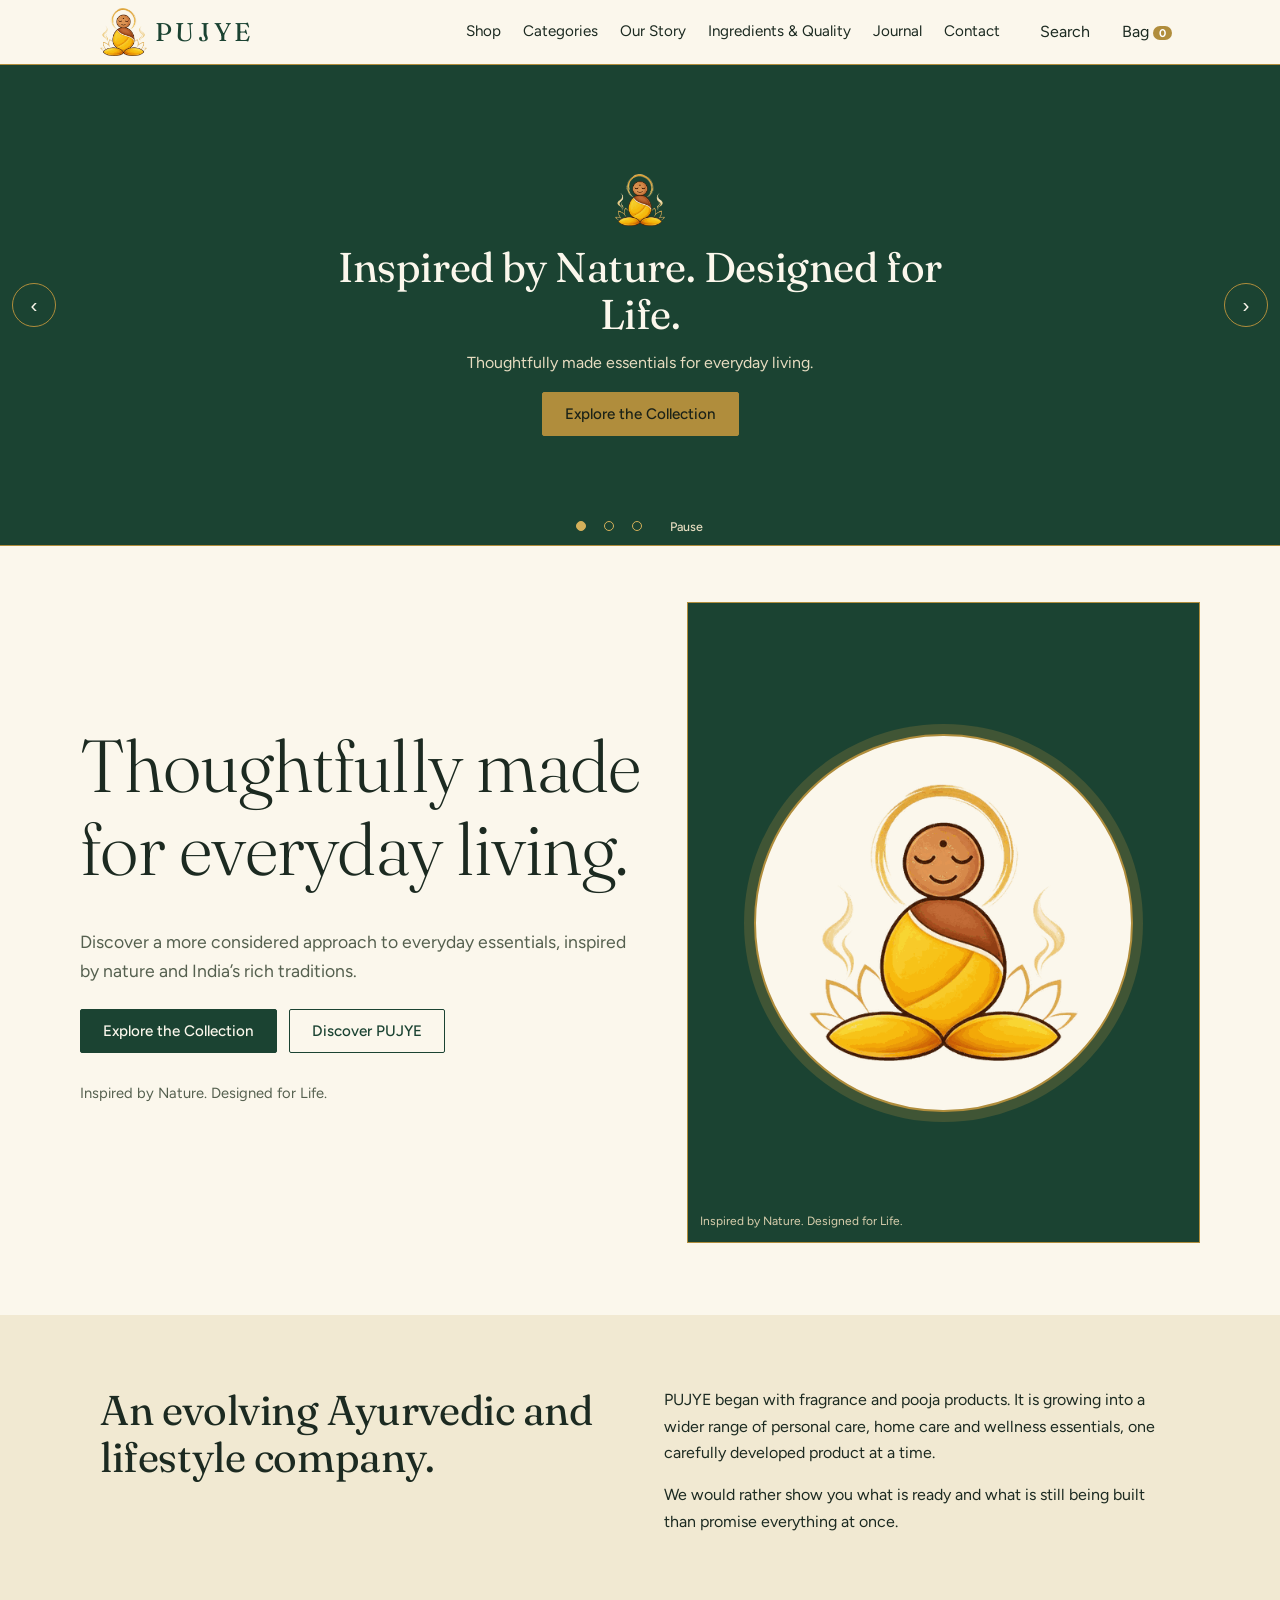
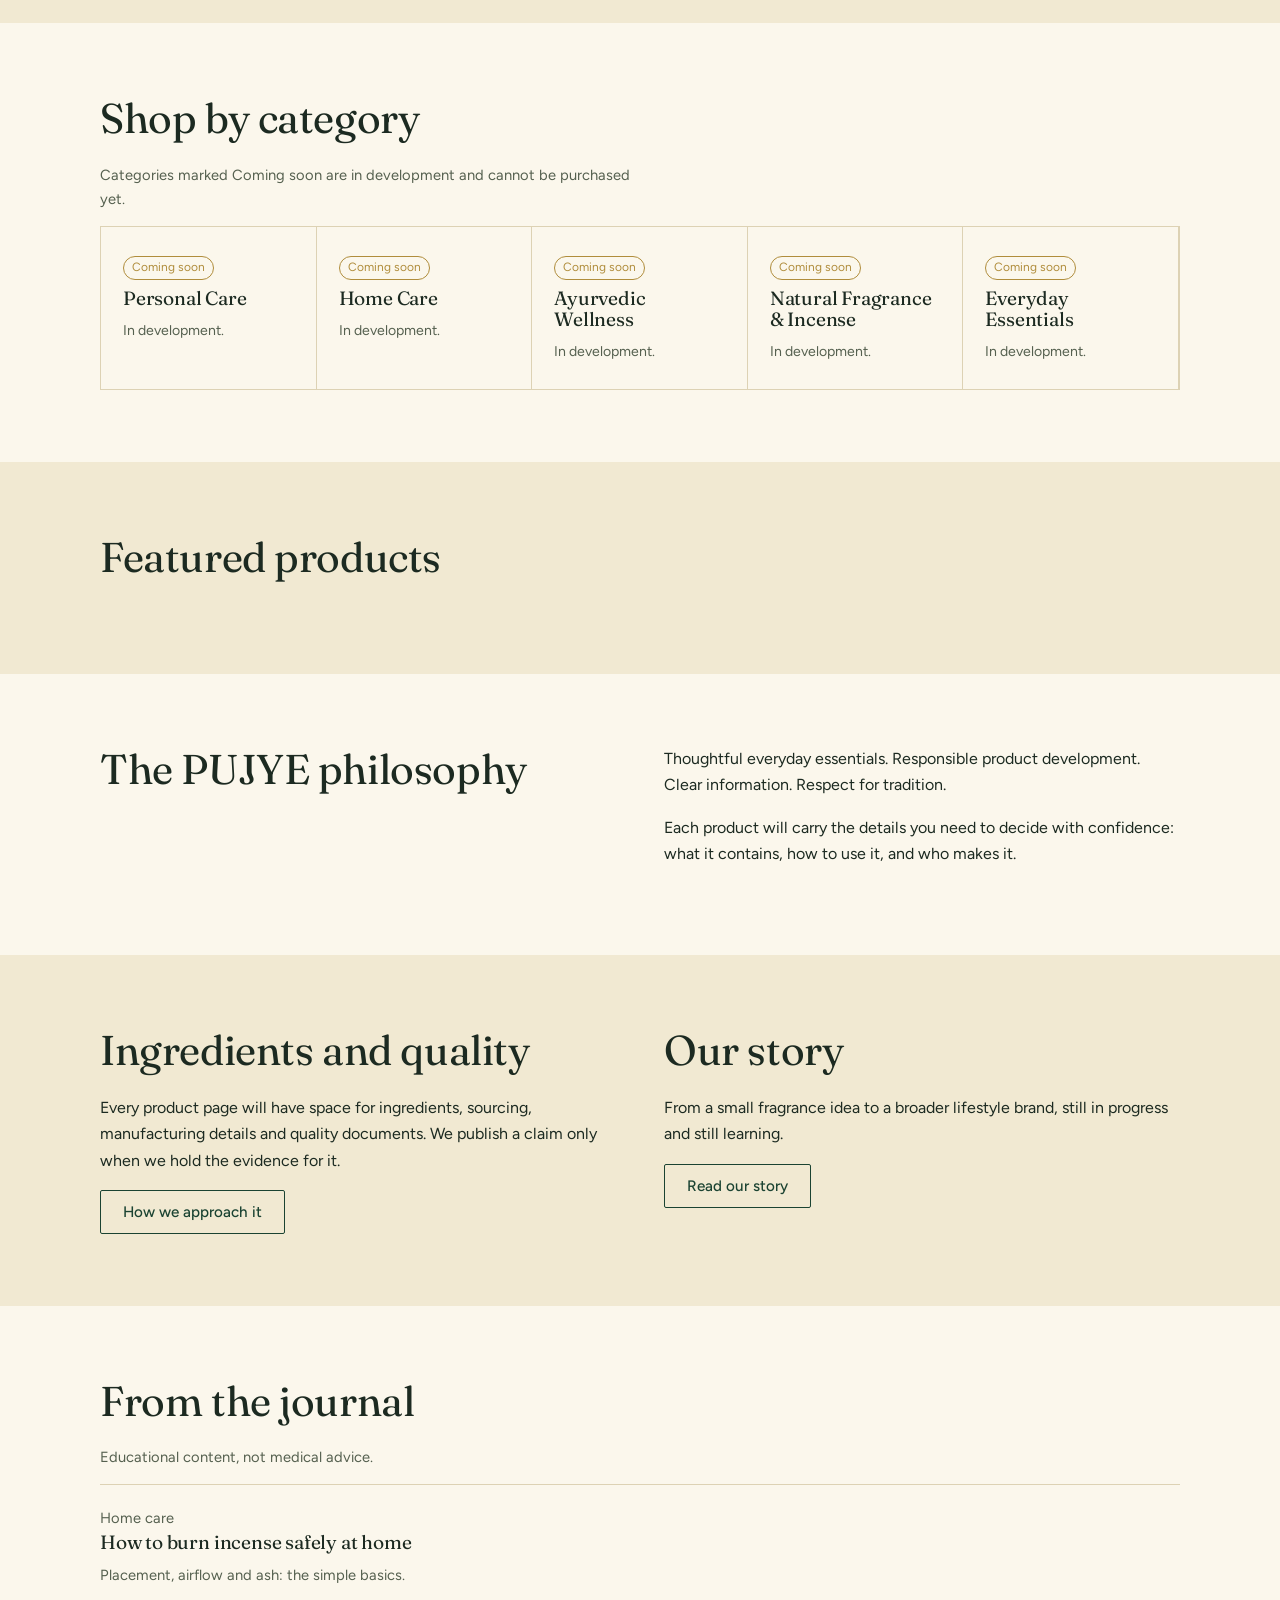
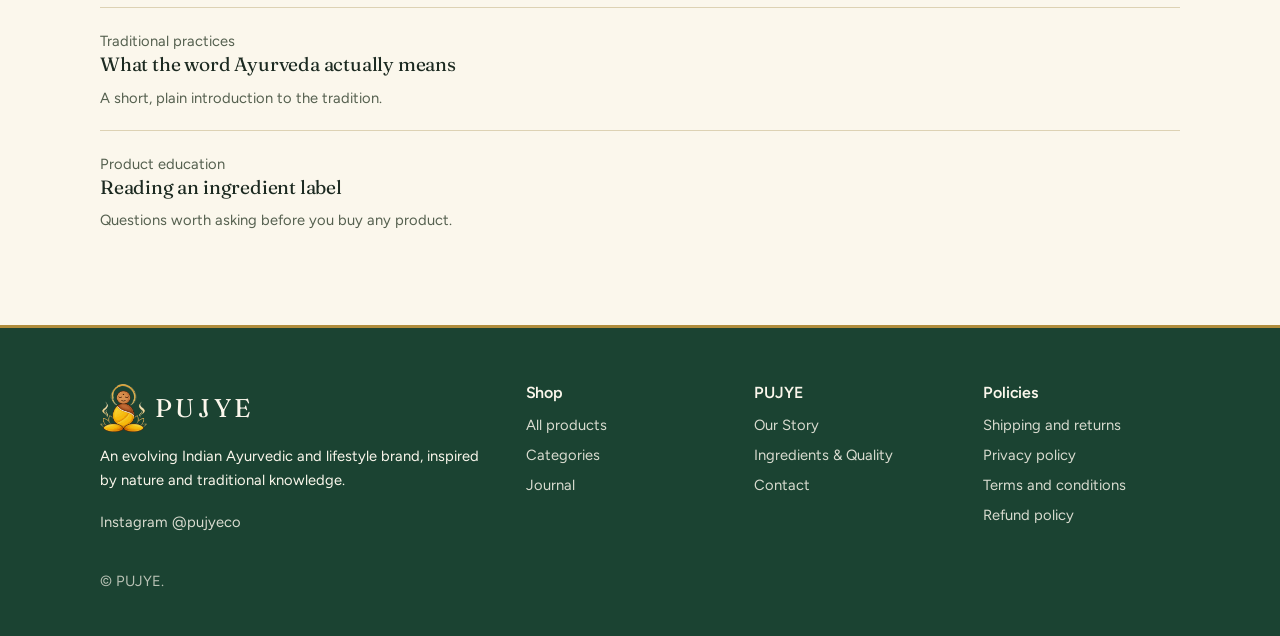
==== index.html @ e31c004e "Add story" ====
<!doctype html>
<html lang="en"><head><meta charset="utf-8">
<meta name="viewport" content="width=device-width, initial-scale=1, viewport-fit=cover">
<title>PUJYE | Ayurvedic &amp; Lifestyle</title>
<meta name="description" content="PUJYE is an evolving Indian Ayurvedic and lifestyle brand: thoughtfully made everyday essentials, inspired by nature and tradition.">
<meta property="og:title" content="PUJYE | Inspired by Nature. Designed for Life.">
<meta property="og:description" content="Thoughtfully made for everyday living.">
<meta property="og:type" content="website">
<link rel="icon" href="data:image/svg+xml,%3Csvg xmlns='http://www.w3.org/2000/svg' viewBox='0 0 10 10'%3E%3Ctext y='8.5' font-size='9'%3E🪔%3C/text%3E%3C/svg%3E">
<link href="https://fonts.googleapis.com/css2?family=Fraunces:opsz,wght@9..144,300;9..144,500&family=Figtree:wght@400;500;600&display=swap" rel="stylesheet">
<style>
:root{--bg:#fbf7ec;--s:#f1e9d2;--ink:#1c2a21;--mut:#55604f;--g:#1b4332;--au:#b08d3c;--ln:#ddd2b4;--on:#fbf7ec;--sf:"Fraunces",Georgia,serif;--sn:"Figtree",system-ui,sans-serif;box-sizing:border-box;padding-top:env(safe-area-inset-top,0px);padding-bottom:env(safe-area-inset-bottom,0px)}
@media(prefers-color-scheme:dark){:root:not([data-theme=light]){--bg:#111a14;--s:#1a261e;--ink:#ece6d4;--mut:#a7ad9e;--g:#cfdcc6;--au:#cfae62;--ln:#2c3a30;--on:#111a14}}
:root[data-theme=dark]{--bg:#111a14;--s:#1a261e;--ink:#ece6d4;--mut:#a7ad9e;--g:#cfdcc6;--au:#cfae62;--ln:#2c3a30;--on:#111a14}
html{scroll-padding-top:calc(env(safe-area-inset-top,0px) + 70px);scroll-behavior:smooth}
*,*::before,*::after{box-sizing:border-box}
body{margin:0;background:var(--bg);color:var(--ink);font:400 16px/1.65 var(--sn)}
body::before{content:"";position:fixed;inset:0 0 auto;height:env(safe-area-inset-top,0px);background:var(--bg);z-index:30}
h1,h2,h3{font-family:var(--sf);font-weight:400;line-height:1.12;margin:0 0 .5em;letter-spacing:-.01em}
h1{font-size:clamp(2.4rem,7vw,4.6rem);font-weight:300}h2{font-size:clamp(1.7rem,4vw,2.6rem)}h3{font-size:1.2rem}
p{margin:0 0 1em;max-width:62ch}a{color:inherit}
:focus-visible{outline:2px solid var(--au);outline-offset:3px}
.w{max-width:1120px;margin:0 auto;padding:0 20px}.sec{padding:72px 0}.alt{background:var(--s)}
.m{color:var(--mut);font-size:.92rem}
.ann{background:var(--g);color:#e3c578;text-align:center;font-size:.85rem;padding:8px 16px}
header{position:sticky;top:env(safe-area-inset-top,0px);z-index:20;background:var(--bg);border-bottom:1px solid var(--au)}
.hb{display:flex;align-items:center;gap:16px;height:64px}
.logo img{height:48px;width:auto;object-fit:contain}.logo{font-family:var(--sf);font-size:1.6rem;letter-spacing:.14em;text-decoration:none;color:var(--g);display:flex;align-items:center;gap:8px}
nav{display:flex;gap:22px;margin-left:auto}nav a{text-decoration:none;font-size:.95rem;padding:4px 0;border-bottom:1px solid transparent}nav a:hover,nav a.on{border-color:var(--au)}
.ic{background:none;border:0;color:inherit;cursor:pointer;font:inherit;padding:8px;min-width:40px;min-height:40px}
.bagb{position:relative}.bagb b{background:var(--au);color:#fff;border-radius:9px;font-size:.7rem;padding:0 6px;margin-left:4px}
#mb{display:none}
@media(max-width:820px){#mb{display:block}nav{display:none;position:absolute;top:64px;left:0;right:0;background:var(--bg);flex-direction:column;padding:12px 20px 20px;border-bottom:1px solid var(--ln);gap:6px}nav.open{display:flex}nav a{padding:10px 0}.hb .sp{margin-left:auto}}
.btn{display:inline-block;background:var(--g);color:var(--on);border:1px solid var(--g);padding:12px 22px;font:500 .95rem var(--sn);text-decoration:none;cursor:pointer;border-radius:2px;transition:background .2s}
.btn:hover{background:transparent;color:var(--g)}.btn.o{background:transparent;color:var(--g)}.btn.o:hover{background:var(--g);color:var(--on)}.btn[disabled]{opacity:.5;cursor:not-allowed}
.hero{display:grid;grid-template-columns:1.05fr .95fr;gap:40px;align-items:center;padding:56px 0 72px}
@media(max-width:820px){.hero{grid-template-columns:1fr;padding:32px 0 48px}}
.hero .vis{aspect-ratio:4/5;background:#1b4332;border:1px solid #b08d3c;position:relative;overflow:hidden}
.hero .vis{display:grid;place-items:center}.disc{width:74%;aspect-ratio:1;border-radius:50%;background:#fbf7ec;border:2px solid #b08d3c;box-shadow:0 0 0 10px rgba(176,141,60,.25);display:grid;place-items:center}.disc img{width:72%;height:auto}.hero .vis small{color:#d9cfae!important}.hero .vis small,.ph small{position:absolute;bottom:10px;left:12px;color:var(--mut);font-size:.75rem}
.smoke{stroke-dasharray:6 8;animation:dr 18s linear infinite}@keyframes dr{to{stroke-dashoffset:-140}}
@media(prefers-reduced-motion:reduce){.smoke{animation:none}html{scroll-behavior:auto}*{transition:none!important}}
.cta{display:flex;gap:12px;flex-wrap:wrap;margin-top:24px}
.cats{display:grid;grid-template-columns:repeat(auto-fit,minmax(190px,1fr));gap:0;border:1px solid var(--ln)}
.cat{padding:26px 22px;border-right:1px solid var(--ln);text-decoration:none;display:block;background:var(--bg)}.cat:hover{background:var(--s)}.cat p{font-size:.88rem;color:var(--mut);margin:0}
.badge{display:inline-block;font-size:.75rem;border:1px solid var(--au);color:var(--au);padding:1px 8px;border-radius:20px;margin-bottom:8px}
.grid{display:grid;grid-template-columns:repeat(auto-fill,minmax(250px,1fr));gap:28px}
.card .ph{margin-bottom:14px}.card h3{margin-bottom:.3em}.card h3 a{text-decoration:none}.card p{font-size:.92rem;margin-bottom:.6em}
.ph img{display:block}.ph{aspect-ratio:1;background:var(--s);border:1px solid var(--ln);position:relative;display:block}.alt .ph{background:var(--bg)}
.two{display:grid;grid-template-columns:1fr 1fr;gap:48px;align-items:start}@media(max-width:820px){.two{grid-template-columns:1fr;gap:24px}}
.fl{display:flex;gap:12px;flex-wrap:wrap;margin-bottom:28px}
input,select,textarea{font:inherit;color:inherit;background:var(--bg);border:1px solid var(--ln);padding:11px 12px;border-radius:2px;width:100%}
.fl input,.fl select{width:auto;flex:1 1 150px}
label{display:block;font-size:.9rem;margin-bottom:4px}.fld{margin-bottom:16px}.err{color:#b3402f;font-size:.85rem;min-height:1.2em}
@media(prefers-color-scheme:dark){.err{color:#f0907f}}
.ok{border-left:3px solid var(--au);padding:10px 14px;background:var(--s);margin-top:12px}
details{border-top:1px solid var(--ln);padding:12px 0}details:last-of-type{border-bottom:1px solid var(--ln)}summary{cursor:pointer;font-weight:500}
.art{display:block;text-decoration:none;border-top:1px solid var(--ln);padding:20px 0}.art:hover h3{text-decoration:underline}
.q{display:flex;align-items:center;gap:8px;margin:14px 0}.q button{width:38px;height:38px;border:1px solid var(--ln);background:none;color:inherit;cursor:pointer;font-size:1.1rem}.q span{min-width:28px;text-align:center}
#dr{position:fixed;top:0;right:0;bottom:0;width:min(400px,100%);background:var(--bg);border-left:1px solid var(--ln);z-index:50;transform:translateX(100%);transition:transform .25s;padding:calc(env(safe-area-inset-top,0px) + 16px) 20px calc(env(safe-area-inset-bottom,0px) + 16px);display:flex;flex-direction:column;visibility:hidden}
#dr.open{transform:none;visibility:visible}#dr .ls{flex:1;overflow:auto}
.li{display:flex;justify-content:space-between;gap:10px;border-bottom:1px solid var(--ln);padding:12px 0}
footer{background:#1b4332;color:#fbf7ec;border-top:3px solid #b08d3c;padding:56px 0 28px;font-size:.92rem}footer a{display:block;text-decoration:none;padding:3px 0;opacity:.85}footer a:hover{opacity:1;text-decoration:underline}
.fg{display:grid;grid-template-columns:2fr 1fr 1fr 1fr;gap:32px}@media(max-width:820px){.fg{grid-template-columns:1fr 1fr}}
footer h3{font-size:1rem;font-family:var(--sn);font-weight:600}

.rot{position:relative;overflow:hidden;background:#1b4332;border-bottom:1px solid var(--au)}
.rt{display:flex;transition:transform .6s ease}
.sl{min-width:100%;position:relative;aspect-ratio:16/6;display:grid;place-items:center;color:#fbf7ec;text-decoration:none;background:#1b4332}
.sl img.bi{position:absolute;inset:0;width:100%;height:100%;object-fit:cover}
.sl .tx{text-align:center;padding:24px 64px;max-width:780px}
.sl .tx img{height:52px;width:auto;margin-bottom:10px}
.sl .tx h2{color:#fbf7ec;font-size:clamp(1.5rem,4vw,2.6rem);margin-bottom:.3em}
.sl .tx p{color:#e6dcc0;margin:0 auto 16px}
.sl .btn{background:#b08d3c;border-color:#b08d3c;color:#1b2218}.sl .btn:hover{background:transparent;color:#fbf7ec;border-color:#d4b05a}
.rb{position:absolute;top:50%;transform:translateY(-50%);width:44px;height:44px;border-radius:50%;border:1px solid #b08d3c;background:rgba(27,67,50,.75);color:#fbf7ec;cursor:pointer;font-size:1.3rem;line-height:1}
.rb.pv{left:12px}.rb.nx{right:12px}.rb:hover{background:#b08d3c;color:#1b2218}
.dots{position:absolute;bottom:6px;left:0;right:0;display:flex;justify-content:center;align-items:center;gap:2px}
.dots button{width:26px;height:26px;border:0;background:none;padding:0;cursor:pointer;position:relative}
.dots button::before{content:"";position:absolute;inset:8px;border-radius:50%;border:1px solid #d4b05a}
.dots button[aria-current=true]::before{background:#d4b05a}
.dots .pp{width:auto;padding:0 10px;margin-left:8px;color:#e6dcc0;font:500 .78rem var(--sn)}.dots .pp::before{display:none}
@media(max-width:820px){.sl{aspect-ratio:4/3}.sl .tx{padding:20px 56px}.rb{width:38px;height:38px}.rb.pv{left:6px}.rb.nx{right:6px}}
.crumb{font-size:.85rem;color:var(--mut);margin:24px 0}.crumb a{color:inherit}
</style></head><body>
<div class="ann" id="ann"></div>
<header><div class="w hb">
<a class="logo" href="#home" aria-label="PUJYE home"><img class="lg" alt="" width="52" height="48">PUJYE</a>
<nav id="nav" aria-label="Main"><a href="#shop">Shop</a><a href="#categories">Categories</a><a href="#story">Our Story</a><a href="#quality">Ingredients &amp; Quality</a><a href="#journal">Journal</a><a href="#contact">Contact</a></nav>
<span class="sp"></span>
<button class="ic" id="sr" aria-label="Search products">Search</button>
<button class="ic bagb" id="bag" aria-label="Open shopping bag">Bag<b id="bc">0</b></button>
<button class="ic" id="mb" aria-label="Menu" aria-expanded="false">Menu</button>
</div></header>
<main id="app"></main>
<aside id="dr" aria-label="Shopping bag"><div style="display:flex;justify-content:space-between;align-items:center"><h2 style="margin:0;font-size:1.5rem">Your bag</h2><button class="ic" id="cl">Close</button></div><div class="ls" id="ls"></div><div id="ct"></div></aside>
<footer><div class="w"><div class="fg">
<div><div class="logo" style="color:var(--on)"><img class="lg" alt="" width="52" height="48">PUJYE</div><p style="margin-top:12px">An evolving Indian Ayurvedic and lifestyle brand, inspired by nature and traditional knowledge.</p><a href="https://www.instagram.com/pujyeco/" rel="noopener">Instagram @pujyeco</a></div>
<div><h3>Shop</h3><a href="#shop">All products</a><a href="#categories">Categories</a><a href="#journal">Journal</a></div>
<div><h3>PUJYE</h3><a href="#story">Our Story</a><a href="#quality">Ingredients &amp; Quality</a><a href="#contact">Contact</a></div>
<div><h3>Policies</h3><a href="#policy">Shipping and returns</a><a href="#policy">Privacy policy</a><a href="#policy">Terms and conditions</a><a href="#policy">Refund policy</a></div>
</div><p class="m" style="margin-top:32px;color:inherit;opacity:.7">© PUJYE.</p></div></footer>
<script src="products.js"></script>
<script>
const SITE=window.SITE||{};const ANN=SITE.announcement||"";
const CATS=[{id:"personal",n:"Personal Care",d:"Planned"},{id:"home",n:"Home Care",d:"Planned"},{id:"wellness",n:"Ayurvedic Wellness",d:"Planned"},{id:"fragrance",n:"Natural Fragrance & Incense",d:"Available",live:1},{id:"essentials",n:"Everyday Essentials",d:"Planned"},{id:"partner",n:"Partner Brands",d:"Planned"}];
const PERR=!Array.isArray(window.PRODUCTS);const PR=PERR?[]:window.PRODUCTS;
CATS.forEach(c=>c.live=PR.some(p=>p.c===c.id));
const CV=()=>CATS.filter(c=>c.id!=="partner"||c.live);
const J=[
{id:"1",n:"How to burn incense safely at home",c:"Home care",d:"Placement, airflow and ash: the simple basics.",b:["Place incense on a stable, non-flammable holder, away from curtains, paper and children.","Keep the room ventilated and never leave burning incense unattended. Extinguish fully before leaving."]},
{id:"2",n:"What the word Ayurveda actually means",c:"Traditional practices",d:"A short, plain introduction to the tradition.",b:["Ayurveda is a traditional Indian system of knowledge about living well.","This journal shares education, not medical advice. Speak to a qualified practitioner about health concerns."]},
{id:"3",n:"Reading an ingredient label",c:"Product education",d:"Questions worth asking before you buy any product.",b:["Look for a full ingredient list, a net quantity, and clear manufacturer details.","Be cautious of absolute claims. Good brands show their evidence."]}];
const $=s=>document.querySelector(s),app=$("#app");let cart={};
try{cart=JSON.parse(localStorage.getItem("pj")||"{}")}catch(e){}
const save=()=>{try{localStorage.setItem("pj",JSON.stringify(cart))}catch(e){}};
const byId=id=>PR.find(p=>p.id===id);
const ph=()=>`<div class="ph" style="display:grid;place-items:center"><img src="${LOGO}" alt="" style="width:46%;height:auto;opacity:.85"></div>`;
const stT=p=>({stock:"In stock",soon:"Coming soon",out:"Out of stock"})[p.st]||"";
function noimg(i){console.warn("PUJYE: image not found: "+i.getAttribute("src"));i.parentNode.outerHTML=ph()}
const imgs=p=>[].concat(p.imgs||p.img||[]);
const pic=p=>{const a=imgs(p);return a.length?`<div class="ph"><img src="${a[0]}" alt="${p.n}" loading="lazy" onerror="noimg(this)" style="width:100%;height:100%;object-fit:cover"></div>`:ph()};
const gal=p=>{const a=imgs(p);return a.length?`<div class="ph"><img src="${a[0]}" alt="${p.n}" id="gm" onerror="noimg(this)" style="width:100%;height:100%;object-fit:cover"></div>${a.length>1?`<div style="display:flex;gap:8px;margin-top:8px">${a.map(u=>`<img src="${u}" alt="" width="64" height="64" data-sw="${u}" onerror="this.remove()" style="object-fit:cover;cursor:pointer;border:1px solid var(--ln)">`).join("")}</div>`:""}`:ph()};
const buy=p=>p.st==="soon"||p.st==="out"||p.p==null;
const bdg=p=>stT(p)||(p.p==null?"Coming soon":"");
const card=p=>`<article class="card"><a href="#p-${p.id}" tabindex="-1">${pic(p)}</a>${bdg(p)?`<span class="badge">${bdg(p)}</span>`:""}<h3><a href="#p-${p.id}">${p.n}</a></h3>${p.brand?`<p class="m" style="margin:0 0 .3em">By ${p.brand}</p>`:""}<p>${p.d}</p><p class="m">${p.v}${p.p!=null?". MRP ₹"+p.p:""}</p><button class="btn o" data-add="${p.id}"${buy(p)?" disabled":""}>${buy(p)?(stT(p)||"Coming soon"):"Add to bag"}</button></article>`;
const foot="";
const catCards=()=>`<div class="cats">${CV().map(c=>`<a class="cat" href="#shop-${c.id}"><span class="badge">${c.live?"Available":"Coming soon"}</span><h3>${c.n}</h3><p>${c.live?(c.id==="partner"?"Selected products from other brands.":"Browse the range."):"In development."}</p></a>`).join("")}</div>`;
const jCard=a=>`<a class="art" href="#j-${a.id}"><span class="m">${a.c}</span><h3>${a.n}</h3><p class="m" style="margin:0">${a.d}</p></a>`;
const sub=()=>`<form id="nl" novalidate><label for="ne">Email address</label><div style="display:flex;gap:10px;flex-wrap:wrap"><input id="ne" type="email" autocomplete="email" style="flex:1 1 220px" aria-describedby="nerr"><button class="btn">Subscribe</button></div><div class="err" id="nerr" role="alert"></div><div class="m"><label style="display:flex;gap:8px;align-items:flex-start;font-size:.85rem"><input type="checkbox" id="nc" style="width:auto;margin-top:5px">I agree to receive occasional emails from PUJYE and understand I can unsubscribe at any time.</label></div><div id="nok"></div></form>`;
const V={
home:()=>`${rot()}<div class="w hero"><div><h1>Thoughtfully made for everyday living.</h1><p style="font-size:1.1rem;color:var(--mut)">Discover a more considered approach to everyday essentials, inspired by nature and India’s rich traditions.</p><div class="cta"><a class="btn" href="#shop">Explore the Collection</a><a class="btn o" href="#story">Discover PUJYE</a></div><p class="m" style="margin-top:28px">Inspired by Nature. Designed for Life.</p></div>
<div class="vis">${window.HERO_IMAGE?`<img src="${window.HERO_IMAGE}" alt="PUJYE" onerror="this.style.display='none'" style="position:absolute;inset:0;width:100%;height:100%;object-fit:cover">`:`<div class="disc"><img class="lg" alt="PUJYE meditating figure logo" width="260" height="267" src="${LOGO}"></div><small>Inspired by Nature. Designed for Life.</small>`}</div></div>
<section class="sec alt"><div class="w two"><h2>An evolving Ayurvedic and lifestyle company.</h2><div><p>PUJYE began with fragrance and pooja products. It is growing into a wider range of personal care, home care and wellness essentials, one carefully developed product at a time.</p><p>We would rather show you what is ready and what is still being built than promise everything at once.</p></div></div></section>
<section class="sec"><div class="w"><h2>Shop by category</h2><p class="m">Categories marked Coming soon are in development and cannot be purchased yet.</p>${catCards()}</div></section>
<section class="sec alt"><div class="w"><h2>Featured products</h2><div class="grid">${PR.filter(p=>p.c!=="partner").map(card).join("")}</div>${foot}</div></section>${PR.some(p=>p.c==="partner")?`<section class="sec"><div class="w"><h2>From partner brands</h2><p class="m">Selected products from other brands, supplied and dispatched by our partners.</p><div class="grid">${PR.filter(p=>p.c==="partner").map(card).join("")}</div></div></section>`:""}
<section class="sec"><div class="w two"><div><h2>The PUJYE philosophy</h2></div><div><p>Thoughtful everyday essentials. Responsible product development. Clear information. Respect for tradition.</p><p>Each product will carry the details you need to decide with confidence: what it contains, how to use it, and who makes it.</p></div></div></section>
<section class="sec alt"><div class="w two"><div><h2>Ingredients and quality</h2><p>Every product page will have space for ingredients, sourcing, manufacturing details and quality documents. We publish a claim only when we hold the evidence for it.</p><a class="btn o" href="#quality">How we approach it</a></div><div><h2>Our story</h2><p>From a small fragrance idea to a broader lifestyle brand, still in progress and still learning.</p><a class="btn o" href="#story">Read our story</a></div></div></section>
<section class="sec"><div class="w"><h2>From the journal</h2><p class="m">Educational content, not medical advice.</p>${J.map(jCard).join("")}</div></section>
`,
categories:()=>`<div class="w sec"><h1>Categories</h1>${catCards()}</div>`,
shop:(cat)=>`<div class="w sec"><h1>Shop</h1><div class="fl"><input id="fq" type="search" placeholder="Search products" aria-label="Search products"><select id="fc" aria-label="Category"><option value="all">All categories</option>${CV().map(c=>`<option value="${c.id}"${c.id===cat?" selected":""}>${c.n}</option>`).join("")}</select><select id="fp" aria-label="Price"><option value="0">Any price</option><option value="10">Up to ₹10</option><option value="50">Up to ₹50</option></select><select id="fa" aria-label="Availability"><option value="all">All availability</option><option value="stock">In stock</option><option value="soon">Coming soon</option></select><select id="fs" aria-label="Sort"><option value="f">Featured</option><option value="l">Price, low to high</option><option value="h">Price, high to low</option></select></div><p class="m" id="cnt" aria-live="polite"></p><div class="grid" id="gr"></div>${foot}</div>`,
quality:()=>`<div class="w sec"><h1>Ingredients &amp; Quality</h1><p>Our standard is simple: say only what we can show.</p><h2>How we will work</h2><details open><summary>Ingredient transparency</summary><p>Full ingredient lists on every product page, written in plain language.</p></details><details><summary>Supplier evaluation</summary><p>We intend to review suppliers and request documentation before a product goes on sale.</p></details><details><summary>Responsible claims</summary><p>No “100% natural”, “chemical-free” or health claims without specific supporting evidence.</p></details><h2 style="margin-top:36px">Where we are today</h2><div class="ok">Quality documents published: none yet. This page will list certificates and test reports as they are verified. Everything above describes intent, not completed work.</div></div>`,
story:()=>{const S=window.STORY||{},P=S.paras||["PUJYE started with fragrance and pooja products: the small daily rituals many homes keep.","That idea is widening into an Ayurvedic and lifestyle company, with personal care, home care and everyday essentials planned along the way.","It is a journey in progress. We will share milestones here when they are real."],tx=P.map(t=>`<p>${t}</p>`).join("")+`<a class="btn" href="#shop">Explore the Collection</a>`;
return`<div class="w sec"><h1>${S.title||"Rooted in tradition. Moving forward with purpose."}</h1>${S.img?`<div class="two"><div>${tx}</div><div class="ph"><img src="${S.img}" alt="${S.alt||"PUJYE"}" onerror="noimg(this)" style="width:100%;height:100%;object-fit:cover"></div></div>`:`<div style="max-width:680px">${tx}</div>`}<div style="max-width:680px">${(S.sections||[]).map(x=>`<h2 style="margin-top:40px">${x.h}</h2>${(x.p||[]).map(t=>`<p>${t}</p>`).join("")}`).join("")}</div></div>`},
journal:()=>`<div class="w sec"><h1>Journal</h1><p class="m">Educational content, not medical advice.</p><div class="fl"><input id="jq" type="search" placeholder="Search articles" aria-label="Search articles"><select id="jc" aria-label="Category"><option value="">All categories</option>${[...new Set(J.map(a=>a.c))].map(c=>`<option>${c}</option>`).join("")}</select></div><div id="jl"></div></div>`,
contact:()=>`<div class="w sec"><div class="two"><div><h1>Contact</h1>${SITE.email?`<p>Email: <a href="mailto:${SITE.email}">${SITE.email}</a></p>`:""}${SITE.whatsapp?`<p>WhatsApp: <a href="https://wa.me/${SITE.whatsapp}" rel="noopener">Message us</a></p>`:""}<p>Instagram: <a href="https://www.instagram.com/pujyeco/" rel="noopener">@pujyeco</a></p></div><form id="cf" novalidate><div class="fld"><label for="cn">Name</label><input id="cn" autocomplete="name"><div class="err" id="e1" role="alert"></div></div><div class="fld"><label for="cm">Email</label><input id="cm" type="email" autocomplete="email"><div class="err" id="e2" role="alert"></div></div><div class="fld"><label for="cg">Message</label><textarea id="cg" rows="5"></textarea><div class="err" id="e3" role="alert"></div></div><button class="btn">Send message</button><div id="cok"></div></form></div></div>`,
policy:()=>`<div class="w sec"><h1>Policies</h1><p>Our shipping and returns, privacy, terms and refund policies are being finalised and will be published here.</p></div>`
};
function dt(p){const f=p.c==="fragrance",r=[["Ingredients",p.ing],["Usage",p.use||(f&&"Light the tip, let the flame settle, and place in a stable holder.")],["Safety",p.safe||(f&&"Never leave burning incense unattended. Keep away from children, pets and flammable items.")],["Storage",p.store||(f&&"Store in a cool, dry place.")],["Specifications",p.spec],["FAQs","Questions? Use the contact page and we will reply."]];return`<div style="margin-top:20px">${r.filter(x=>x[1]).map(x=>`<details><summary>${x[0]}</summary><p>${x[1]}</p></details>`).join("")}</div>`}
function prod(p){const rel=PR.filter(x=>x.id!==p.id);return`<div class="w"><div class="crumb"><a href="#home">Home</a> / <a href="#shop">Shop</a> / ${p.n}</div><div class="two" style="padding-bottom:48px"><div>${gal(p)}</div><div>${bdg(p)?`<span class="badge">${bdg(p)}</span>`:""}<h1 style="font-size:2.4rem">${p.n}</h1>${p.brand?`<p class="m">By ${p.brand}</p>`:""}<p>${p.d}</p>${p.p!=null?`<p><strong>MRP ₹${p.p}</strong></p>`:""}<p class="m">Size: ${p.v}</p><div class="q"><button data-q="-1" aria-label="Decrease quantity">−</button><span id="qn">1</span><button data-q="1" aria-label="Increase quantity">+</button></div><button class="btn" data-addq="${p.id}"${buy(p)?" disabled":""}>${buy(p)?(stT(p)||"Coming soon"):"Add to bag"}</button>${p.ship?`<p class="m" style="margin-top:12px">${p.ship}</p>`:""}${p.c==="partner"?'<p class="m">This product is from a partner brand and is dispatched by our supplier.</p>':""}${dt(p)}</div></div><h2>You may also like</h2><div class="grid" style="padding-bottom:64px">${rel.map(card).join("")}</div></div>`}
function art(a){return`<div class="w sec" style="max-width:720px"><div class="crumb"><a href="#journal">Journal</a> / ${a.c}</div><h1 style="font-size:2.4rem">${a.n}</h1>${a.b.map(t=>`<p>${t}</p>`).join("")}<p class="m">Educational content, not medical advice.</p></div>`}
const DEF=[
{h:"Inspired by Nature. Designed for Life.",t:"Thoughtfully made essentials for everyday living.",l:"#shop",b:"Explore the Collection",bg:"#1b4332"},
{h:"Natural fragrance and incense",t:"Daily pooja essentials, from licence sticks to dhoop.",l:"#shop-fragrance",b:"Shop incense",bg:"#173b2c"},
{h:"Rooted in tradition. Moving forward with purpose.",t:"The story of PUJYE, still being written.",l:"#story",b:"Read our story",bg:"#21503c"}];
const BN=Array.isArray(window.BANNERS)&&window.BANNERS.length?window.BANNERS:DEF;
function bnerr(i){if(i.dataset.d&&i.getAttribute("src")!==i.dataset.d){i.src=i.dataset.d;return}console.warn("PUJYE: banner image not found: "+i.getAttribute("src"));const sl=i.closest(".sl"),k=[...sl.parentNode.children].indexOf(sl),b=DEF[k%DEF.length];sl.style.background=b.bg;sl.innerHTML=`<div class="tx"><img src="${LOGO}" alt=""><h2>${b.h}</h2><p>${b.t}</p><a class="btn" href="${b.l}">${b.b}</a></div>`}
function rot(){const n=BN.length;return`<section id="rot" class="rot" aria-roledescription="carousel" aria-label="Featured"><div class="rt">${BN.map((b,i)=>`<div class="sl" role="group" aria-roledescription="slide" aria-label="${i+1} of ${n}"${b.bg?` style="background:${b.bg}"`:""}>${b.img?`<a href="${b.link||"#shop"}" style="position:absolute;inset:0" aria-label="${b.alt||"Featured banner"}"><img class="bi" data-d="${b.img}" src="${b.mimg&&innerWidth<=820?b.mimg:b.img}" alt="${b.alt||""}" onerror="bnerr(this)"></a>`:`<div class="tx"><img src="${LOGO}" alt=""><h2>${b.h}</h2><p>${b.t}</p><a class="btn" href="${b.l}">${b.b}</a></div>`}</div>`).join("")}</div>${n>1?`<button class="rb pv" aria-label="Previous slide">‹</button><button class="rb nx" aria-label="Next slide">›</button><div class="dots">${BN.map((b,i)=>`<button aria-label="Go to slide ${i+1}"></button>`).join("")}<button class="pp" aria-label="Pause slideshow">Pause</button></div>`:""}</section>`}
function rotInit(){clearInterval(window._rt);const r=$("#rot");if(!r)return;const t=r.querySelector(".rt"),n=t.children.length;if(n<2){t.children[0].removeAttribute("aria-roledescription");return}
const dots=[...r.querySelectorAll(".dots button:not(.pp)")],pp=r.querySelector(".pp");let i=0,hold=false,off=false,x0=0;
const go=k=>{i=(k+n)%n;t.style.transform="translateX(-"+i*100+"%)";dots.forEach((d,j)=>d.setAttribute("aria-current",j===i));[...t.children].forEach((s,j)=>s.toggleAttribute("inert",j!==i))};
const rm=window.matchMedia&&matchMedia("(prefers-reduced-motion:reduce)").matches;off=rm;
const play=()=>{clearInterval(window._rt);pp.textContent=off?"Play":"Pause";pp.setAttribute("aria-label",off?"Play slideshow":"Pause slideshow");if(!off)window._rt=setInterval(()=>{if(!hold)go(i+1)},5500)};
r.querySelector(".pv").onclick=()=>{go(i-1)};r.querySelector(".nx").onclick=()=>{go(i+1)};
dots.forEach((d,j)=>d.onclick=()=>go(j));pp.onclick=()=>{off=!off;play()};
r.addEventListener("mouseenter",()=>hold=true);r.addEventListener("mouseleave",()=>hold=false);r.addEventListener("focusin",()=>hold=true);r.addEventListener("focusout",()=>hold=false);
r.addEventListener("touchstart",e=>{x0=e.touches[0].clientX},{passive:true});r.addEventListener("touchend",e=>{const d=e.changedTouches[0].clientX-x0;if(Math.abs(d)>40)go(i+(d<0?1:-1))});
go(0);play()}
function annInit(){const a=$("#ann"),c=SITE.countdown;clearInterval(window._an);
const base=()=>{a.textContent=ANN;a.style.display=ANN?"":"none"};
if(!(c&&c.to)||isNaN(new Date(c.to).getTime())){base();return}
const t=new Date(c.to).getTime(),lk=(x,u)=>c.link?`<a href="${c.link}" style="color:inherit;${u?"text-decoration:underline":""}">${x}</a>`:x;
const draw=()=>{const ms=t-Date.now();
if(ms<=0){clearInterval(window._an);if(c.done){a.innerHTML=lk(c.done,0);a.style.display=""}else base();return}
const d=Math.floor(ms/864e5),h=Math.floor(ms/36e5)%24,m=Math.floor(ms/6e4)%60,s=Math.floor(ms/1e3)%60,p=n=>String(n).padStart(2,"0");
a.style.display="";a.innerHTML=(c.text||"Launching in")+' <strong role="timer" style="font-variant-numeric:tabular-nums">'+d+"d "+p(h)+"h "+p(m)+"m "+p(s)+"s</strong>"+(c.link?" "+lk(c.cta||"Learn more",1):"")};
draw();window._an=setInterval(draw,1000)}
let qty=1;
function titleOf(h){return h==="home"?"PUJYE | Ayurvedic & Lifestyle":"PUJYE | "+h.replace(/^[pj]-/,"").replace(/-/g," ")}
function route(){const h=location.hash.slice(1)||"home";qty=1;let cat="all",html;
if(h.startsWith("p-")&&byId(h.slice(2)))html=prod(byId(h.slice(2)));
else if(h.startsWith("j-")&&J.find(a=>a.id===h.slice(2)))html=art(J.find(a=>a.id===h.slice(2)));
else if(h.startsWith("shop-")){cat=h.slice(5);html=V.shop(cat)}
else if(V[h])html=V[h]("all");else html=`<div class="w sec"><h1>Page not found</h1><p>That page does not exist. <a href="#home">Return home</a>.</p></div>`;
app.innerHTML=html;rotInit();document.title=titleOf(h);scrollTo(0,0);$("#nav").classList.remove("open");$("#mb").setAttribute("aria-expanded","false");
document.querySelectorAll("nav a").forEach(a=>a.classList.toggle("on",a.getAttribute("href")==="#"+h.split("-")[0]));
if($("#gr")){grid();["#fq","#fc","#fp","#fa","#fs"].forEach(s=>$(s).addEventListener("input",grid))}
if($("#jl")){jl();["#jq","#jc"].forEach(s=>$(s).addEventListener("input",jl))}
$("#nl")&&$("#nl").addEventListener("submit",nsub);$("#cf")&&$("#cf").addEventListener("submit",csub)}
function grid(){const q=$("#fq").value.toLowerCase(),c=$("#fc").value,mp=+$("#fp").value,a=$("#fa").value,s=$("#fs").value;
let l=PR.filter(p=>(!q||(p.n+p.d).toLowerCase().includes(q))&&(c==="all"||p.c===c)&&(!mp||p.p<=mp)&&(a==="all"||(p.st||"stock")===a));
if(s==="l")l.sort((x,y)=>(x.p||0)-(y.p||0));if(s==="h")l.sort((x,y)=>(y.p||0)-(x.p||0));
$("#cnt").textContent=l.length+(l.length===1?" product":" products");
$("#gr").innerHTML=l.length?l.map(card).join(""):`<div class="ok" style="grid-column:1/-1">${PERR?"The product list could not be loaded. Check that products.js is in the same folder as index.html and has no typing mistakes. ":"No products match these filters. "}${c!=="all"&&!PR.some(p=>p.c===c)?"This category is in development. ":""}Clear a filter to see what is available.</div>`}
function jl(){const q=$("#jq").value.toLowerCase(),c=$("#jc").value,l=J.filter(a=>(!c||a.c===c)&&(!q||(a.n+a.d).toLowerCase().includes(q)));$("#jl").innerHTML=l.length?l.map(jCard).join(""):'<div class="ok">No articles match. Try a different search.</div>'}
const em=v=>/^[^\s@]+@[^\s@]+\.[^\s@]+$/.test(v);
function nsub(e){e.preventDefault();const v=$("#ne").value.trim(),er=$("#nerr");er.textContent="";$("#nok").innerHTML="";
if(!em(v)){er.textContent="Enter a valid email address.";return}
if(!$("#nc").checked){er.textContent="Please tick the consent box to subscribe.";return}
$("#nok").innerHTML='<div class="ok">Email format is valid, but no mailing service is connected, so nothing was saved.</div>'}
function csub(e){e.preventDefault();const n=$("#cn").value.trim(),m=$("#cm").value.trim(),g=$("#cg").value.trim();
$("#e1").textContent=n?"":"Enter your name.";$("#e2").textContent=em(m)?"":"Enter a valid email address.";$("#e3").textContent=g.length>=10?"":"Write a message of at least 10 characters.";
if(n&&em(m)&&g.length>=10){const tx=g+"\n\n"+n+" ("+m+")";if(SITE.email){$("#cok").innerHTML='<div class="ok">Your email app should open with your message ready to send.</div>';location.href="mailto:"+SITE.email+"?subject="+encodeURIComponent("Message from "+n)+"&body="+encodeURIComponent(tx)}else if(SITE.whatsapp){$("#cok").innerHTML='<div class="ok">WhatsApp should open with your message ready to send.</div>';open("https://wa.me/"+SITE.whatsapp+"?text="+encodeURIComponent(tx),"_blank")}else $("#cok").innerHTML='<div class="ok">This form is not active yet. Please message us on <a href="https://www.instagram.com/pujyeco/" rel="noopener">Instagram @pujyeco</a>.</div>'}else $("#cok").innerHTML=""}
function draw(){const ids=Object.keys(cart).filter(i=>byId(i)&&cart[i]>0);$("#bc").textContent=ids.reduce((s,i)=>s+cart[i],0);
$("#ls").innerHTML=ids.length?ids.map(i=>{const p=byId(i);return`<div class="li"><div><strong>${p.n}</strong><div class="m">₹${p.p}</div><div class="q" style="margin:6px 0 0"><button data-c="${i}" data-d="-1" aria-label="Decrease">−</button><span>${cart[i]}</span><button data-c="${i}" data-d="1" aria-label="Increase">+</button></div></div><button class="ic" data-rm="${i}">Remove</button></div>`}).join(""):'<p class="m" style="margin-top:20px">Your bag is empty. <a href="#shop">Browse the shop</a>.</p>';
const t=ids.reduce((s,i)=>s+cart[i]*byId(i).p,0);
$("#ct").innerHTML=ids.length?`<p style="margin-top:12px"><strong>Subtotal ₹${t}</strong></p>${SITE.whatsapp?`<a class="btn" target="_blank" rel="noopener" href="https://wa.me/${SITE.whatsapp}?text=${encodeURIComponent("Hello PUJYE, I would like to order:\n"+ids.map(i=>"- "+byId(i).n+" x "+cart[i]).join("\n")+"\nSubtotal: Rs "+t)}">Order on WhatsApp</a><p class="m" style="margin-top:8px">Your order opens as a WhatsApp message. We will confirm delivery details with you.</p>`:`<button class="btn" disabled>Checkout coming soon</button><p class="m" style="margin-top:8px">Online payment is being set up. Please contact us to place an order.</p>`}`:""}
const add=(id,n)=>{cart[id]=(cart[id]||0)+n;if(cart[id]<=0)delete cart[id];save();draw()};
document.addEventListener("click",e=>{if(e.target.dataset&&e.target.dataset.sw){$("#gm").src=e.target.dataset.sw;return}const t=e.target.closest("button");if(!t)return;
if(t.dataset.add){add(t.dataset.add,1);open_()}
else if(t.dataset.addq){add(t.dataset.addq,qty);open_()}
else if(t.dataset.q){qty=Math.max(1,qty+ +t.dataset.q);$("#qn").textContent=qty}
else if(t.dataset.c)add(t.dataset.c,+t.dataset.d);
else if(t.dataset.rm){delete cart[t.dataset.rm];save();draw()}
else if(t.id==="cl")$("#dr").classList.remove("open");
else if(t.id==="bag")open_();
else if(t.id==="mb"){const o=$("#nav").classList.toggle("open");t.setAttribute("aria-expanded",o)}
else if(t.id==="sr")location.hash="shop"});
function open_(){$("#dr").classList.add("open");$("#cl").focus()}
document.addEventListener("keydown",e=>{if(e.key==="Escape")$("#dr").classList.remove("open")});
var LOGO="[data-uri]";document.querySelectorAll("img.lg").forEach(function(i){i.src=LOGO});var fi=document.querySelector("link[rel=icon]");if(fi)fi.href=LOGO;
annInit();addEventListener("hashchange",route);draw();route();
</script></body></html>
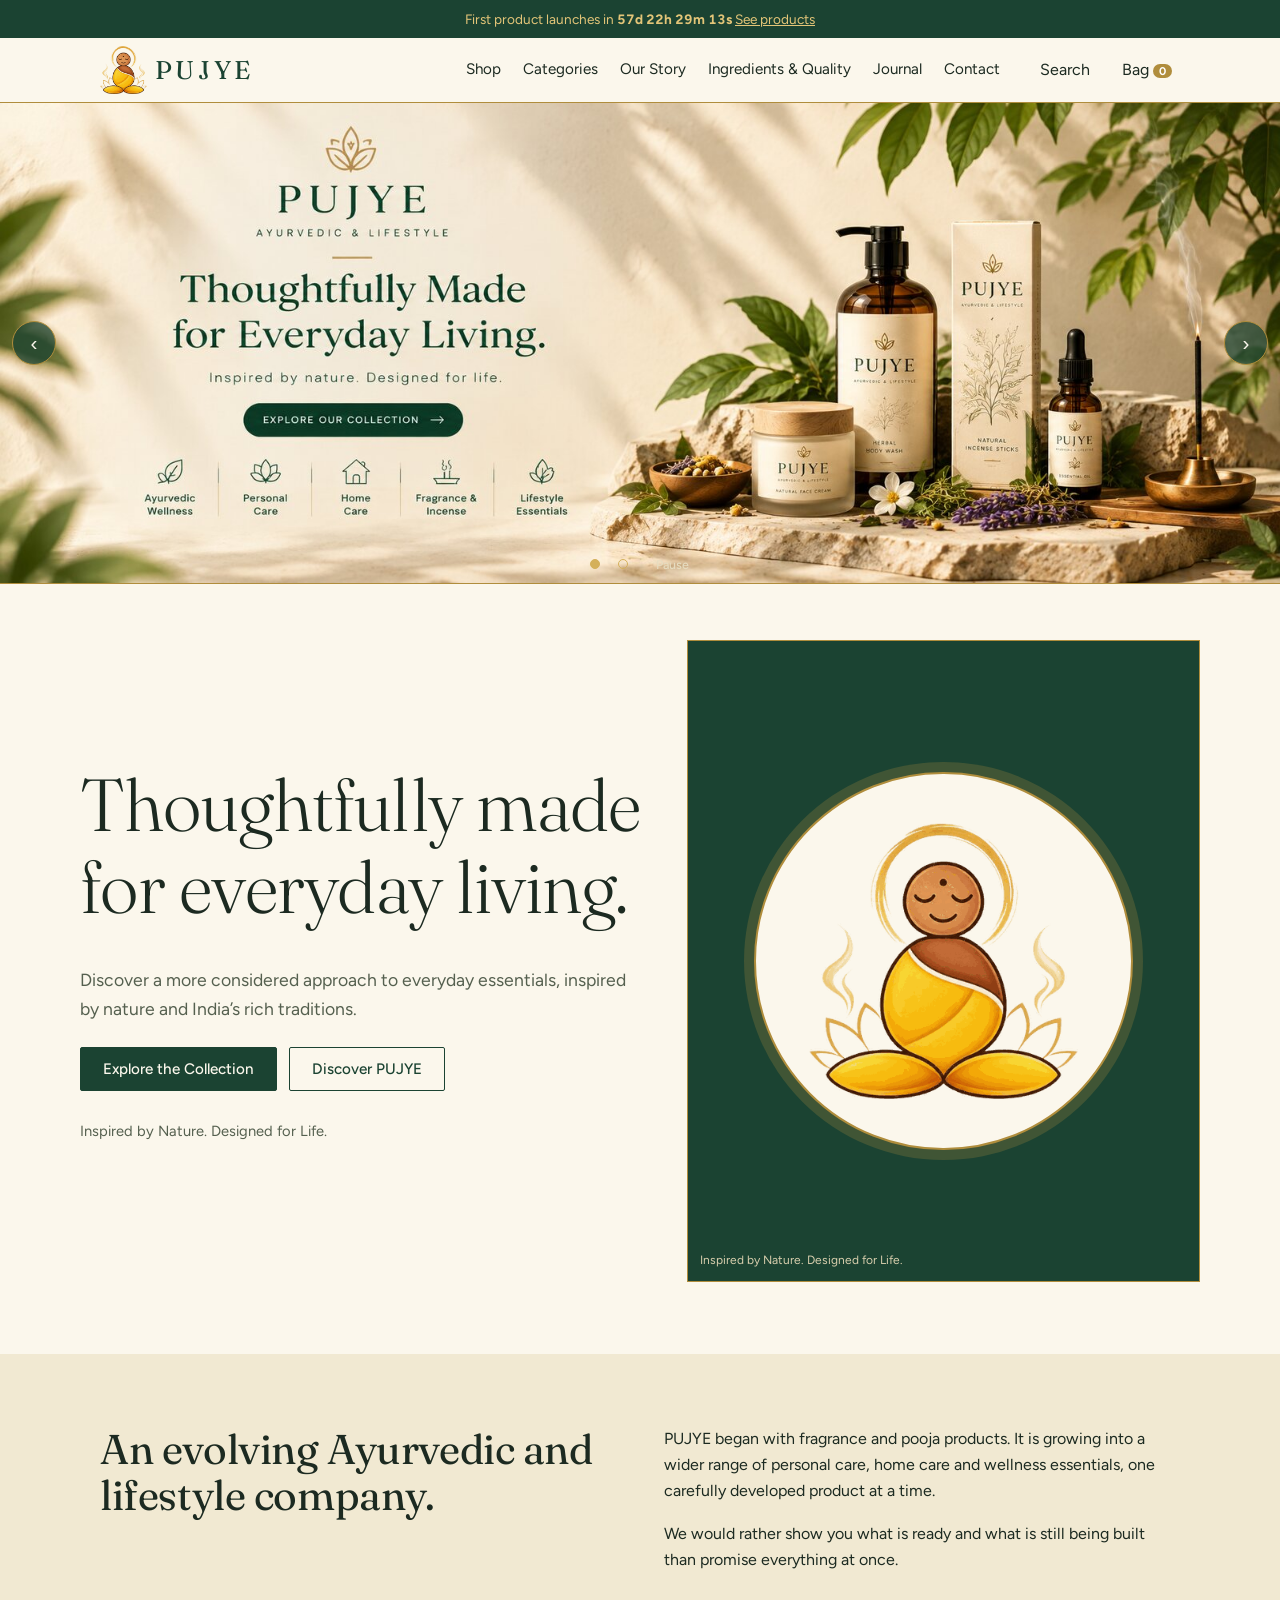
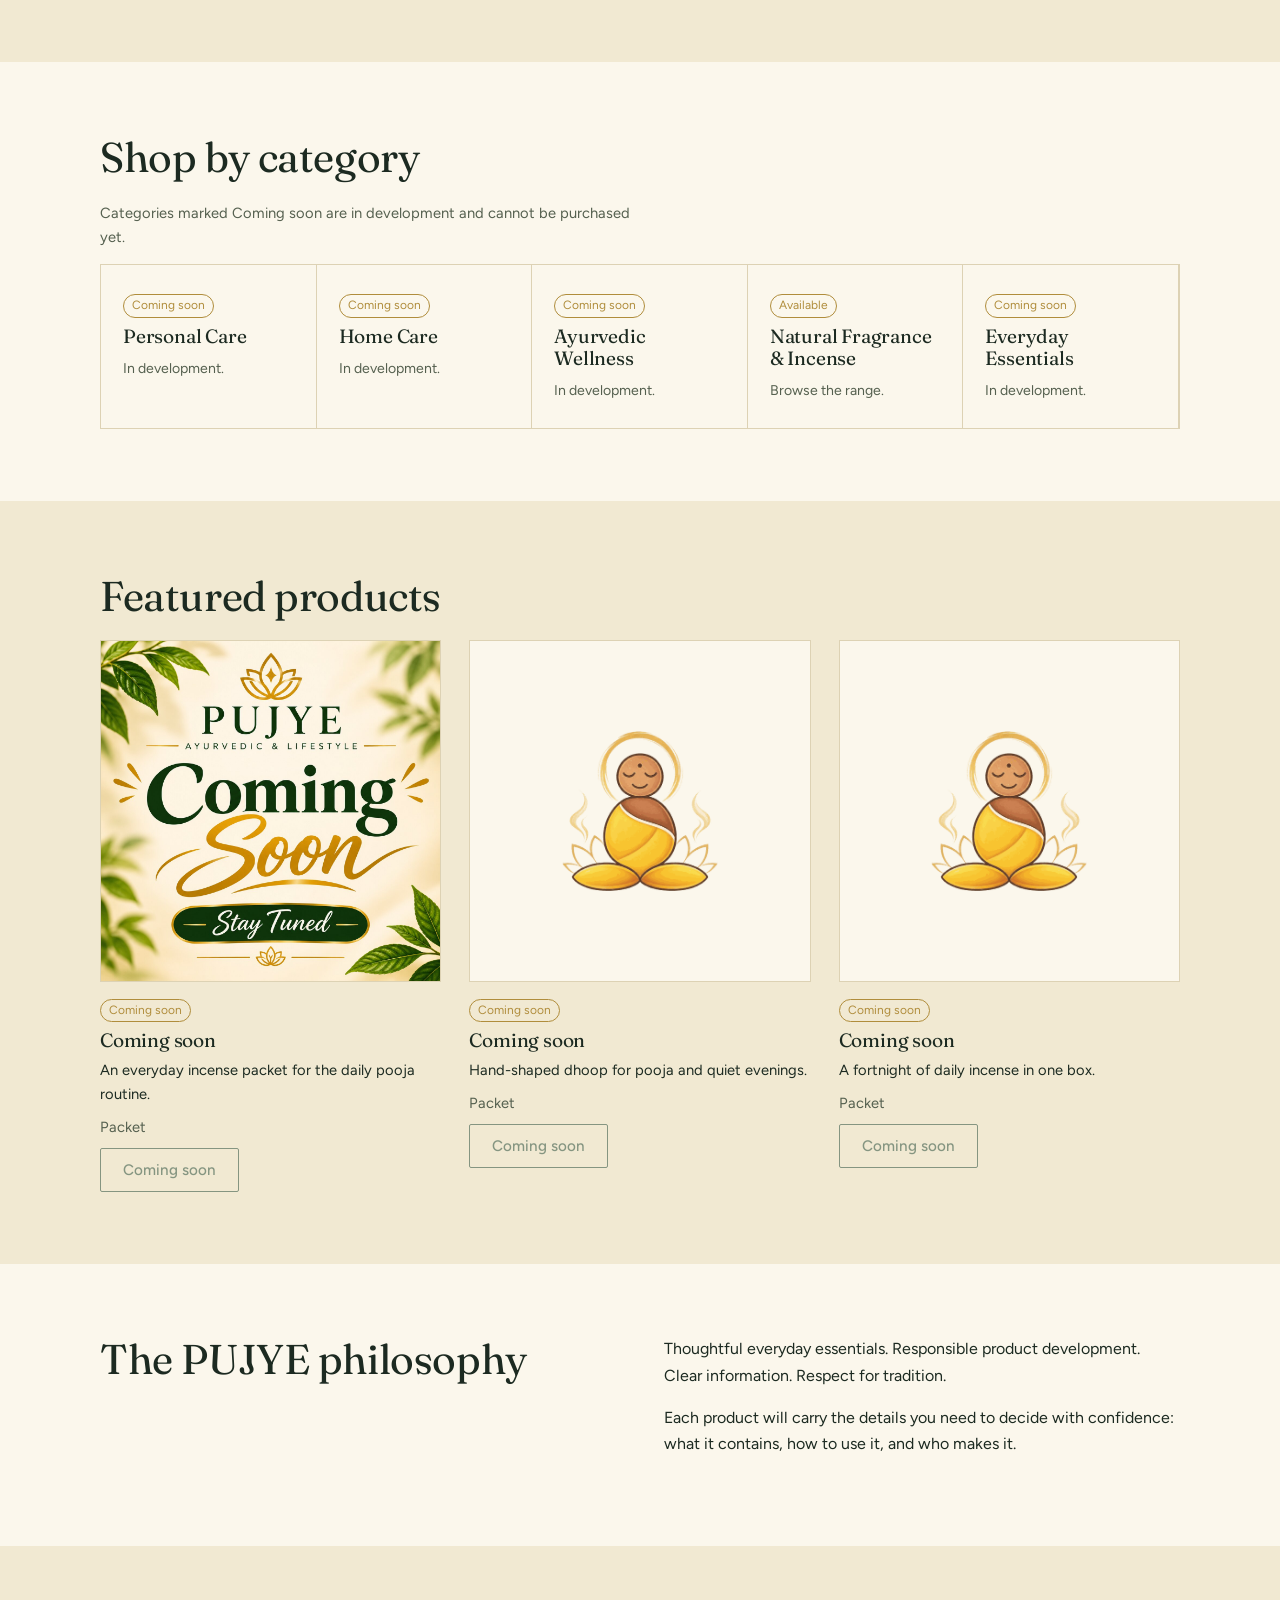
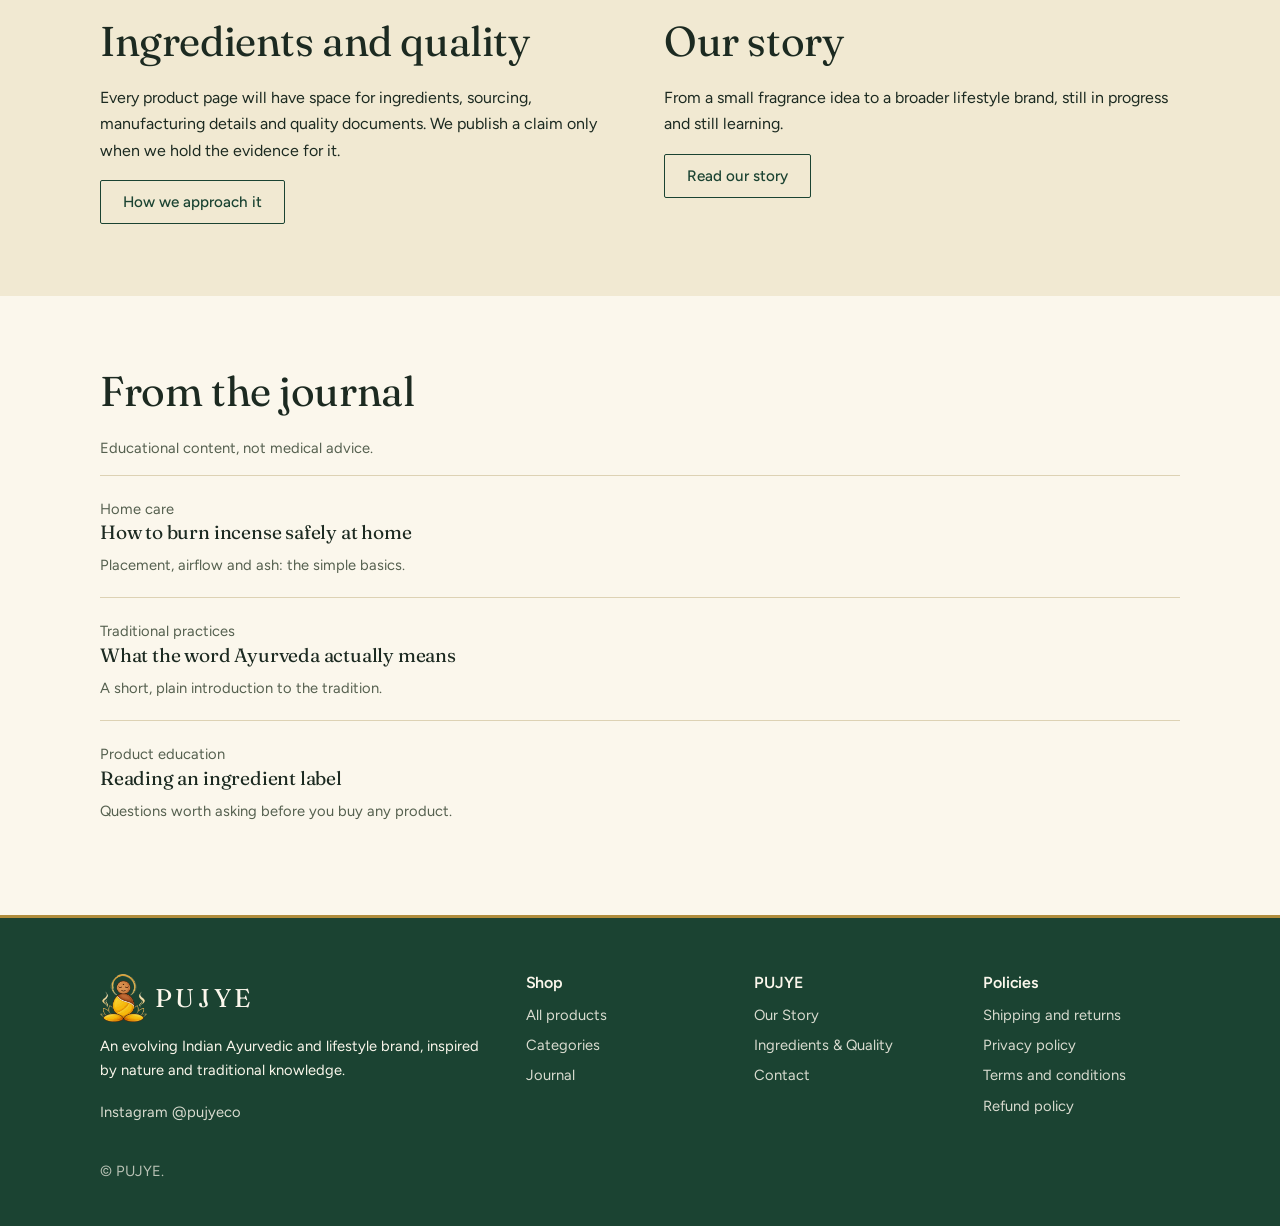
==== commit 5c2843fe: "Fix story" ====
--- a/index.html
+++ b/index.html
@@ -99,6 +99,7 @@
 <div><h3>PUJYE</h3><a href="#story">Our Story</a><a href="#quality">Ingredients &amp; Quality</a><a href="#contact">Contact</a></div>
 <div><h3>Policies</h3><a href="#policy">Shipping and returns</a><a href="#policy">Privacy policy</a><a href="#policy">Terms and conditions</a><a href="#policy">Refund policy</a></div>
 </div><p class="m" style="margin-top:32px;color:inherit;opacity:.7">© PUJYE.</p></div></footer>
+<script>window.addEventListener("error",function(e){if(/products\.js/.test(e.filename||""))window.PJERR=e.message+" (line "+e.lineno+")"})</script>
 <script src="products.js"></script>
 <script>
 const SITE=window.SITE||{};const ANN=SITE.announcement||"";
@@ -182,7 +183,7 @@
 else if(h.startsWith("j-")&&J.find(a=>a.id===h.slice(2)))html=art(J.find(a=>a.id===h.slice(2)));
 else if(h.startsWith("shop-")){cat=h.slice(5);html=V.shop(cat)}
 else if(V[h])html=V[h]("all");else html=`<div class="w sec"><h1>Page not found</h1><p>That page does not exist. <a href="#home">Return home</a>.</p></div>`;
-app.innerHTML=html;rotInit();document.title=titleOf(h);scrollTo(0,0);$("#nav").classList.remove("open");$("#mb").setAttribute("aria-expanded","false");
+app.innerHTML=(PERR?`<div class="ok" role="alert" style="margin:0">Site content could not be loaded${window.PJERR?": "+window.PJERR:""}. Check products.js.</div>`:"")+html;rotInit();document.title=titleOf(h);scrollTo(0,0);$("#nav").classList.remove("open");$("#mb").setAttribute("aria-expanded","false");
 document.querySelectorAll("nav a").forEach(a=>a.classList.toggle("on",a.getAttribute("href")==="#"+h.split("-")[0]));
 if($("#gr")){grid();["#fq","#fc","#fp","#fa","#fs"].forEach(s=>$(s).addEventListener("input",grid))}
 if($("#jl")){jl();["#jq","#jc"].forEach(s=>$(s).addEventListener("input",jl))}
@@ -191,7 +192,7 @@
 let l=PR.filter(p=>(!q||(p.n+p.d).toLowerCase().includes(q))&&(c==="all"||p.c===c)&&(!mp||p.p<=mp)&&(a==="all"||(p.st||"stock")===a));
 if(s==="l")l.sort((x,y)=>(x.p||0)-(y.p||0));if(s==="h")l.sort((x,y)=>(y.p||0)-(x.p||0));
 $("#cnt").textContent=l.length+(l.length===1?" product":" products");
-$("#gr").innerHTML=l.length?l.map(card).join(""):`<div class="ok" style="grid-column:1/-1">${PERR?"The product list could not be loaded. Check that products.js is in the same folder as index.html and has no typing mistakes. ":"No products match these filters. "}${c!=="all"&&!PR.some(p=>p.c===c)?"This category is in development. ":""}Clear a filter to see what is available.</div>`}
+$("#gr").innerHTML=l.length?l.map(card).join(""):`<div class="ok" style="grid-column:1/-1">${PERR?"The product list could not be loaded"+(window.PJERR?": "+window.PJERR:"")+". Check products.js for a typing mistake. ":"No products match these filters. "}${c!=="all"&&!PR.some(p=>p.c===c)?"This category is in development. ":""}Clear a filter to see what is available.</div>`}
 function jl(){const q=$("#jq").value.toLowerCase(),c=$("#jc").value,l=J.filter(a=>(!c||a.c===c)&&(!q||(a.n+a.d).toLowerCase().includes(q)));$("#jl").innerHTML=l.length?l.map(jCard).join(""):'<div class="ok">No articles match. Try a different search.</div>'}
 const em=v=>/^[^\s@]+@[^\s@]+\.[^\s@]+$/.test(v);
 function nsub(e){e.preventDefault();const v=$("#ne").value.trim(),er=$("#nerr");er.textContent="";$("#nok").innerHTML="";
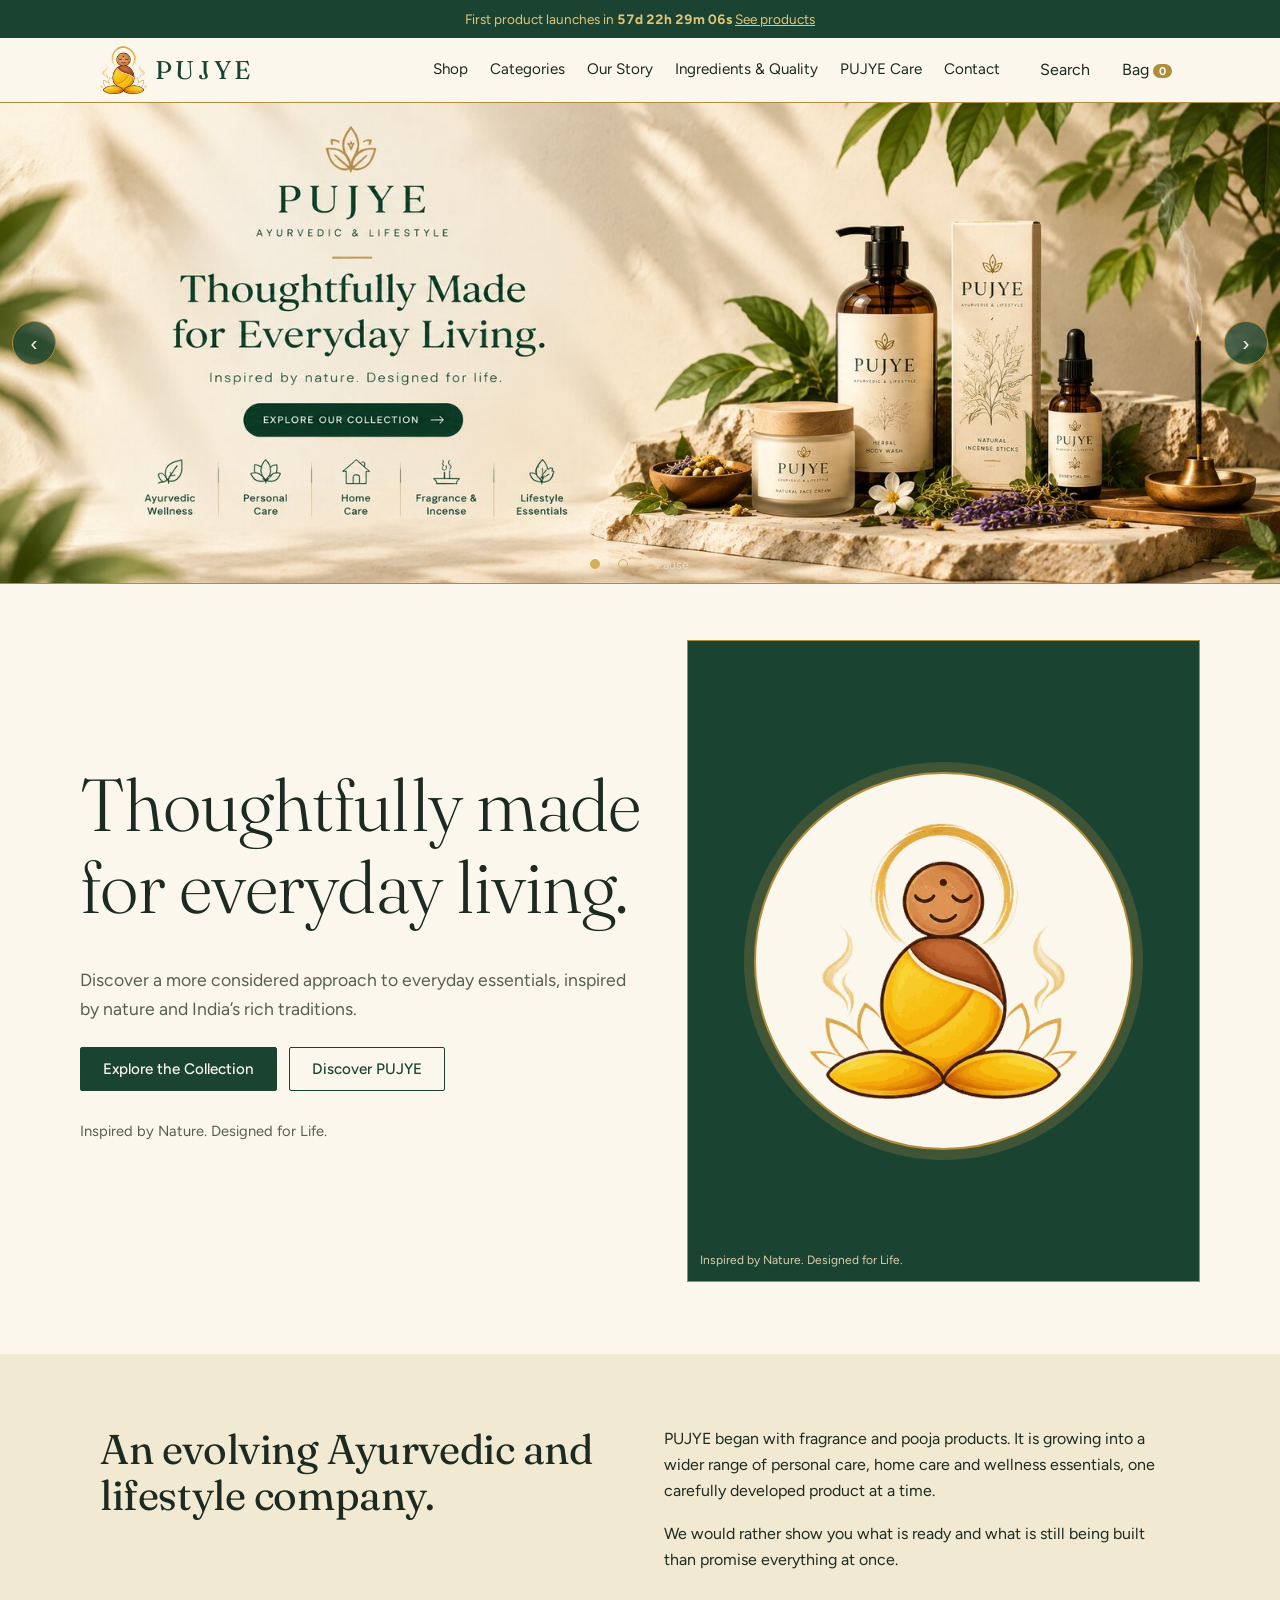
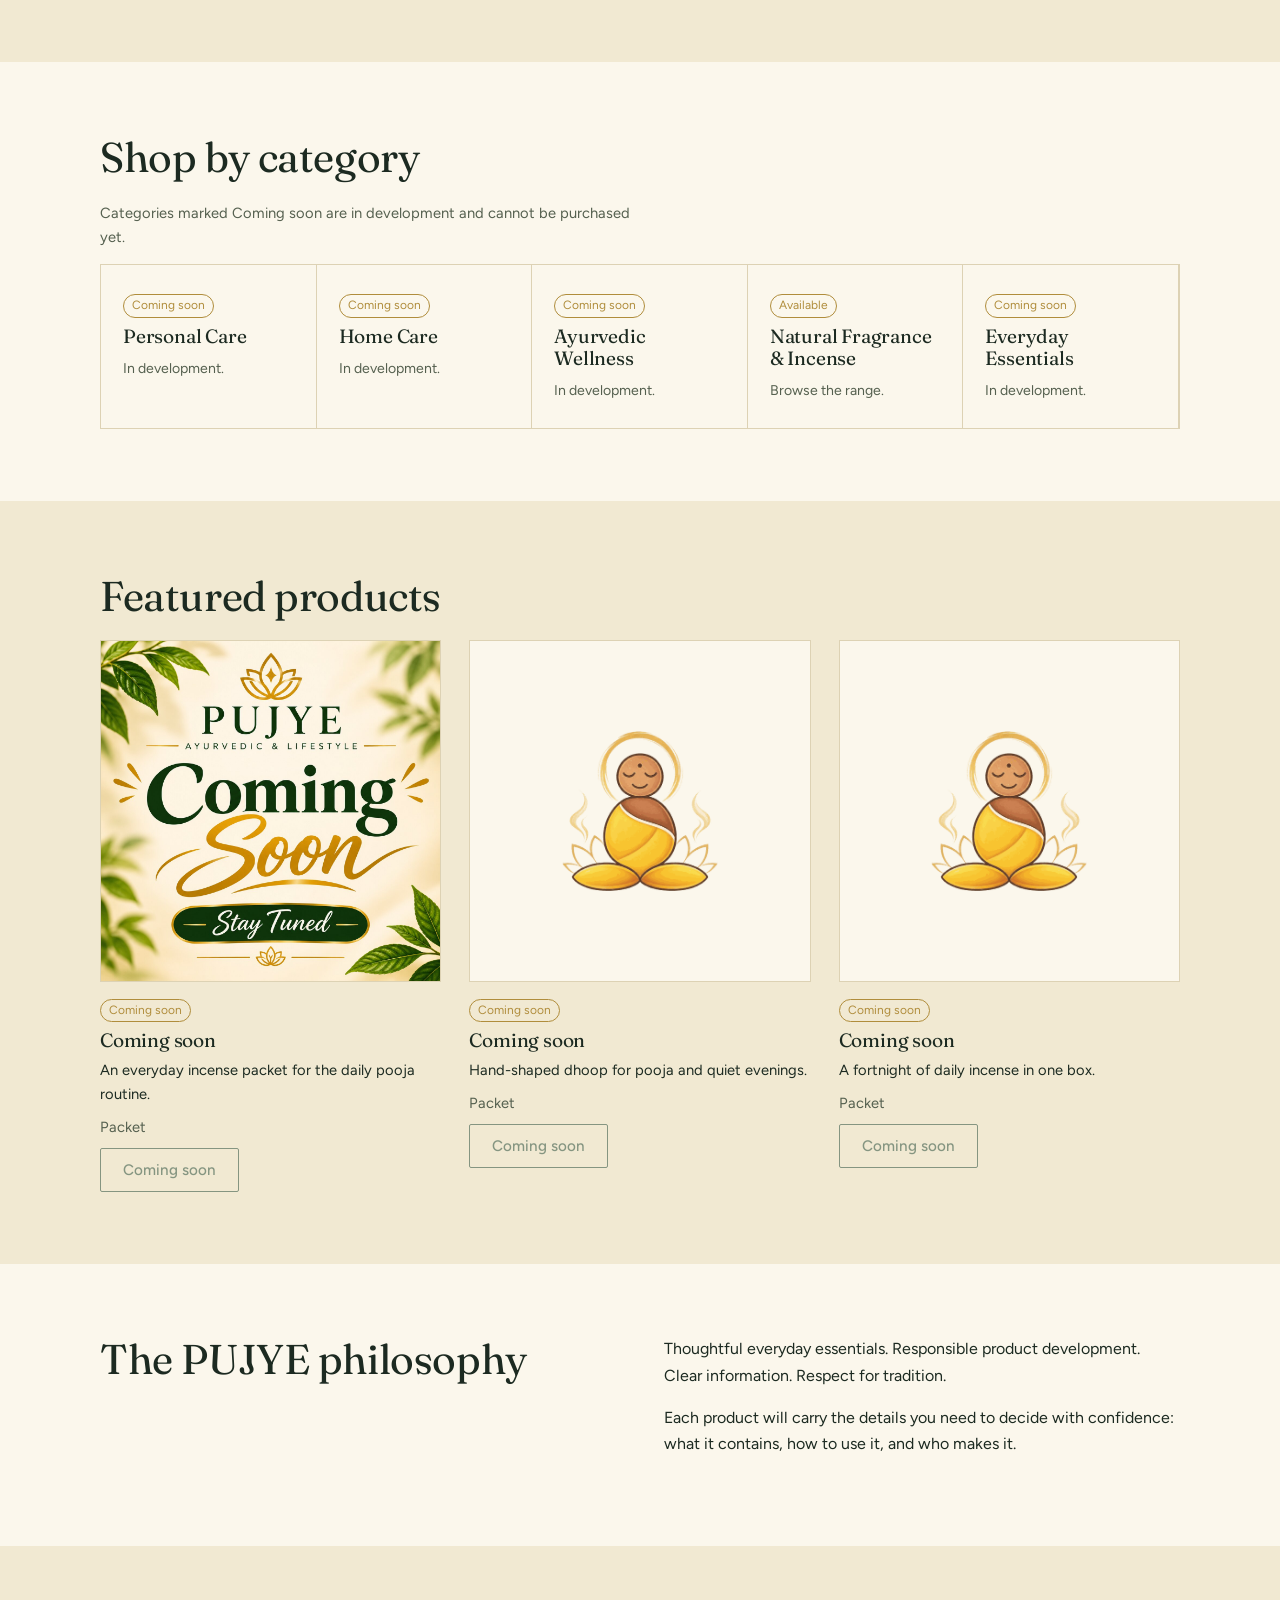
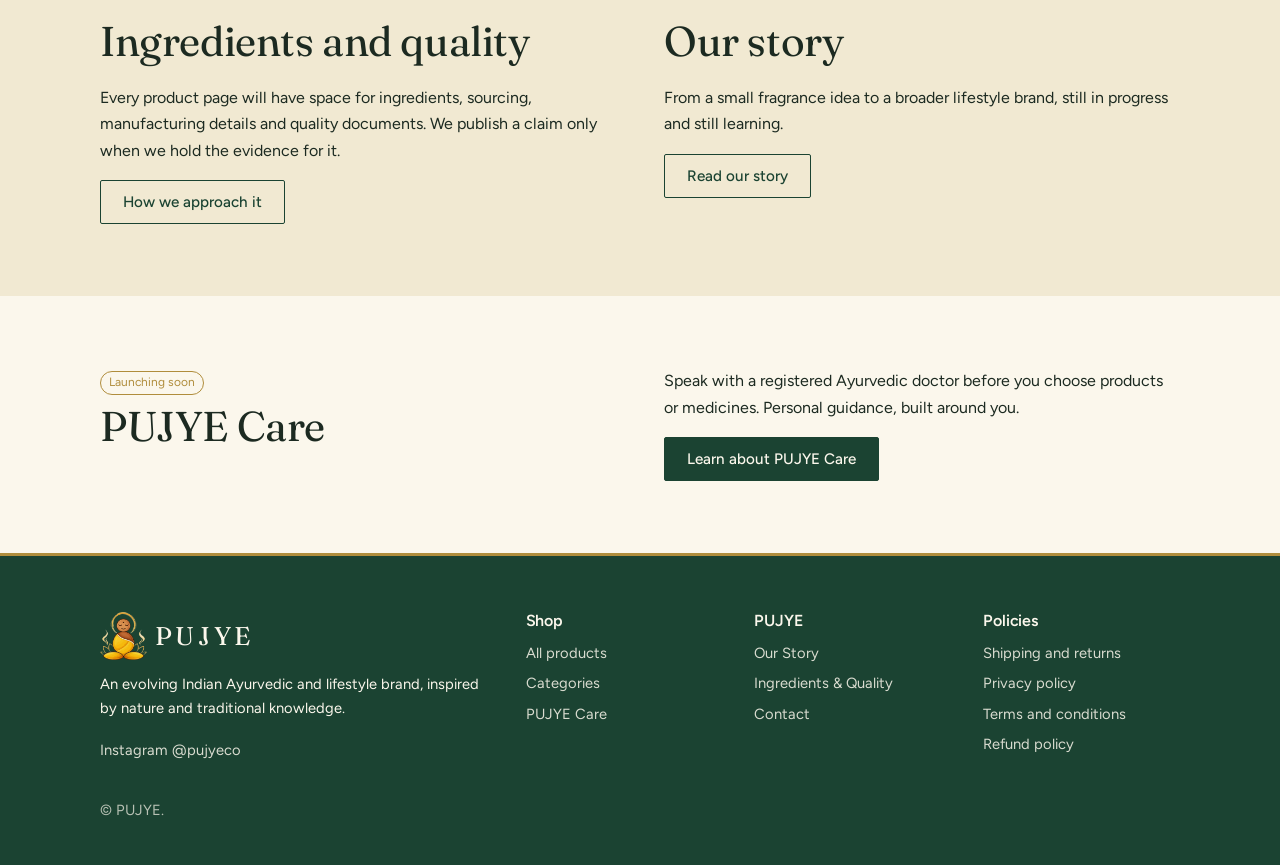
==== commit 27a8063a: "Add PUJYE Care" ====
--- a/index.html
+++ b/index.html
@@ -85,7 +85,7 @@
 <div class="ann" id="ann"></div>
 <header><div class="w hb">
 <a class="logo" href="#home" aria-label="PUJYE home"><img class="lg" alt="" width="52" height="48">PUJYE</a>
-<nav id="nav" aria-label="Main"><a href="#shop">Shop</a><a href="#categories">Categories</a><a href="#story">Our Story</a><a href="#quality">Ingredients &amp; Quality</a><a href="#journal">Journal</a><a href="#contact">Contact</a></nav>
+<nav id="nav" aria-label="Main"><a href="#shop">Shop</a><a href="#categories">Categories</a><a href="#story">Our Story</a><a href="#quality">Ingredients &amp; Quality</a><a href="#care">PUJYE Care</a><a href="#contact">Contact</a></nav>
 <span class="sp"></span>
 <button class="ic" id="sr" aria-label="Search products">Search</button>
 <button class="ic bagb" id="bag" aria-label="Open shopping bag">Bag<b id="bc">0</b></button>
@@ -95,7 +95,7 @@
 <aside id="dr" aria-label="Shopping bag"><div style="display:flex;justify-content:space-between;align-items:center"><h2 style="margin:0;font-size:1.5rem">Your bag</h2><button class="ic" id="cl">Close</button></div><div class="ls" id="ls"></div><div id="ct"></div></aside>
 <footer><div class="w"><div class="fg">
 <div><div class="logo" style="color:var(--on)"><img class="lg" alt="" width="52" height="48">PUJYE</div><p style="margin-top:12px">An evolving Indian Ayurvedic and lifestyle brand, inspired by nature and traditional knowledge.</p><a href="https://www.instagram.com/pujyeco/" rel="noopener">Instagram @pujyeco</a></div>
-<div><h3>Shop</h3><a href="#shop">All products</a><a href="#categories">Categories</a><a href="#journal">Journal</a></div>
+<div><h3>Shop</h3><a href="#shop">All products</a><a href="#categories">Categories</a><a href="#care">PUJYE Care</a></div>
 <div><h3>PUJYE</h3><a href="#story">Our Story</a><a href="#quality">Ingredients &amp; Quality</a><a href="#contact">Contact</a></div>
 <div><h3>Policies</h3><a href="#policy">Shipping and returns</a><a href="#policy">Privacy policy</a><a href="#policy">Terms and conditions</a><a href="#policy">Refund policy</a></div>
 </div><p class="m" style="margin-top:32px;color:inherit;opacity:.7">© PUJYE.</p></div></footer>
@@ -136,14 +136,22 @@
 <section class="sec alt"><div class="w"><h2>Featured products</h2><div class="grid">${PR.filter(p=>p.c!=="partner").map(card).join("")}</div>${foot}</div></section>${PR.some(p=>p.c==="partner")?`<section class="sec"><div class="w"><h2>From partner brands</h2><p class="m">Selected products from other brands, supplied and dispatched by our partners.</p><div class="grid">${PR.filter(p=>p.c==="partner").map(card).join("")}</div></div></section>`:""}
 <section class="sec"><div class="w two"><div><h2>The PUJYE philosophy</h2></div><div><p>Thoughtful everyday essentials. Responsible product development. Clear information. Respect for tradition.</p><p>Each product will carry the details you need to decide with confidence: what it contains, how to use it, and who makes it.</p></div></div></section>
 <section class="sec alt"><div class="w two"><div><h2>Ingredients and quality</h2><p>Every product page will have space for ingredients, sourcing, manufacturing details and quality documents. We publish a claim only when we hold the evidence for it.</p><a class="btn o" href="#quality">How we approach it</a></div><div><h2>Our story</h2><p>From a small fragrance idea to a broader lifestyle brand, still in progress and still learning.</p><a class="btn o" href="#story">Read our story</a></div></div></section>
-<section class="sec"><div class="w"><h2>From the journal</h2><p class="m">Educational content, not medical advice.</p>${J.map(jCard).join("")}</div></section>
+<section class="sec"><div class="w two"><div><span class="badge">Launching soon</span><h2>PUJYE Care</h2></div><div><p>Speak with a registered Ayurvedic doctor before you choose products or medicines. Personal guidance, built around you.</p><a class="btn" href="#care">Learn about PUJYE Care</a></div></div></section>
 `,
 categories:()=>`<div class="w sec"><h1>Categories</h1>${catCards()}</div>`,
 shop:(cat)=>`<div class="w sec"><h1>Shop</h1><div class="fl"><input id="fq" type="search" placeholder="Search products" aria-label="Search products"><select id="fc" aria-label="Category"><option value="all">All categories</option>${CV().map(c=>`<option value="${c.id}"${c.id===cat?" selected":""}>${c.n}</option>`).join("")}</select><select id="fp" aria-label="Price"><option value="0">Any price</option><option value="10">Up to ₹10</option><option value="50">Up to ₹50</option></select><select id="fa" aria-label="Availability"><option value="all">All availability</option><option value="stock">In stock</option><option value="soon">Coming soon</option></select><select id="fs" aria-label="Sort"><option value="f">Featured</option><option value="l">Price, low to high</option><option value="h">Price, high to low</option></select></div><p class="m" id="cnt" aria-live="polite"></p><div class="grid" id="gr"></div>${foot}</div>`,
 quality:()=>`<div class="w sec"><h1>Ingredients &amp; Quality</h1><p>Our standard is simple: say only what we can show.</p><h2>How we will work</h2><details open><summary>Ingredient transparency</summary><p>Full ingredient lists on every product page, written in plain language.</p></details><details><summary>Supplier evaluation</summary><p>We intend to review suppliers and request documentation before a product goes on sale.</p></details><details><summary>Responsible claims</summary><p>No “100% natural”, “chemical-free” or health claims without specific supporting evidence.</p></details><h2 style="margin-top:36px">Where we are today</h2><div class="ok">Quality documents published: none yet. This page will list certificates and test reports as they are verified. Everything above describes intent, not completed work.</div></div>`,
 story:()=>{const S=window.STORY||{},P=S.paras||["PUJYE started with fragrance and pooja products: the small daily rituals many homes keep.","That idea is widening into an Ayurvedic and lifestyle company, with personal care, home care and everyday essentials planned along the way.","It is a journey in progress. We will share milestones here when they are real."],tx=P.map(t=>`<p>${t}</p>`).join("")+`<a class="btn" href="#shop">Explore the Collection</a>`;
 return`<div class="w sec"><h1>${S.title||"Rooted in tradition. Moving forward with purpose."}</h1>${S.img?`<div class="two"><div>${tx}</div><div class="ph"><img src="${S.img}" alt="${S.alt||"PUJYE"}" onerror="noimg(this)" style="width:100%;height:100%;object-fit:cover"></div></div>`:`<div style="max-width:680px">${tx}</div>`}<div style="max-width:680px">${(S.sections||[]).map(x=>`<h2 style="margin-top:40px">${x.h}</h2>${(x.p||[]).map(t=>`<p>${t}</p>`).join("")}`).join("")}</div></div>`},
-journal:()=>`<div class="w sec"><h1>Journal</h1><p class="m">Educational content, not medical advice.</p><div class="fl"><input id="jq" type="search" placeholder="Search articles" aria-label="Search articles"><select id="jc" aria-label="Category"><option value="">All categories</option>${[...new Set(J.map(a=>a.c))].map(c=>`<option>${c}</option>`).join("")}</select></div><div id="jl"></div></div>`,
+care:()=>{const D=Array.isArray(window.DOCTORS)?window.DOCTORS:[],
+go=t=>SITE.whatsapp?"https://wa.me/"+SITE.whatsapp+"?text="+encodeURIComponent(t):SITE.email?"mailto:"+SITE.email+"?subject="+encodeURIComponent(t):"https://www.instagram.com/pujyeco/",
+box=a=>a.map(x=>`<div class="cat"><h3>${x[0]}</h3><p>${x[1]}</p></div>`).join("");
+return`<div class="w sec"><span class="badge">${SITE.careStatus||"Launching soon"}</span><h1>PUJYE Care</h1><p style="font-size:1.1rem">Every person has different health concerns, habits and needs. PUJYE Care is being built so you can speak with a registered Ayurvedic doctor first, instead of choosing products or medicines by guesswork.</p><div class="cta"><a class="btn" href="${go("Please notify me when PUJYE Care launches")}" rel="noopener">Get notified</a><a class="btn o" href="#care-doctors">For doctors</a></div>
+<h2 style="margin-top:56px">How it will work</h2><div class="cats">${box([["Discover","Learn how PUJYE Care works and meet our practitioners."],["Book","Choose a doctor and an available slot for a video or audio consultation."],["Consult","Share your concerns and relevant history securely. The doctor assesses you and gives professional advice."],["Recommendations","Where the doctor considers it appropriate: lifestyle, diet and daily routine guidance, suitable wellness products, and medicines the doctor prescribes."],["Follow up","Keep your consultation history, recommendations, prescriptions and follow-up appointments in one place."]])}</div>
+<h2 style="margin-top:56px">What we are building</h2><div class="cats">${box([["For patients","Doctor profiles, online booking, secure registration, consultation payment, video and audio consultations, prescription access, follow-up booking and a personal dashboard."],["For doctors","Registration and verification, a dashboard, appointment management, patient history, secure consultations, prescriptions and follow-up management."]])}</div>
+<h2 style="margin-top:56px">Our practitioners</h2>${D.length?`<div class="grid">${D.map(d=>`<article class="card">${d.img?`<div class="ph"><img src="${d.img}" alt="${d.n}" onerror="noimg(this)" style="width:100%;height:100%;object-fit:cover"></div>`:""}<h3>${d.n}</h3><p class="m">${[d.q,d.sp,d.exp].filter(Boolean).join(". ")}</p>${d.reg?`<p class="m">Registration: ${d.reg}</p>`:""}<a class="btn o" rel="noopener" href="${go("I would like to request an appointment with "+d.n)}">Request appointment</a></article>`).join("")}</div>`:`<p>We are verifying practitioners. Profiles will appear here once their qualifications and registration details have been checked.</p>`}
+<h2 style="margin-top:56px">What to expect</h2><div class="cats">${box([["Registered doctors only","We plan to list only practitioners whose registration we have verified."],["Guidance, not guarantees","Advice depends on your doctor’s assessment. No result is promised."],["Medicines when appropriate","Medicines are prescribed only if the doctor considers them clinically appropriate."],["Not for emergencies","In an emergency, call 112 or go to the nearest hospital."]])}</div>
+<h2 id="care-doctors" style="margin-top:56px">Are you a registered Ayurvedic doctor?</h2><p>We would like to hear from you. We will ask for your qualification and registration number, and verify them before listing you.</p><a class="btn" rel="noopener" href="${go("I am a registered Ayurvedic practitioner and would like to join PUJYE Care")}">Register your interest</a></div>`},
 contact:()=>`<div class="w sec"><div class="two"><div><h1>Contact</h1>${SITE.email?`<p>Email: <a href="mailto:${SITE.email}">${SITE.email}</a></p>`:""}${SITE.whatsapp?`<p>WhatsApp: <a href="https://wa.me/${SITE.whatsapp}" rel="noopener">Message us</a></p>`:""}<p>Instagram: <a href="https://www.instagram.com/pujyeco/" rel="noopener">@pujyeco</a></p></div><form id="cf" novalidate><div class="fld"><label for="cn">Name</label><input id="cn" autocomplete="name"><div class="err" id="e1" role="alert"></div></div><div class="fld"><label for="cm">Email</label><input id="cm" type="email" autocomplete="email"><div class="err" id="e2" role="alert"></div></div><div class="fld"><label for="cg">Message</label><textarea id="cg" rows="5"></textarea><div class="err" id="e3" role="alert"></div></div><button class="btn">Send message</button><div id="cok"></div></form></div></div>`,
 policy:()=>`<div class="w sec"><h1>Policies</h1><p>Our shipping and returns, privacy, terms and refund policies are being finalised and will be published here.</p></div>`
 };
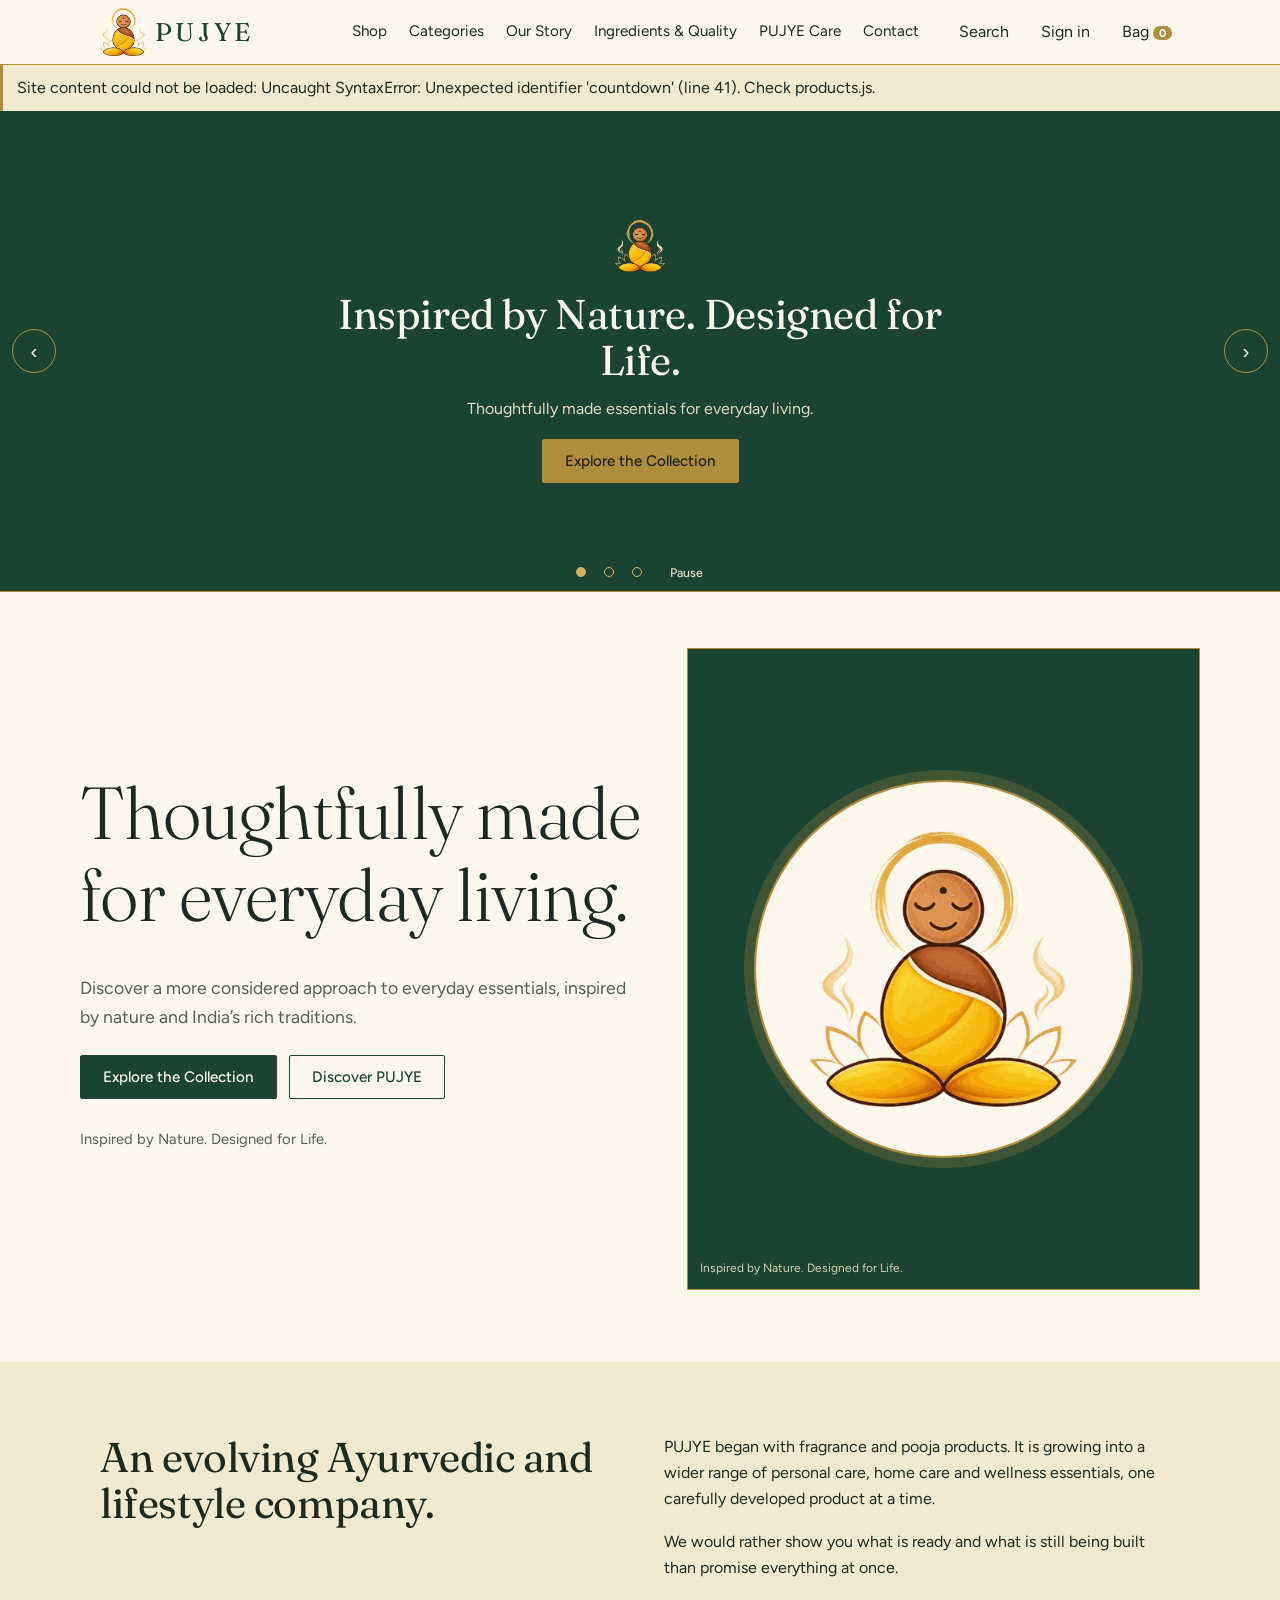
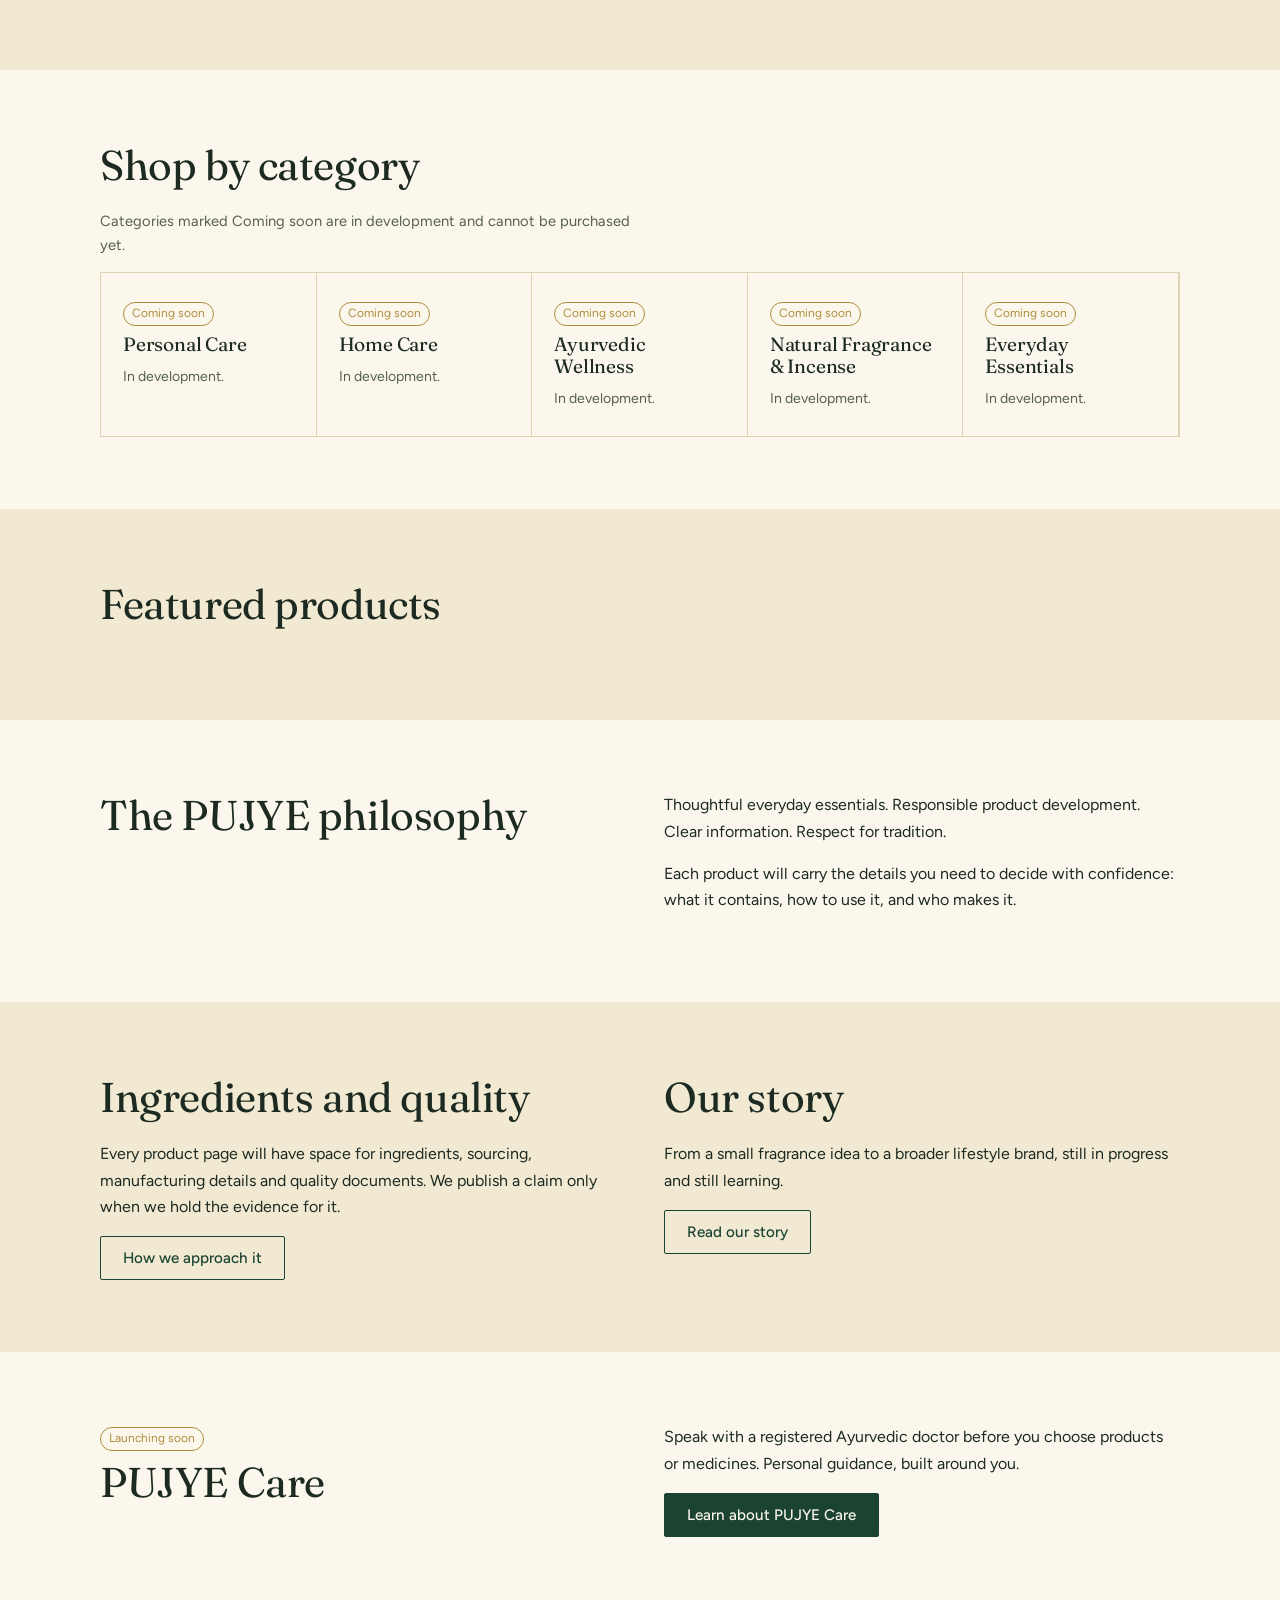
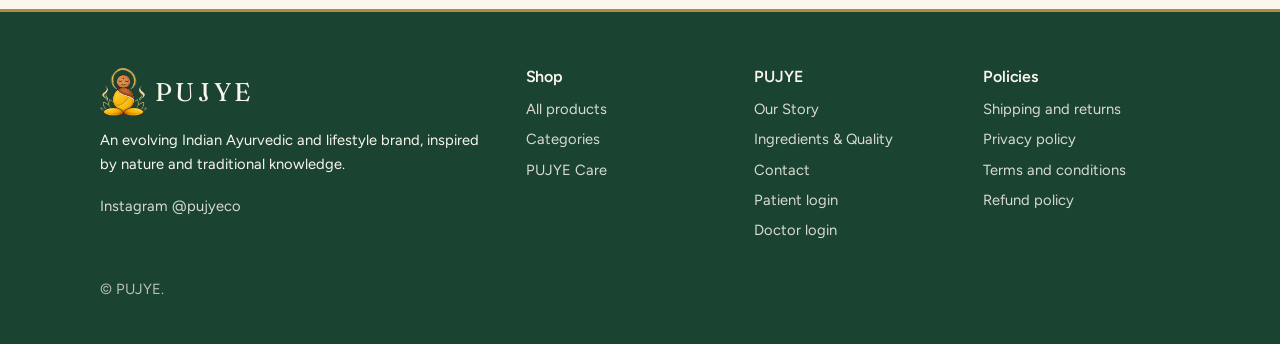
==== commit 2821a0d5: "Add login" ====
--- a/index.html
+++ b/index.html
@@ -88,6 +88,7 @@
 <nav id="nav" aria-label="Main"><a href="#shop">Shop</a><a href="#categories">Categories</a><a href="#story">Our Story</a><a href="#quality">Ingredients &amp; Quality</a><a href="#care">PUJYE Care</a><a href="#contact">Contact</a></nav>
 <span class="sp"></span>
 <button class="ic" id="sr" aria-label="Search products">Search</button>
+<a class="ic" href="#login" style="text-decoration:none;display:inline-flex;align-items:center">Sign in</a>
 <button class="ic bagb" id="bag" aria-label="Open shopping bag">Bag<b id="bc">0</b></button>
 <button class="ic" id="mb" aria-label="Menu" aria-expanded="false">Menu</button>
 </div></header>
@@ -96,7 +97,7 @@
 <footer><div class="w"><div class="fg">
 <div><div class="logo" style="color:var(--on)"><img class="lg" alt="" width="52" height="48">PUJYE</div><p style="margin-top:12px">An evolving Indian Ayurvedic and lifestyle brand, inspired by nature and traditional knowledge.</p><a href="https://www.instagram.com/pujyeco/" rel="noopener">Instagram @pujyeco</a></div>
 <div><h3>Shop</h3><a href="#shop">All products</a><a href="#categories">Categories</a><a href="#care">PUJYE Care</a></div>
-<div><h3>PUJYE</h3><a href="#story">Our Story</a><a href="#quality">Ingredients &amp; Quality</a><a href="#contact">Contact</a></div>
+<div><h3>PUJYE</h3><a href="#story">Our Story</a><a href="#quality">Ingredients &amp; Quality</a><a href="#contact">Contact</a><a href="#patient-login">Patient login</a><a href="#doctor-login">Doctor login</a></div>
 <div><h3>Policies</h3><a href="#policy">Shipping and returns</a><a href="#policy">Privacy policy</a><a href="#policy">Terms and conditions</a><a href="#policy">Refund policy</a></div>
 </div><p class="m" style="margin-top:32px;color:inherit;opacity:.7">© PUJYE.</p></div></footer>
 <script>window.addEventListener("error",function(e){if(/products\.js/.test(e.filename||""))window.PJERR=e.message+" (line "+e.lineno+")"})</script>
@@ -146,13 +147,19 @@
 care:()=>{const D=Array.isArray(window.DOCTORS)?window.DOCTORS:[],
 go=t=>SITE.whatsapp?"https://wa.me/"+SITE.whatsapp+"?text="+encodeURIComponent(t):SITE.email?"mailto:"+SITE.email+"?subject="+encodeURIComponent(t):"https://www.instagram.com/pujyeco/",
 box=a=>a.map(x=>`<div class="cat"><h3>${x[0]}</h3><p>${x[1]}</p></div>`).join("");
-return`<div class="w sec"><span class="badge">${SITE.careStatus||"Launching soon"}</span><h1>PUJYE Care</h1><p style="font-size:1.1rem">Every person has different health concerns, habits and needs. PUJYE Care is being built so you can speak with a registered Ayurvedic doctor first, instead of choosing products or medicines by guesswork.</p><div class="cta"><a class="btn" href="${go("Please notify me when PUJYE Care launches")}" rel="noopener">Get notified</a><a class="btn o" href="#care-doctors">For doctors</a></div>
-<h2 style="margin-top:56px">How it will work</h2><div class="cats">${box([["Discover","Learn how PUJYE Care works and meet our practitioners."],["Book","Choose a doctor and an available slot for a video or audio consultation."],["Consult","Share your concerns and relevant history securely. The doctor assesses you and gives professional advice."],["Recommendations","Where the doctor considers it appropriate: lifestyle, diet and daily routine guidance, suitable wellness products, and medicines the doctor prescribes."],["Follow up","Keep your consultation history, recommendations, prescriptions and follow-up appointments in one place."]])}</div>
-<h2 style="margin-top:56px">What we are building</h2><div class="cats">${box([["For patients","Doctor profiles, online booking, secure registration, consultation payment, video and audio consultations, prescription access, follow-up booking and a personal dashboard."],["For doctors","Registration and verification, a dashboard, appointment management, patient history, secure consultations, prescriptions and follow-up management."]])}</div>
-<h2 style="margin-top:56px">Our practitioners</h2>${D.length?`<div class="grid">${D.map(d=>`<article class="card">${d.img?`<div class="ph"><img src="${d.img}" alt="${d.n}" onerror="noimg(this)" style="width:100%;height:100%;object-fit:cover"></div>`:""}<h3>${d.n}</h3><p class="m">${[d.q,d.sp,d.exp].filter(Boolean).join(". ")}</p>${d.reg?`<p class="m">Registration: ${d.reg}</p>`:""}<a class="btn o" rel="noopener" href="${go("I would like to request an appointment with "+d.n)}">Request appointment</a></article>`).join("")}</div>`:`<p>We are verifying practitioners. Profiles will appear here once their qualifications and registration details have been checked.</p>`}
+return`<div class="w sec"><span class="badge">${SITE.careStatus||(D.length?"Booking by request":"Launching soon")}</span><h1>PUJYE Care</h1><p style="font-size:1.1rem">Every person has different health concerns, habits and needs. PUJYE Care lets you speak with a registered Ayurvedic doctor first, instead of choosing products or medicines by guesswork.</p>${D.length?`<p class="m">Appointments are arranged by request while online booking is being built.</p>`:""}<div class="cta">${D.length?`<button class="btn" data-go="cb">Request a consultation</button>`:`<a class="btn" href="${go("Please notify me when PUJYE Care launches")}" rel="noopener">Get notified</a>`}<a class="btn o" href="#patient-login">Patient login</a><a class="btn o" href="#care-doctors">For doctors</a></div>
+<h2 style="margin-top:56px">How it works</h2><div class="cats">${box([["Discover","Learn how PUJYE Care works and meet our practitioners."],["Request","Choose a doctor and a time for a video or audio consultation. Our team confirms your slot."],["Consult","Describe your concerns to the doctor during the consultation. The doctor assesses you and gives professional advice."],["Recommendations","Where the doctor considers it appropriate: lifestyle, diet and daily routine guidance, suitable wellness products, and medicines the doctor prescribes."],["Follow up","Your doctor can advise a follow-up appointment when needed."]])}</div>
+<h2 style="margin-top:56px">Our practitioners</h2>${D.length?`<div class="grid">${D.map((d,i)=>`<article class="card">${d.img?`<div class="ph"><img src="${d.img}" alt="${d.n}" onerror="noimg(this)" style="width:100%;height:100%;object-fit:cover"></div>`:""}<h3>${d.n}</h3><p class="m">${[d.q,d.sp,d.exp].filter(Boolean).join(". ")}</p>${d.lang?`<p class="m">Languages: ${d.lang}</p>`:""}${d.reg?`<p class="m">Registration: ${d.reg}</p>`:""}${d.fee!=null?`<p class="m">Consultation fee: ₹${d.fee}</p>`:""}${d.slots&&d.slots.length?`<p class="m">Available: ${d.slots.join("; ")}</p>`:""}<button class="btn o" data-doc="${i}">Request this doctor</button></article>`).join("")}</div>
+<h2 id="care-book" style="margin-top:56px">Request a consultation</h2><p class="m" style="max-width:560px">Share only your name and phone number here. Describe your concerns to the doctor during the consultation. This is a request, not a confirmed appointment. Not for emergencies: in an emergency call 112 or go to the nearest hospital.</p>
+<form id="cb" novalidate style="max-width:560px"><div class="fld"><label for="bn">Full name</label><input id="bn" autocomplete="name"><div class="err" id="e_n" role="alert"></div></div><div class="fld"><label for="bp">Mobile number</label><input id="bp" type="tel" autocomplete="tel" inputmode="numeric"><div class="err" id="e_p" role="alert"></div></div><div class="fld"><label for="bd">Doctor</label><select id="bd"><option value="">Select a doctor</option>${D.map((d,i)=>`<option value="${i}">${d.n}</option>`).join("")}</select><div class="err" id="e_d" role="alert"></div></div><div class="fld"><label for="bm">Consultation type</label><select id="bm"><option>Video</option><option>Audio</option></select></div><div class="fld"><label for="bs">Preferred time</label><select id="bs"><option>Select a doctor first</option></select></div><div class="fld"><label style="display:flex;gap:8px;align-items:flex-start"><input type="checkbox" id="bc" style="width:auto;margin-top:5px">I understand PUJYE Care is not for emergencies, and I agree to be contacted to confirm my appointment.</label><div class="err" id="e_c" role="alert"></div></div><button class="btn">Prepare my request</button><div id="bo"></div></form>`:`<p>We are verifying practitioners. Profiles will appear here once their qualifications and registration details have been checked.</p>`}
+<h2 style="margin-top:56px">What we are building next</h2><div class="cats">${box([["For patients","Online booking with live availability, secure registration, consultation payment, video and audio consultations, prescription access, follow-up booking and a personal dashboard."],["For doctors","Registration and verification, a dashboard, appointment management, patient history, secure consultations, prescriptions and follow-up management."]])}</div>
 <h2 style="margin-top:56px">What to expect</h2><div class="cats">${box([["Registered doctors only","We plan to list only practitioners whose registration we have verified."],["Guidance, not guarantees","Advice depends on your doctor’s assessment. No result is promised."],["Medicines when appropriate","Medicines are prescribed only if the doctor considers them clinically appropriate."],["Not for emergencies","In an emergency, call 112 or go to the nearest hospital."]])}</div>
-<h2 id="care-doctors" style="margin-top:56px">Are you a registered Ayurvedic doctor?</h2><p>We would like to hear from you. We will ask for your qualification and registration number, and verify them before listing you.</p><a class="btn" rel="noopener" href="${go("I am a registered Ayurvedic practitioner and would like to join PUJYE Care")}">Register your interest</a></div>`},
+<h2 id="care-doctors" style="margin-top:56px">Are you a registered Ayurvedic doctor?</h2><p>We would like to hear from you. We will ask for your qualification and registration number, and verify them before listing you.</p><a class="btn" rel="noopener" href="${go("I am a registered Ayurvedic practitioner and would like to join PUJYE Care")}">Register your interest</a> <a class="btn o" href="#doctor-login">Doctor login</a></div>`},
 contact:()=>`<div class="w sec"><div class="two"><div><h1>Contact</h1>${SITE.email?`<p>Email: <a href="mailto:${SITE.email}">${SITE.email}</a></p>`:""}${SITE.whatsapp?`<p>WhatsApp: <a href="https://wa.me/${SITE.whatsapp}" rel="noopener">Message us</a></p>`:""}<p>Instagram: <a href="https://www.instagram.com/pujyeco/" rel="noopener">@pujyeco</a></p></div><form id="cf" novalidate><div class="fld"><label for="cn">Name</label><input id="cn" autocomplete="name"><div class="err" id="e1" role="alert"></div></div><div class="fld"><label for="cm">Email</label><input id="cm" type="email" autocomplete="email"><div class="err" id="e2" role="alert"></div></div><div class="fld"><label for="cg">Message</label><textarea id="cg" rows="5"></textarea><div class="err" id="e3" role="alert"></div></div><button class="btn">Send message</button><div id="cok"></div></form></div></div>`,
+login:()=>`<div class="w sec"><h1>Sign in</h1><div class="cats"><a class="cat" href="#patient-login"><h3>Patient login</h3><p>See your consultations, recommendations and orders.</p></a><a class="cat" href="#doctor-login"><h3>Doctor login</h3><p>For registered Ayurvedic practitioners.</p></a></div><p class="m" style="margin-top:16px">Already signed in? <a href="#account">Go to your account</a>.</p></div>`,
+"patient-login":()=>authBox("patient"),
+"doctor-login":()=>authBox("doctor"),
+account:()=>SITE.supabase?`<div class="w sec" style="max-width:640px"><h1>Your account</h1><div id="accb"><p class="m">Loading…</p></div></div>`:`<div class="w sec"><h1>Your account</h1><div class="ok">Accounts are not open yet. <a href="#care">Back to PUJYE Care</a></div></div>`,
 policy:()=>`<div class="w sec"><h1>Policies</h1><p>Our shipping and returns, privacy, terms and refund policies are being finalised and will be published here.</p></div>`
 };
 function dt(p){const f=p.c==="fragrance",r=[["Ingredients",p.ing],["Usage",p.use||(f&&"Light the tip, let the flame settle, and place in a stable holder.")],["Safety",p.safe||(f&&"Never leave burning incense unattended. Keep away from children, pets and flammable items.")],["Storage",p.store||(f&&"Store in a cool, dry place.")],["Specifications",p.spec],["FAQs","Questions? Use the contact page and we will reply."]];return`<div style="margin-top:20px">${r.filter(x=>x[1]).map(x=>`<details><summary>${x[0]}</summary><p>${x[1]}</p></details>`).join("")}</div>`}
@@ -165,6 +172,54 @@
 const BN=Array.isArray(window.BANNERS)&&window.BANNERS.length?window.BANNERS:DEF;
 function bnerr(i){if(i.dataset.d&&i.getAttribute("src")!==i.dataset.d){i.src=i.dataset.d;return}console.warn("PUJYE: banner image not found: "+i.getAttribute("src"));const sl=i.closest(".sl"),k=[...sl.parentNode.children].indexOf(sl),b=DEF[k%DEF.length];sl.style.background=b.bg;sl.innerHTML=`<div class="tx"><img src="${LOGO}" alt=""><h2>${b.h}</h2><p>${b.t}</p><a class="btn" href="${b.l}">${b.b}</a></div>`}
 function rot(){const n=BN.length;return`<section id="rot" class="rot" aria-roledescription="carousel" aria-label="Featured"><div class="rt">${BN.map((b,i)=>`<div class="sl" role="group" aria-roledescription="slide" aria-label="${i+1} of ${n}"${b.bg?` style="background:${b.bg}"`:""}>${b.img?`<a href="${b.link||"#shop"}" style="position:absolute;inset:0" aria-label="${b.alt||"Featured banner"}"><img class="bi" data-d="${b.img}" src="${b.mimg&&innerWidth<=820?b.mimg:b.img}" alt="${b.alt||""}" onerror="bnerr(this)"></a>`:`<div class="tx"><img src="${LOGO}" alt=""><h2>${b.h}</h2><p>${b.t}</p><a class="btn" href="${b.l}">${b.b}</a></div>`}</div>`).join("")}</div>${n>1?`<button class="rb pv" aria-label="Previous slide">‹</button><button class="rb nx" aria-label="Next slide">›</button><div class="dots">${BN.map((b,i)=>`<button aria-label="Go to slide ${i+1}"></button>`).join("")}<button class="pp" aria-label="Pause slideshow">Pause</button></div>`:""}</section>`}
+function careInit(){const f=$("#cb");if(!f)return;const D=window.DOCTORS,ds=$("#bd"),ss=$("#bs"),go=t=>SITE.whatsapp?"https://wa.me/"+SITE.whatsapp+"?text="+encodeURIComponent(t):SITE.email?"mailto:"+SITE.email+"?subject="+encodeURIComponent(t):"";
+const cur=()=>ds.value===""?null:D[+ds.value];
+const fill=()=>{const d=cur();ss.innerHTML=d?((d.slots||[]).concat("Another time, please arrange")).map(x=>"<option>"+x+"</option>").join(""):"<option>Select a doctor first</option>"};
+ds.addEventListener("change",fill);fill();
+const jump=()=>{f.scrollIntoView({behavior:"smooth"});$("#bn").focus({preventScroll:true})};
+document.querySelectorAll("[data-doc]").forEach(b=>b.addEventListener("click",()=>{ds.value=b.dataset.doc;fill();jump()}));
+const g=document.querySelector("[data-go=cb]");if(g)g.addEventListener("click",jump);
+f.addEventListener("submit",e=>{e.preventDefault();const n=$("#bn").value.trim();let p=$("#bp").value.replace(/[\s-]/g,"");if(p.length>10)p=p.replace(/^(\+91|91|0)/,"");const d=cur();
+$("#e_n").textContent=n.length>=2?"":"Enter your full name.";$("#e_p").textContent=/^[6-9]\d{9}$/.test(p)?"":"Enter a valid 10-digit mobile number.";$("#e_d").textContent=d?"":"Select a doctor.";$("#e_c").textContent=$("#bc").checked?"":"Please tick to continue.";
+if(n.length<2||!/^[6-9]\d{9}$/.test(p)||!d||!$("#bc").checked){$("#bo").innerHTML="";return}
+const t="Appointment request (PUJYE Care)\nDoctor: "+d.n+"\nType: "+$("#bm").value+"\nPreferred time: "+ss.value+"\nName: "+n+"\nMobile: "+p,u=go(t);
+if(!u){$("#bo").innerHTML='<div class="ok">Booking requests are not active yet. Please message us on <a href="https://www.instagram.com/pujyeco/" rel="noopener">Instagram @pujyeco</a>.</div>';return}
+$("#bo").innerHTML='<div class="ok">Your request is ready. Send the message in the window that opens. This is a request, not a confirmed appointment: we will confirm your time and share payment details.</div>';
+if(SITE.whatsapp)open(u,"_blank");else location.href=u})}
+const esc=v=>String(v==null?"":v).replace(/[&<>"']/g,c=>({"&":"&amp;","<":"&lt;",">":"&gt;",'"':"&quot;","'":"&#39;"})[c]);
+const fd=(id,l,t,x)=>`<div class="fld"><label for="${id}">${l}</label><input id="${id}" type="${t||"text"}" ${x||""}><div class="err" id="e_${id}" role="alert"></div></div>`;
+function authBox(role){const d=role==="doctor";
+if(!SITE.supabase)return`<div class="w sec" style="max-width:560px"><h1>${d?"Doctor login":"Patient login"}</h1><div class="ok">Accounts are not open yet. We will announce when sign-in is available. <a href="#care">Back to PUJYE Care</a></div></div>`;
+return`<div class="w sec" style="max-width:560px"><h1>${d?"Doctor login":"Patient login"}</h1><div class="fl"><button class="btn" data-tab="in">Sign in</button><button class="btn o" data-tab="up">${d?"Apply to join":"Create account"}</button></div>
+<form id="ai" novalidate>${fd("a_e","Email","email",'autocomplete="email"')}${fd("a_p","Password","password",'autocomplete="current-password"')}<button class="btn">Sign in</button> <button type="button" class="ic" id="a_f" style="text-decoration:underline">Forgot password?</button><div id="ao"></div></form>
+<form id="ac" novalidate hidden data-role="${role}">${fd("c_n","Full name","text",'autocomplete="name"')}${fd("c_ph","Mobile number","tel",'autocomplete="tel" inputmode="numeric"')}${fd("c_e","Email","email",'autocomplete="email"')}${fd("c_p","Password (at least 8 characters)","password",'autocomplete="new-password"')}${d?fd("c_q","Qualification (for example BAMS)")+fd("c_r","Registration number")+fd("c_cn","Registration council or board")+fd("c_x","Years of experience","text",'inputmode="numeric"'):""}
+${d?`<div class="fld"><label style="display:flex;gap:8px;align-items:flex-start"><input type="checkbox" id="c_t" style="width:auto;margin-top:5px">I confirm that the qualification and registration details above are true. I understand PUJYE will verify them before I can see patients.</label><div class="err" id="e_c_t" role="alert"></div></div>`:""}
+<div class="fld"><label style="display:flex;gap:8px;align-items:flex-start"><input type="checkbox" id="c_c" style="width:auto;margin-top:5px">I agree to the <a href="#policy">Terms and Privacy Policy</a>.</label><div class="err" id="e_c_c" role="alert"></div></div><button class="btn">${d?"Submit application":"Create account"}</button><div id="co"></div></form></div>`}
+let SB=null;
+function sbLoad(){return new Promise((ok,no)=>{const c=SITE.supabase;if(SB)return ok(SB);if(!c||!c.url||!c.key)return ok(null);
+const mk=()=>{SB=window.supabase.createClient(c.url,c.key,{auth:{flowType:"pkce"}});ok(SB)};if(window.supabase)return mk();
+const t=document.createElement("script");t.src="https://cdn.jsdelivr.net/npm/@supabase/supabase-js@2.45.4/dist/umd/supabase.js";t.onload=mk;t.onerror=()=>no(new Error("load"));document.head.appendChild(t)})}
+async function authInit(){const ai=$("#ai"),ac=$("#ac"),acc=$("#accb");if(!ai&&!ac&&!acc)return;let sb;
+try{sb=await sbLoad()}catch(e){const m='<div class="ok">The sign-in service could not be loaded. Check your internet connection and try again.</div>';(ai||acc).insertAdjacentHTML("beforebegin",m);return}
+if(!sb)return;const busy=(f,b)=>f.querySelectorAll("button").forEach(x=>x.disabled=b);
+if(ai){document.querySelectorAll("[data-tab]").forEach(b=>b.addEventListener("click",()=>{const up=b.dataset.tab==="up";ai.hidden=up;ac.hidden=!up;document.querySelectorAll("[data-tab]").forEach(x=>x.classList.toggle("o",x!==b))}));
+ai.addEventListener("submit",async e=>{e.preventDefault();const v=$("#a_e").value.trim(),p=$("#a_p").value;$("#e_a_e").textContent=em(v)?"":"Enter a valid email address.";$("#e_a_p").textContent=p?"":"Enter your password.";if(!em(v)||!p)return;
+busy(ai,true);const r=await sb.auth.signInWithPassword({email:v,password:p});busy(ai,false);if(r.error){$("#ao").innerHTML='<div class="ok">Email or password is not correct, or your email is not confirmed yet.</div>';return}location.hash="account"});
+$("#a_f").addEventListener("click",async()=>{const v=$("#a_e").value.trim();if(!em(v)){$("#e_a_e").textContent="Enter your email address first.";return}await sb.auth.resetPasswordForEmail(v,{redirectTo:location.origin+"/#account"});$("#ao").innerHTML='<div class="ok">If an account exists for that email, a reset link has been sent.</div>'});
+ac.addEventListener("submit",async e=>{e.preventDefault();const d=ac.dataset.role==="doctor",g=i=>$("#"+i).value.trim(),n=g("c_n");let ph=g("c_ph").replace(/[\s-]/g,"");if(ph.length>10)ph=ph.replace(/^(\+91|91|0)/,"");
+const er=[["c_n",n.length>=2,"Enter your full name."],["c_ph",/^[6-9]\d{9}$/.test(ph),"Enter a valid 10-digit mobile number."],["c_e",em(g("c_e")),"Enter a valid email address."],["c_p",$("#c_p").value.length>=8,"Use at least 8 characters."],["c_c",$("#c_c").checked,"Please tick to continue."]];
+if(d)er.push(["c_q",g("c_q").length>=2,"Enter your qualification."],["c_r",g("c_r").length>=3,"Enter your registration number."],["c_cn",g("c_cn").length>=2,"Enter the council or board."],["c_t",$("#c_t").checked,"Please confirm to continue."]);
+let bad=false;er.forEach(x=>{$("#e_"+x[0]).textContent=x[1]?"":x[2];if(!x[1])bad=true});if(bad)return;
+const data={full_name:n,phone:ph,role:d?"doctor":"patient"};if(d){data.qualification=g("c_q");data.registration_no=g("c_r");data.registration_council=g("c_cn");data.experience=g("c_x")}
+busy(ac,true);const r=await sb.auth.signUp({email:g("c_e"),password:$("#c_p").value,options:{data,emailRedirectTo:location.origin+"/#account"}});busy(ac,false);
+$("#co").innerHTML=r.error?'<div class="ok">We could not create the account. Check your details, or sign in if you already have an account.</div>':'<div class="ok">Please check your email and confirm your address to finish.'+(d?" After that, we will verify your registration before you can see patients.":"")+"</div>"})}
+if(acc){const s=await sb.auth.getSession(),ss=s.data&&s.data.session;
+if(!ss){acc.innerHTML='<p>You are signed out.</p><div class="cta"><a class="btn" href="#patient-login">Patient login</a><a class="btn o" href="#doctor-login">Doctor login</a></div>';return}
+const q=await sb.from("profiles").select("role,verified,full_name").eq("id",ss.user.id).maybeSingle(),p=q.data||{role:"patient"},doc=p.role==="doctor";
+acc.innerHTML=`<p style="font-size:1.1rem">Signed in as ${esc(p.full_name||ss.user.email)}.</p>`+(doc?(p.verified?`<div class="ok">Verified practitioner. Your dashboard for appointments, patient history and prescriptions is being built.</div>`:`<div class="ok">Your application is under review. We verify your registration with the relevant council before you can see patients.</div>`):`<div class="cats"><div class="cat"><h3>Consultations</h3><p>None yet.</p></div><div class="cat"><h3>Recommendations and prescriptions</h3><p>They will appear here after a consultation.</p></div><div class="cat"><h3>Orders</h3><p>Your order history will appear here.</p></div></div><div class="cta"><a class="btn" href="#care">Request a consultation</a></div>`)+
+`<h2 style="margin-top:40px;font-size:1.4rem">Change password</h2><form id="pw" novalidate style="max-width:360px">${fd("n_p","New password (at least 8 characters)","password",'autocomplete="new-password"')}<button class="btn o">Update password</button><div id="po"></div></form><div class="cta"><button class="btn" id="so">Sign out</button></div>`;
+$("#so").addEventListener("click",async()=>{await sb.auth.signOut();location.hash="login"});
+$("#pw").addEventListener("submit",async e=>{e.preventDefault();const v=$("#n_p").value;$("#e_n_p").textContent=v.length>=8?"":"Use at least 8 characters.";if(v.length<8)return;const r=await sb.auth.updateUser({password:v});$("#po").innerHTML=r.error?'<div class="ok">The password could not be updated. Please sign in again and retry.</div>':'<div class="ok">Your password has been updated.</div>'})}}
 function rotInit(){clearInterval(window._rt);const r=$("#rot");if(!r)return;const t=r.querySelector(".rt"),n=t.children.length;if(n<2){t.children[0].removeAttribute("aria-roledescription");return}
 const dots=[...r.querySelectorAll(".dots button:not(.pp)")],pp=r.querySelector(".pp");let i=0,hold=false,off=false,x0=0;
 const go=k=>{i=(k+n)%n;t.style.transform="translateX(-"+i*100+"%)";dots.forEach((d,j)=>d.setAttribute("aria-current",j===i));[...t.children].forEach((s,j)=>s.toggleAttribute("inert",j!==i))};
@@ -191,7 +246,7 @@
 else if(h.startsWith("j-")&&J.find(a=>a.id===h.slice(2)))html=art(J.find(a=>a.id===h.slice(2)));
 else if(h.startsWith("shop-")){cat=h.slice(5);html=V.shop(cat)}
 else if(V[h])html=V[h]("all");else html=`<div class="w sec"><h1>Page not found</h1><p>That page does not exist. <a href="#home">Return home</a>.</p></div>`;
-app.innerHTML=(PERR?`<div class="ok" role="alert" style="margin:0">Site content could not be loaded${window.PJERR?": "+window.PJERR:""}. Check products.js.</div>`:"")+html;rotInit();document.title=titleOf(h);scrollTo(0,0);$("#nav").classList.remove("open");$("#mb").setAttribute("aria-expanded","false");
+app.innerHTML=(PERR?`<div class="ok" role="alert" style="margin:0">Site content could not be loaded${window.PJERR?": "+window.PJERR:""}. Check products.js.</div>`:"")+html;rotInit();careInit();authInit();document.title=titleOf(h);scrollTo(0,0);$("#nav").classList.remove("open");$("#mb").setAttribute("aria-expanded","false");
 document.querySelectorAll("nav a").forEach(a=>a.classList.toggle("on",a.getAttribute("href")==="#"+h.split("-")[0]));
 if($("#gr")){grid();["#fq","#fc","#fp","#fa","#fs"].forEach(s=>$(s).addEventListener("input",grid))}
 if($("#jl")){jl();["#jq","#jc"].forEach(s=>$(s).addEventListener("input",jl))}
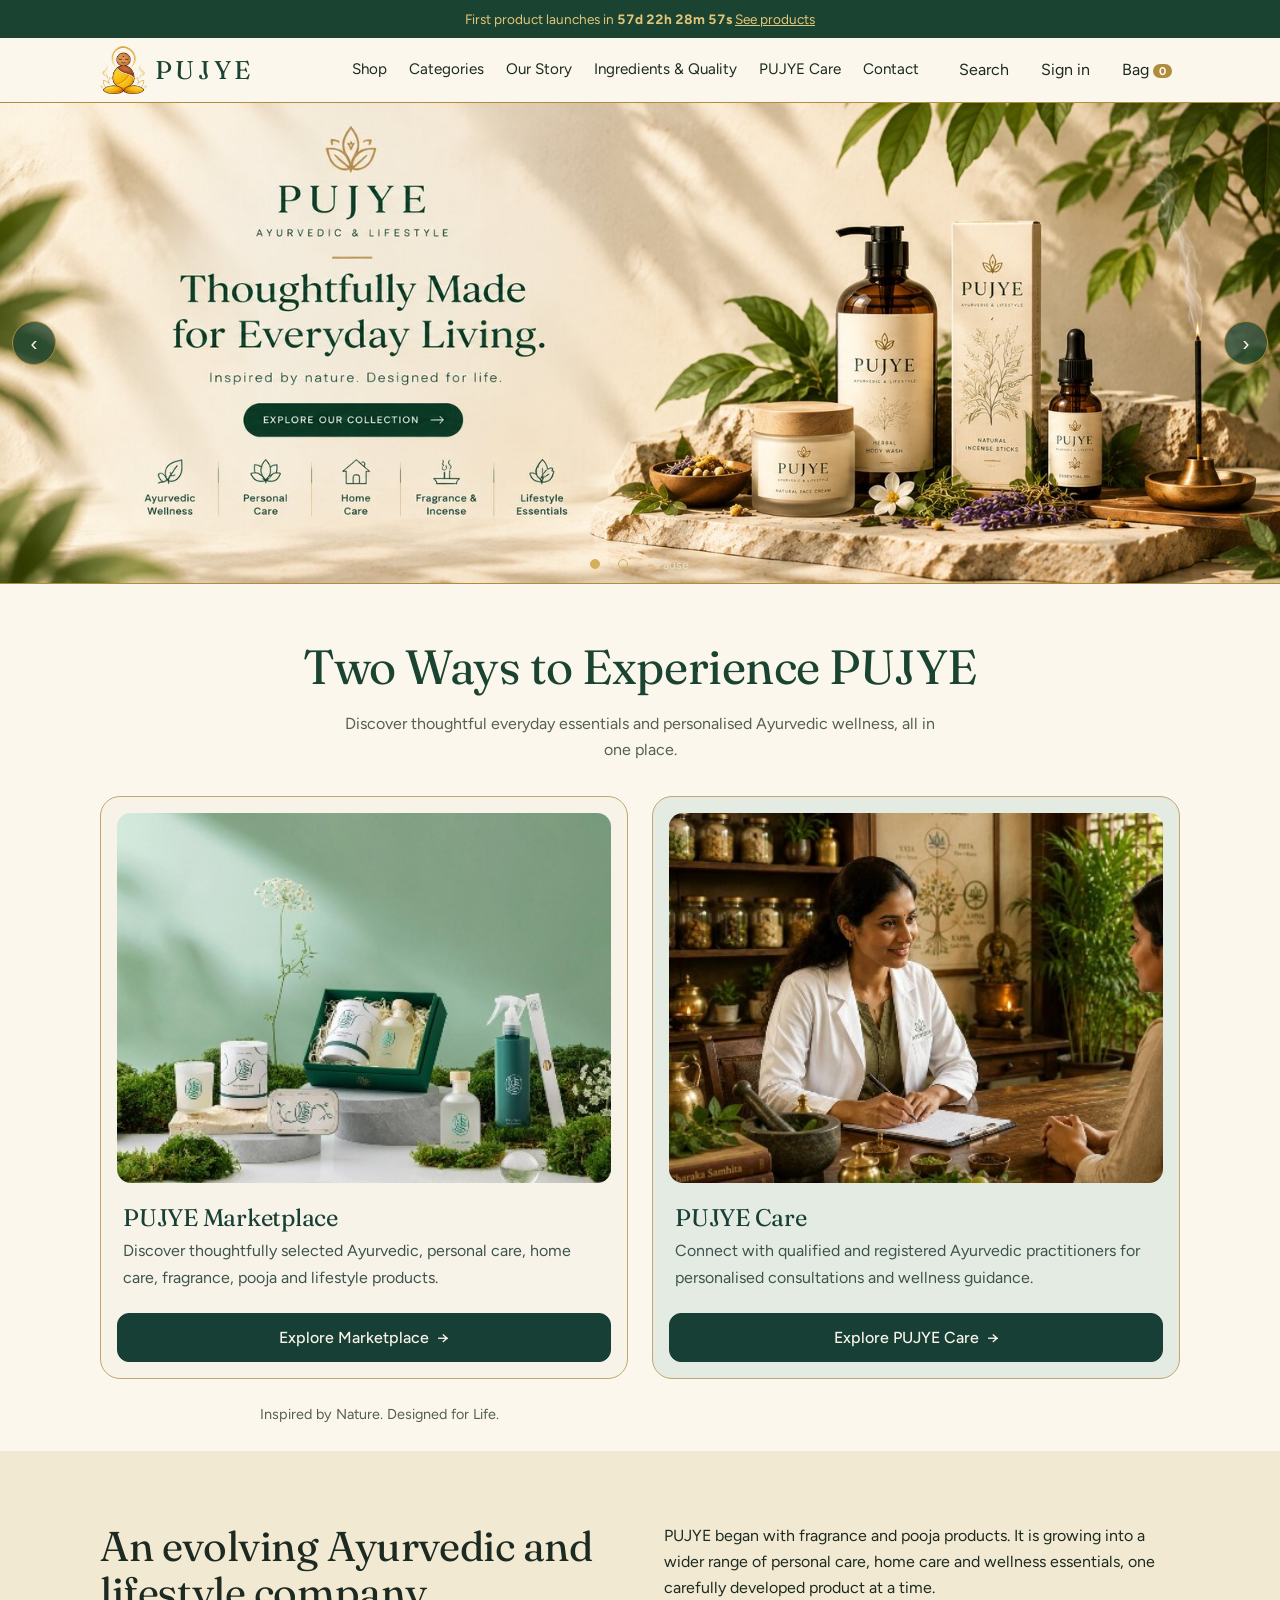
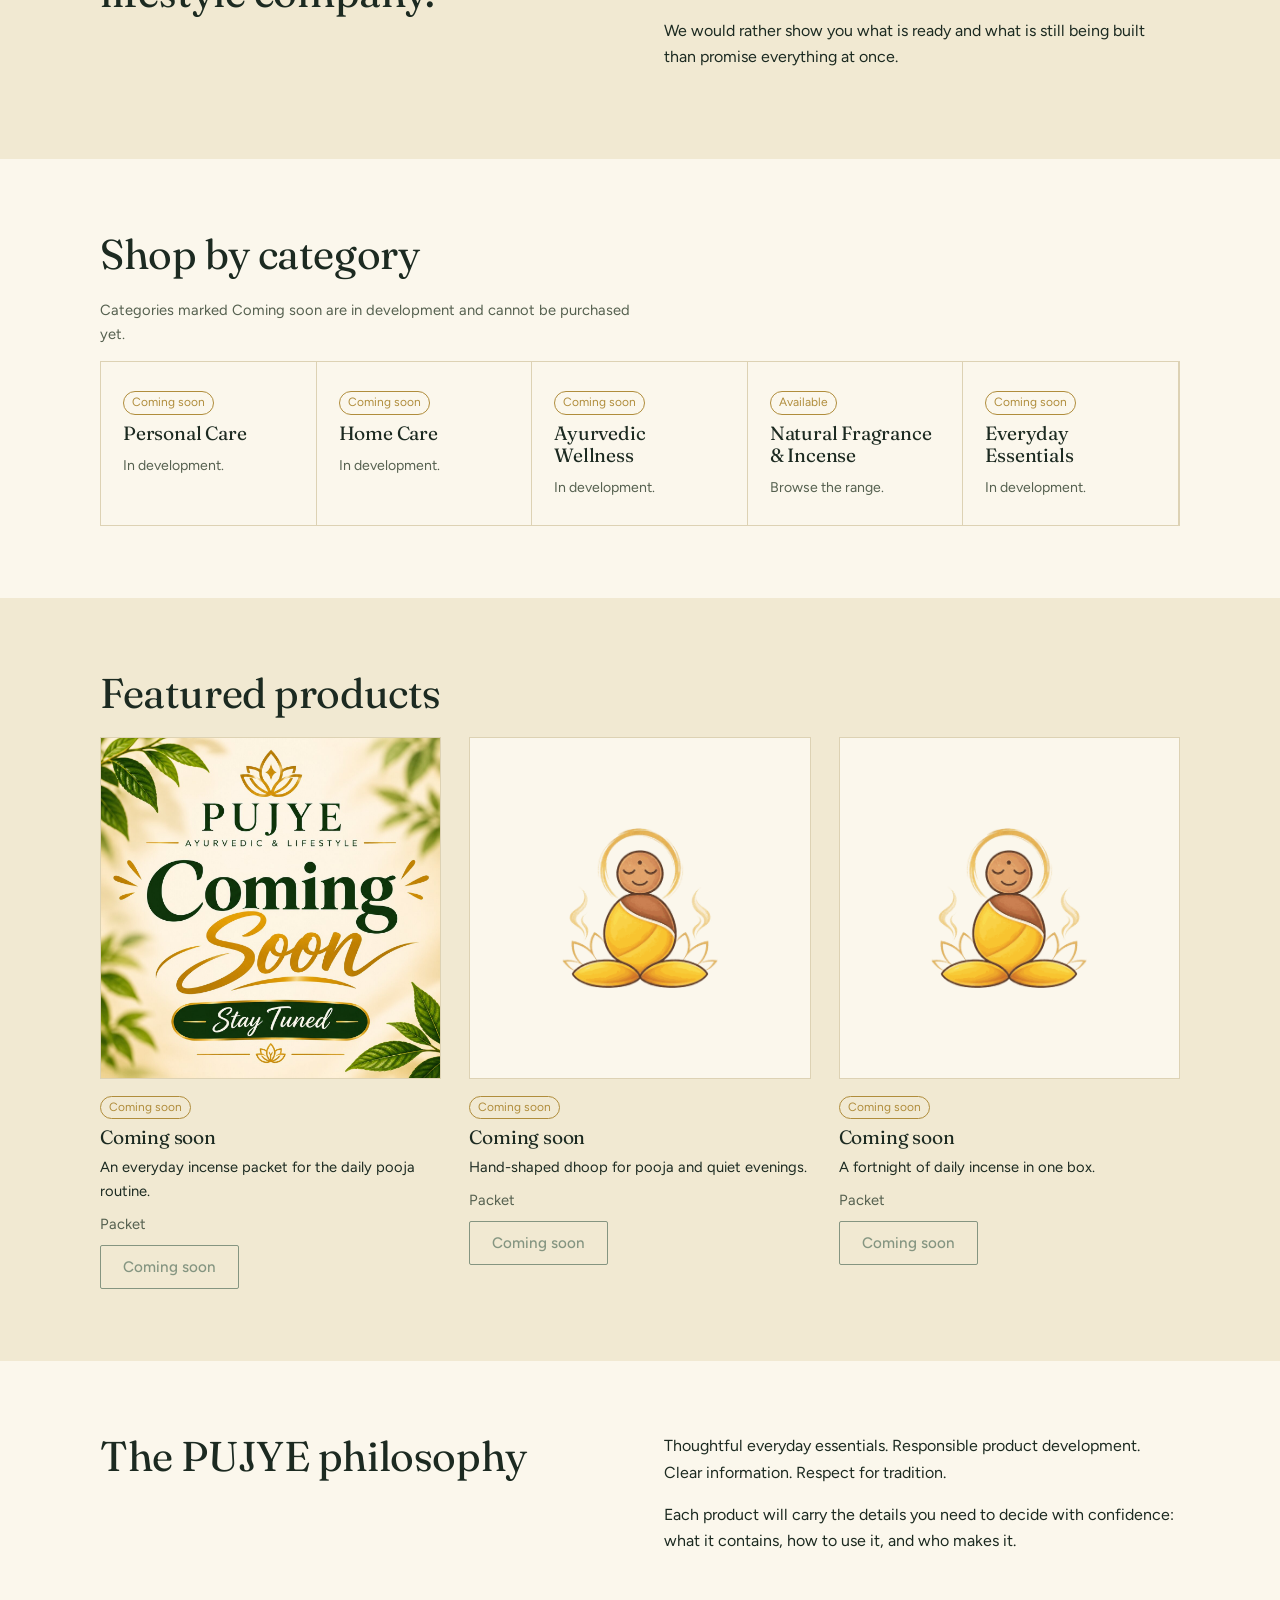
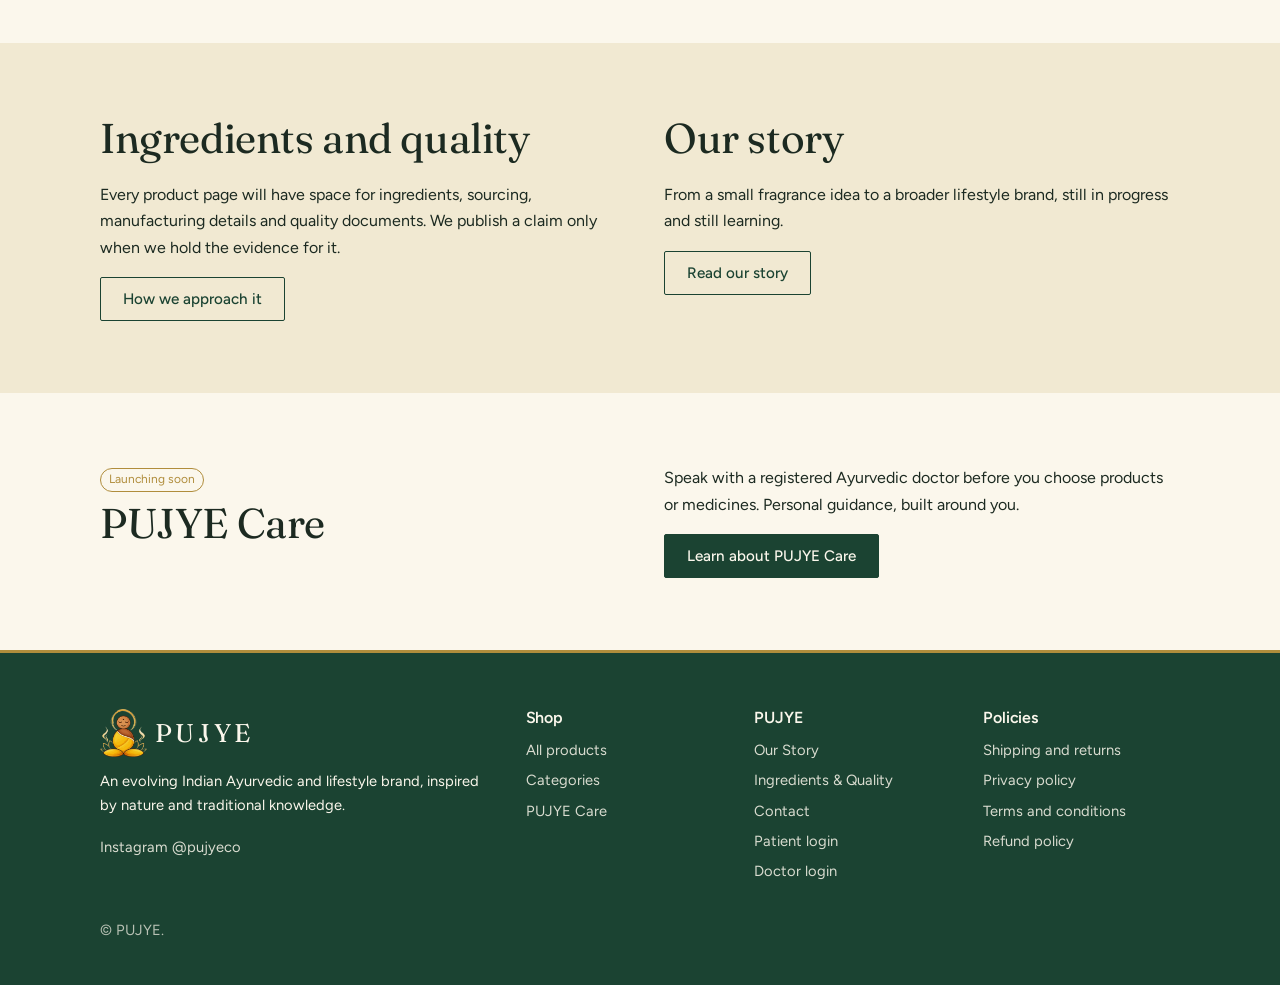
==== commit b1a6fd20: "New home hero" ====
--- a/index.html
+++ b/index.html
@@ -80,6 +80,23 @@
 .dots button[aria-current=true]::before{background:#d4b05a}
 .dots .pp{width:auto;padding:0 10px;margin-left:8px;color:#e6dcc0;font:500 .78rem var(--sn)}.dots .pp::before{display:none}
 @media(max-width:820px){.sl{aspect-ratio:4/3}.sl .tx{padding:20px 56px}.rb{width:38px;height:38px}.rb.pv{left:6px}.rb.nx{right:6px}}
+
+.dual{padding:56px 0 24px}.dual .hd{text-align:center;max-width:720px;margin:0 auto 32px}
+.dual h1{font-size:clamp(1.9rem,4.6vw,3rem);font-weight:400;color:var(--g);margin-bottom:.35em}.dual .sub{color:var(--mut);margin:0 auto}
+.pan2{display:grid;grid-template-columns:1fr 1fr;gap:24px;align-items:stretch}
+.pn{position:relative;display:flex;flex-direction:column;background:#F7F3E9;border:1px solid #C5A46D;border-radius:20px;padding:16px;color:#173F35;transition:transform .3s,box-shadow .3s}
+.pn.care{background:#E4EBE2}
+.pn .pi{position:relative;aspect-ratio:4/3;border-radius:14px;overflow:hidden;background:#E9E2D0;display:grid;place-items:center}
+.pn .pi img{width:100%;height:100%;object-fit:cover;transition:transform .6s}
+.pn .pb{position:absolute;top:12px;left:12px;background:#F7F3E9;color:#173F35;border:1px solid #C5A46D;border-radius:20px;padding:2px 12px;font-size:.8rem}
+.pn h2{font-size:1.5rem;margin:22px 6px 6px;color:#173F35}
+.pn p{margin:0 6px 22px;color:#3d544d;max-width:none}
+.pn .go{margin-top:auto;display:flex;justify-content:center;align-items:center;gap:8px;background:#173F35;color:#F7F3E9;border:1px solid #173F35;border-radius:12px;padding:14px 18px;font:500 1rem var(--sn);text-decoration:none;transition:background .2s,border-color .2s}
+.pn .go::after{content:"";position:absolute;inset:0;border-radius:20px}
+.pn .go:hover,.pn .go:focus-visible{background:#0f2d26;border-color:#C5A46D}.pn .go span{display:inline-block;transition:transform .25s}
+@media(hover:hover){.pn:hover{transform:translateY(-4px);box-shadow:0 14px 34px rgba(23,63,53,.16)}.pn:hover .pi img{transform:scale(1.04)}.pn:hover .go span{transform:translateX(4px)}}
+.dual .tg{text-align:center;color:var(--mut);font-size:.9rem;margin:24px 0 0}
+@media(max-width:760px){.pan2{grid-template-columns:1fr}.dual{padding:36px 0 8px}.pn h2{font-size:1.35rem}}
 .crumb{font-size:.85rem;color:var(--mut);margin:24px 0}.crumb a{color:inherit}
 </style></head><body>
 <div class="ann" id="ann"></div>
@@ -130,8 +147,7 @@
 const jCard=a=>`<a class="art" href="#j-${a.id}"><span class="m">${a.c}</span><h3>${a.n}</h3><p class="m" style="margin:0">${a.d}</p></a>`;
 const sub=()=>`<form id="nl" novalidate><label for="ne">Email address</label><div style="display:flex;gap:10px;flex-wrap:wrap"><input id="ne" type="email" autocomplete="email" style="flex:1 1 220px" aria-describedby="nerr"><button class="btn">Subscribe</button></div><div class="err" id="nerr" role="alert"></div><div class="m"><label style="display:flex;gap:8px;align-items:flex-start;font-size:.85rem"><input type="checkbox" id="nc" style="width:auto;margin-top:5px">I agree to receive occasional emails from PUJYE and understand I can unsubscribe at any time.</label></div><div id="nok"></div></form>`;
 const V={
-home:()=>`${rot()}<div class="w hero"><div><h1>Thoughtfully made for everyday living.</h1><p style="font-size:1.1rem;color:var(--mut)">Discover a more considered approach to everyday essentials, inspired by nature and India’s rich traditions.</p><div class="cta"><a class="btn" href="#shop">Explore the Collection</a><a class="btn o" href="#story">Discover PUJYE</a></div><p class="m" style="margin-top:28px">Inspired by Nature. Designed for Life.</p></div>
-<div class="vis">${window.HERO_IMAGE?`<img src="${window.HERO_IMAGE}" alt="PUJYE" onerror="this.style.display='none'" style="position:absolute;inset:0;width:100%;height:100%;object-fit:cover">`:`<div class="disc"><img class="lg" alt="PUJYE meditating figure logo" width="260" height="267" src="${LOGO}"></div><small>Inspired by Nature. Designed for Life.</small>`}</div></div>
+home:()=>`${rot()}${dual()}
 <section class="sec alt"><div class="w two"><h2>An evolving Ayurvedic and lifestyle company.</h2><div><p>PUJYE began with fragrance and pooja products. It is growing into a wider range of personal care, home care and wellness essentials, one carefully developed product at a time.</p><p>We would rather show you what is ready and what is still being built than promise everything at once.</p></div></div></section>
 <section class="sec"><div class="w"><h2>Shop by category</h2><p class="m">Categories marked Coming soon are in development and cannot be purchased yet.</p>${catCards()}</div></section>
 <section class="sec alt"><div class="w"><h2>Featured products</h2><div class="grid">${PR.filter(p=>p.c!=="partner").map(card).join("")}</div>${foot}</div></section>${PR.some(p=>p.c==="partner")?`<section class="sec"><div class="w"><h2>From partner brands</h2><p class="m">Selected products from other brands, supplied and dispatched by our partners.</p><div class="grid">${PR.filter(p=>p.c==="partner").map(card).join("")}</div></div></section>`:""}
@@ -171,6 +187,10 @@
 {h:"Rooted in tradition. Moving forward with purpose.",t:"The story of PUJYE, still being written.",l:"#story",b:"Read our story",bg:"#21503c"}];
 const BN=Array.isArray(window.BANNERS)&&window.BANNERS.length?window.BANNERS:DEF;
 function bnerr(i){if(i.dataset.d&&i.getAttribute("src")!==i.dataset.d){i.src=i.dataset.d;return}console.warn("PUJYE: banner image not found: "+i.getAttribute("src"));const sl=i.closest(".sl"),k=[...sl.parentNode.children].indexOf(sl),b=DEF[k%DEF.length];sl.style.background=b.bg;sl.innerHTML=`<div class="tx"><img src="${LOGO}" alt=""><h2>${b.h}</h2><p>${b.t}</p><a class="btn" href="${b.l}">${b.b}</a></div>`}
+function pnerr(i){const p=i.parentNode;i.remove();p.insertAdjacentHTML("afterbegin",'<img src="'+LOGO+'" alt="" style="width:30%;height:auto;opacity:.85">')}
+function dual(){const H=window.HOME_PANELS||{},m=H.market||{},c=H.care||{},nodoc=!(Array.isArray(window.DOCTORS)&&window.DOCTORS.length);
+const pn=(cls,o,def,alt,t,d,href,btn,badge)=>`<article class="pn ${cls}"><div class="pi"><img src="${o.img||def}" alt="${o.alt||alt}" loading="lazy" onerror="pnerr(this)">${badge?`<span class="pb">${badge}</span>`:""}</div><h2>${t}</h2><p>${d}</p><a class="go" href="${href}">${btn} <span aria-hidden="true">→</span></a></article>`;
+return`<section class="dual" aria-labelledby="dual-h"><div class="w"><div class="hd"><h1 id="dual-h">Two Ways to Experience PUJYE</h1><p class="sub">Discover thoughtful everyday essentials and personalised Ayurvedic wellness, all in one place.</p></div><div class="pan2">${pn("market",m,"assets/Home/marketplace.jpg","Candles, bottles and a gift box arranged on stone and moss","PUJYE Marketplace","Discover thoughtfully selected Ayurvedic, personal care, home care, fragrance, pooja and lifestyle products.","#shop","Explore Marketplace","")}${pn("care",c,"assets/Home/care.jpg","An Ayurvedic practitioner in consultation with a patient","PUJYE Care","Connect with qualified and registered Ayurvedic practitioners for personalised consultations and wellness guidance.","#care","Explore PUJYE Care",nodoc?(SITE.careStatus||"Launching soon"):"")}</div><p class="tg">Inspired by Nature. Designed for Life.</p></div></section>`}
 function rot(){const n=BN.length;return`<section id="rot" class="rot" aria-roledescription="carousel" aria-label="Featured"><div class="rt">${BN.map((b,i)=>`<div class="sl" role="group" aria-roledescription="slide" aria-label="${i+1} of ${n}"${b.bg?` style="background:${b.bg}"`:""}>${b.img?`<a href="${b.link||"#shop"}" style="position:absolute;inset:0" aria-label="${b.alt||"Featured banner"}"><img class="bi" data-d="${b.img}" src="${b.mimg&&innerWidth<=820?b.mimg:b.img}" alt="${b.alt||""}" onerror="bnerr(this)"></a>`:`<div class="tx"><img src="${LOGO}" alt=""><h2>${b.h}</h2><p>${b.t}</p><a class="btn" href="${b.l}">${b.b}</a></div>`}</div>`).join("")}</div>${n>1?`<button class="rb pv" aria-label="Previous slide">‹</button><button class="rb nx" aria-label="Next slide">›</button><div class="dots">${BN.map((b,i)=>`<button aria-label="Go to slide ${i+1}"></button>`).join("")}<button class="pp" aria-label="Pause slideshow">Pause</button></div>`:""}</section>`}
 function careInit(){const f=$("#cb");if(!f)return;const D=window.DOCTORS,ds=$("#bd"),ss=$("#bs"),go=t=>SITE.whatsapp?"https://wa.me/"+SITE.whatsapp+"?text="+encodeURIComponent(t):SITE.email?"mailto:"+SITE.email+"?subject="+encodeURIComponent(t):"";
 const cur=()=>ds.value===""?null:D[+ds.value];
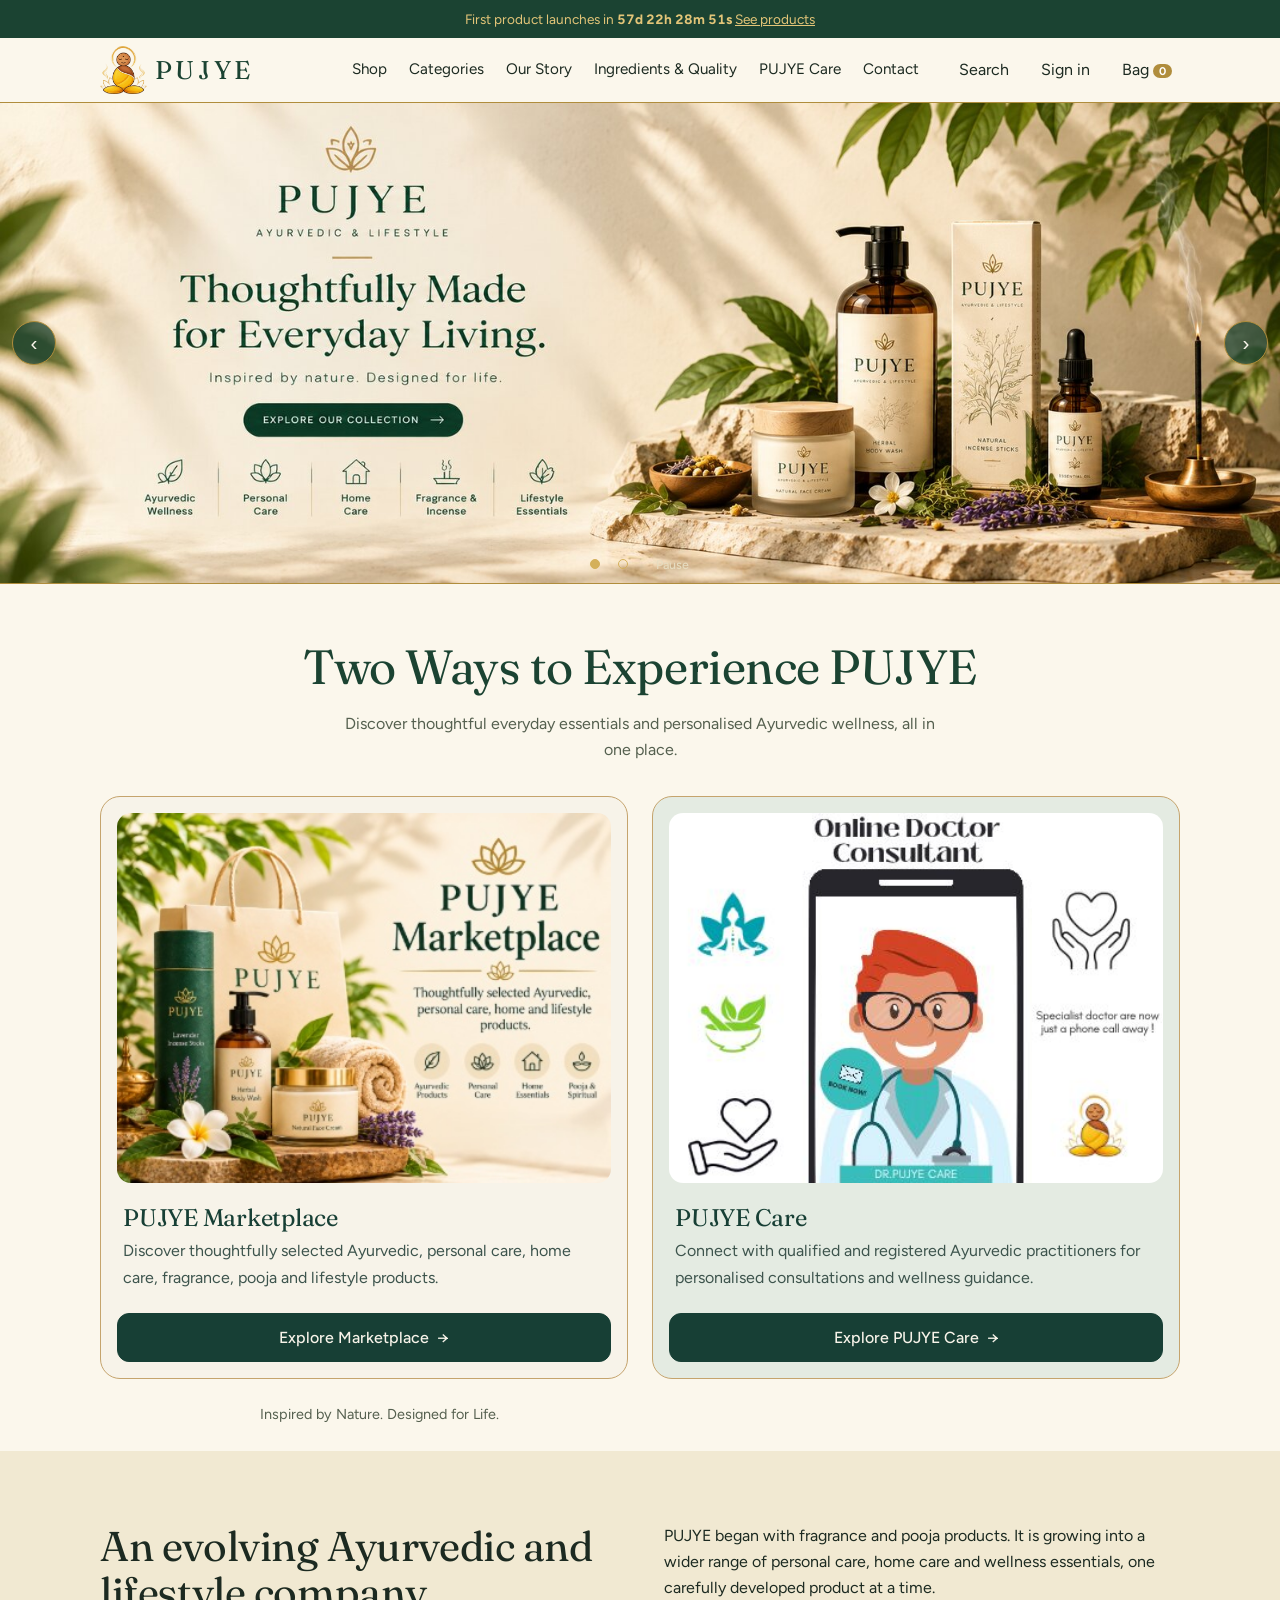
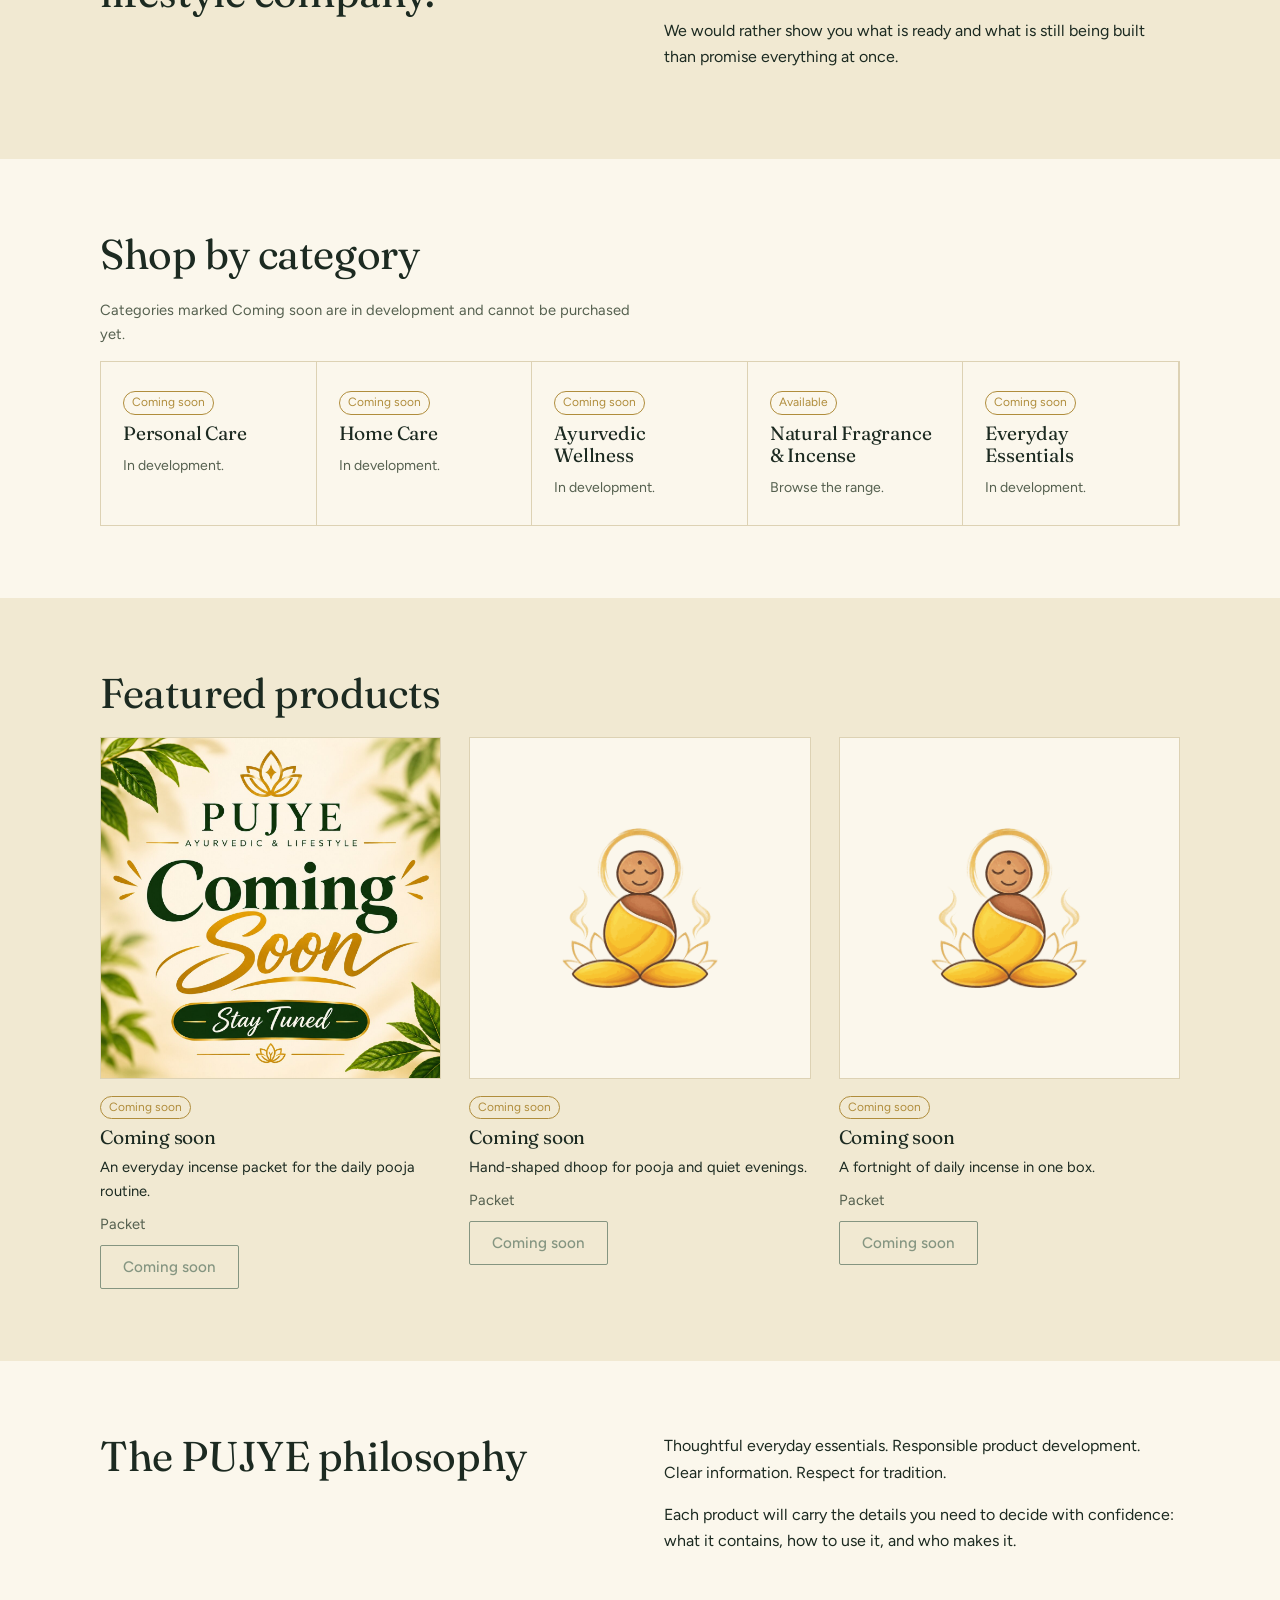
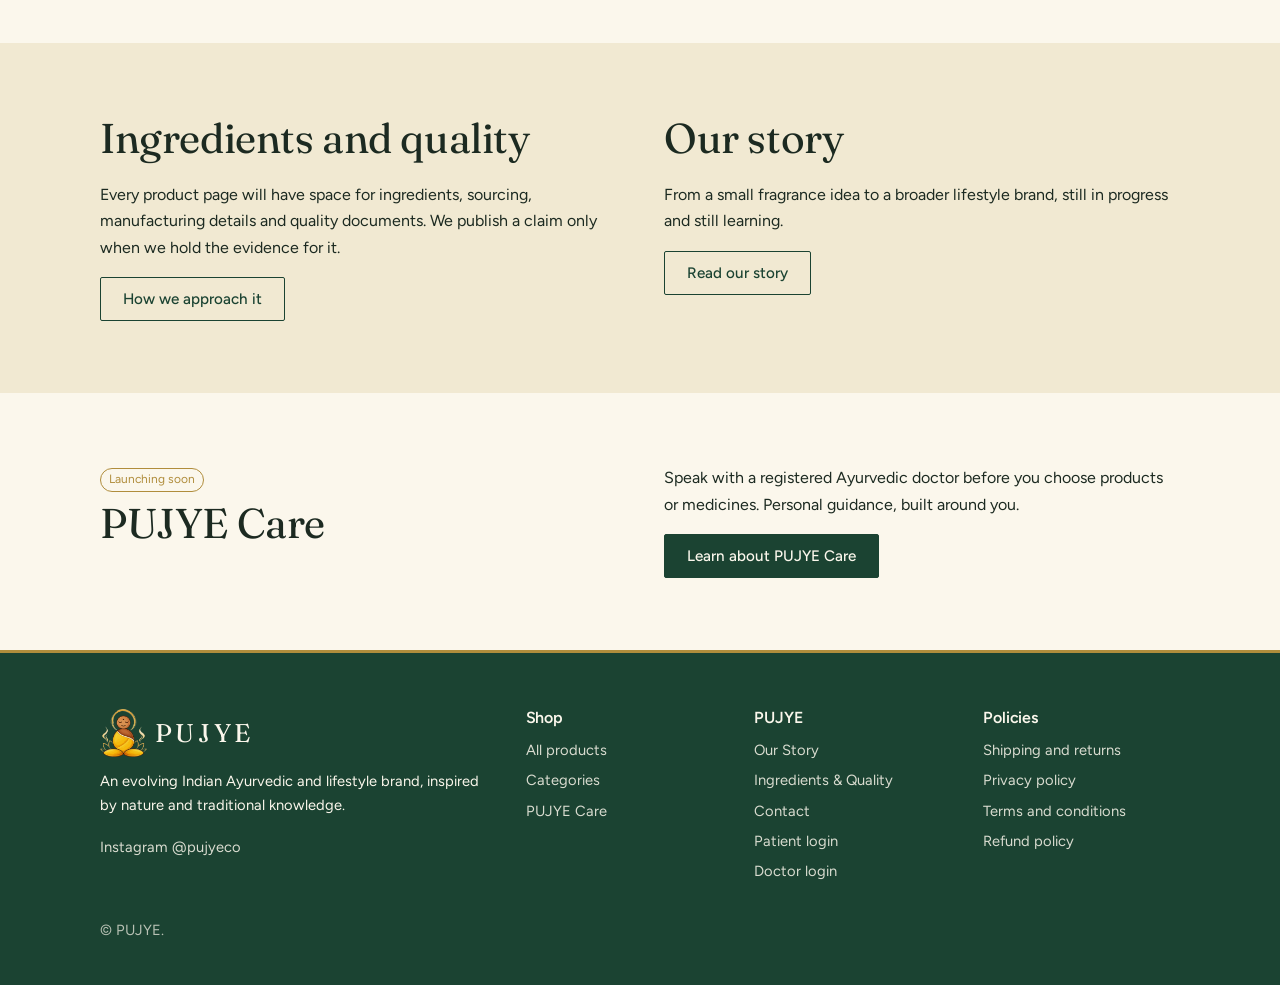
==== commit c4f5e9ab: "Add Care video" ====
--- a/index.html
+++ b/index.html
@@ -97,6 +97,7 @@
 @media(hover:hover){.pn:hover{transform:translateY(-4px);box-shadow:0 14px 34px rgba(23,63,53,.16)}.pn:hover .pi img{transform:scale(1.04)}.pn:hover .go span{transform:translateX(4px)}}
 .dual .tg{text-align:center;color:var(--mut);font-size:.9rem;margin:24px 0 0}
 @media(max-width:760px){.pan2{grid-template-columns:1fr}.dual{padding:36px 0 8px}.pn h2{font-size:1.35rem}}
+.chero{display:grid;grid-template-columns:1.1fr .9fr;gap:40px;align-items:center}.cmedia{border-radius:14px;overflow:hidden;border:1px solid #C5A46D;background:#173F35}.cmedia video,.cmedia iframe,.cmedia img{display:block}@media(max-width:820px){.chero{grid-template-columns:1fr;gap:24px}}
 .crumb{font-size:.85rem;color:var(--mut);margin:24px 0}.crumb a{color:inherit}
 </style></head><body>
 <div class="ann" id="ann"></div>
@@ -163,7 +164,7 @@
 care:()=>{const D=Array.isArray(window.DOCTORS)?window.DOCTORS:[],
 go=t=>SITE.whatsapp?"https://wa.me/"+SITE.whatsapp+"?text="+encodeURIComponent(t):SITE.email?"mailto:"+SITE.email+"?subject="+encodeURIComponent(t):"https://www.instagram.com/pujyeco/",
 box=a=>a.map(x=>`<div class="cat"><h3>${x[0]}</h3><p>${x[1]}</p></div>`).join("");
-return`<div class="w sec"><span class="badge">${SITE.careStatus||(D.length?"Booking by request":"Launching soon")}</span><h1>PUJYE Care</h1><p style="font-size:1.1rem">Every person has different health concerns, habits and needs. PUJYE Care lets you speak with a registered Ayurvedic doctor first, instead of choosing products or medicines by guesswork.</p>${D.length?`<p class="m">Appointments are arranged by request while online booking is being built.</p>`:""}<div class="cta">${D.length?`<button class="btn" data-go="cb">Request a consultation</button>`:`<a class="btn" href="${go("Please notify me when PUJYE Care launches")}" rel="noopener">Get notified</a>`}<a class="btn o" href="#patient-login">Patient login</a><a class="btn o" href="#care-doctors">For doctors</a></div>
+return`<div class="w sec"><div class="chero"><div><span class="badge">${SITE.careStatus||(D.length?"Booking by request":"Launching soon")}</span><h1>PUJYE Care</h1><p style="font-size:1.1rem">Every person has different health concerns, habits and needs. PUJYE Care lets you speak with a registered Ayurvedic doctor first, instead of choosing products or medicines by guesswork.</p>${D.length?`<p class="m">Appointments are arranged by request while online booking is being built.</p>`:""}<div class="cta">${D.length?`<button class="btn" data-go="cb">Request a consultation</button>`:`<a class="btn" href="${go("Please notify me when PUJYE Care launches")}" rel="noopener">Get notified</a>`}<a class="btn o" href="#patient-login">Patient login</a><a class="btn o" href="#care-doctors">For doctors</a></div></div>${cmedia()}</div>
 <h2 style="margin-top:56px">How it works</h2><div class="cats">${box([["Discover","Learn how PUJYE Care works and meet our practitioners."],["Request","Choose a doctor and a time for a video or audio consultation. Our team confirms your slot."],["Consult","Describe your concerns to the doctor during the consultation. The doctor assesses you and gives professional advice."],["Recommendations","Where the doctor considers it appropriate: lifestyle, diet and daily routine guidance, suitable wellness products, and medicines the doctor prescribes."],["Follow up","Your doctor can advise a follow-up appointment when needed."]])}</div>
 <h2 style="margin-top:56px">Our practitioners</h2>${D.length?`<div class="grid">${D.map((d,i)=>`<article class="card">${d.img?`<div class="ph"><img src="${d.img}" alt="${d.n}" onerror="noimg(this)" style="width:100%;height:100%;object-fit:cover"></div>`:""}<h3>${d.n}</h3><p class="m">${[d.q,d.sp,d.exp].filter(Boolean).join(". ")}</p>${d.lang?`<p class="m">Languages: ${d.lang}</p>`:""}${d.reg?`<p class="m">Registration: ${d.reg}</p>`:""}${d.fee!=null?`<p class="m">Consultation fee: ₹${d.fee}</p>`:""}${d.slots&&d.slots.length?`<p class="m">Available: ${d.slots.join("; ")}</p>`:""}<button class="btn o" data-doc="${i}">Request this doctor</button></article>`).join("")}</div>
 <h2 id="care-book" style="margin-top:56px">Request a consultation</h2><p class="m" style="max-width:560px">Share only your name and phone number here. Describe your concerns to the doctor during the consultation. This is a request, not a confirmed appointment. Not for emergencies: in an emergency call 112 or go to the nearest hospital.</p>
@@ -187,6 +188,11 @@
 {h:"Rooted in tradition. Moving forward with purpose.",t:"The story of PUJYE, still being written.",l:"#story",b:"Read our story",bg:"#21503c"}];
 const BN=Array.isArray(window.BANNERS)&&window.BANNERS.length?window.BANNERS:DEF;
 function bnerr(i){if(i.dataset.d&&i.getAttribute("src")!==i.dataset.d){i.src=i.dataset.d;return}console.warn("PUJYE: banner image not found: "+i.getAttribute("src"));const sl=i.closest(".sl"),k=[...sl.parentNode.children].indexOf(sl),b=DEF[k%DEF.length];sl.style.background=b.bg;sl.innerHTML=`<div class="tx"><img src="${LOGO}" alt=""><h2>${b.h}</h2><p>${b.t}</p><a class="btn" href="${b.l}">${b.b}</a></div>`}
+function cmedia(){const V=window.CARE_VIDEO||{},rm=window.matchMedia&&matchMedia("(prefers-reduced-motion:reduce)").matches,ap=V.autoplay!==false&&!rm,ttl=esc(V.title||"PUJYE Care video"),ra=/^\d{1,2}\s*\/\s*\d{1,2}$/.test(V.ratio||"")?V.ratio:"16/9";let m;
+if(V.youtube){const id=String(V.youtube).replace(/[^\w-]/g,"");m=`<iframe src="https://www.youtube-nocookie.com/embed/${id}?rel=0&modestbranding=1&playsinline=1${ap?"&autoplay=1&mute=1&loop=1&playlist="+id:""}" title="${ttl}" allow="autoplay; encrypted-media; picture-in-picture; fullscreen" allowfullscreen loading="lazy" referrerpolicy="strict-origin-when-cross-origin" style="width:100%;height:100%;border:0"></iframe>`}
+else if(V.src){m=`<video src="${esc(V.src)}"${V.poster?` poster="${esc(V.poster)}"`:""} controls playsinline preload="metadata"${ap?" autoplay muted loop":""} aria-label="${ttl}" style="width:100%;height:100%;object-fit:cover">${V.captions?`<track kind="captions" src="${esc(V.captions)}" srclang="en" label="English" default>`:""}</video>`}
+else m='<img src="assets/Home/care.jpg" alt="An Ayurvedic practitioner in consultation with a patient" onerror="pnerr(this)" style="width:100%;height:100%;object-fit:cover">';
+return`<div class="cmedia" style="aspect-ratio:${ra}">${m}</div>`}
 function pnerr(i){const p=i.parentNode;i.remove();p.insertAdjacentHTML("afterbegin",'<img src="'+LOGO+'" alt="" style="width:30%;height:auto;opacity:.85">')}
 function dual(){const H=window.HOME_PANELS||{},m=H.market||{},c=H.care||{},nodoc=!(Array.isArray(window.DOCTORS)&&window.DOCTORS.length);
 const pn=(cls,o,def,alt,t,d,href,btn,badge)=>`<article class="pn ${cls}"><div class="pi"><img src="${o.img||def}" alt="${o.alt||alt}" loading="lazy" onerror="pnerr(this)">${badge?`<span class="pb">${badge}</span>`:""}</div><h2>${t}</h2><p>${d}</p><a class="go" href="${href}">${btn} <span aria-hidden="true">→</span></a></article>`;
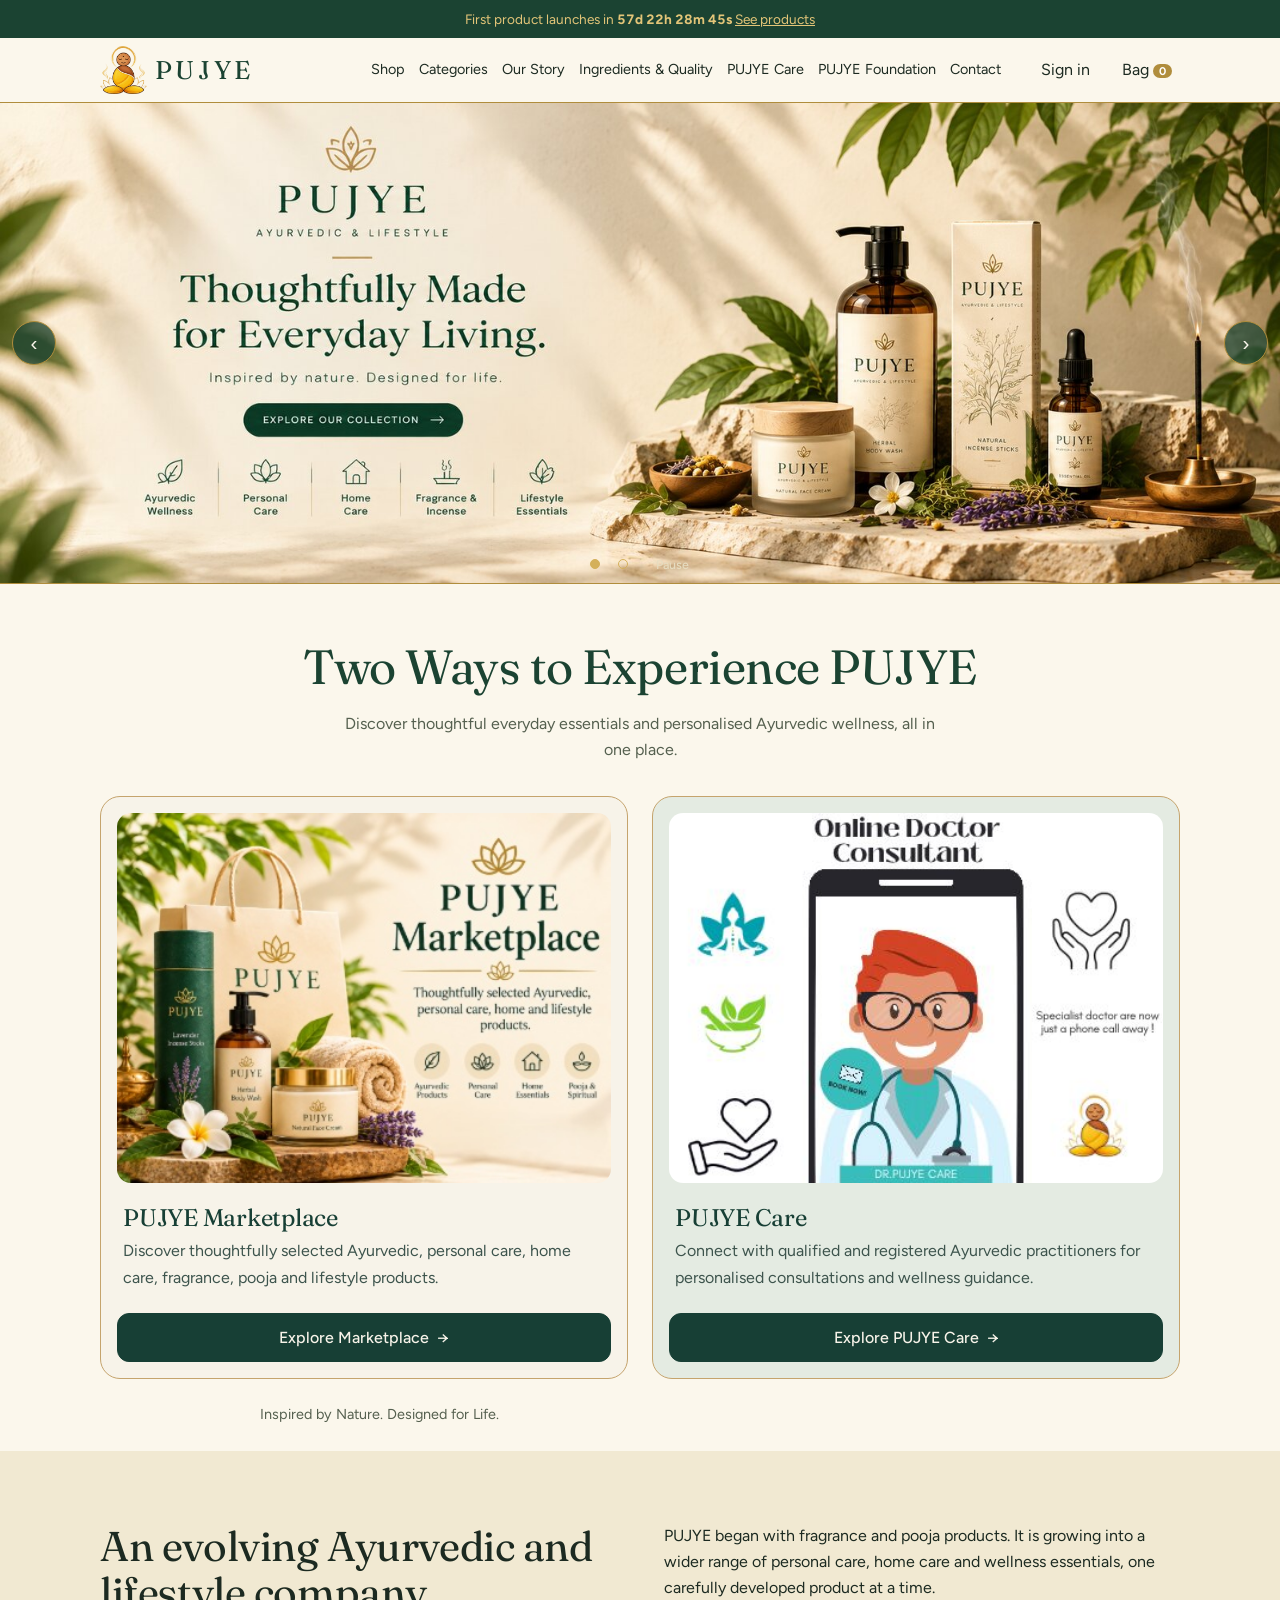
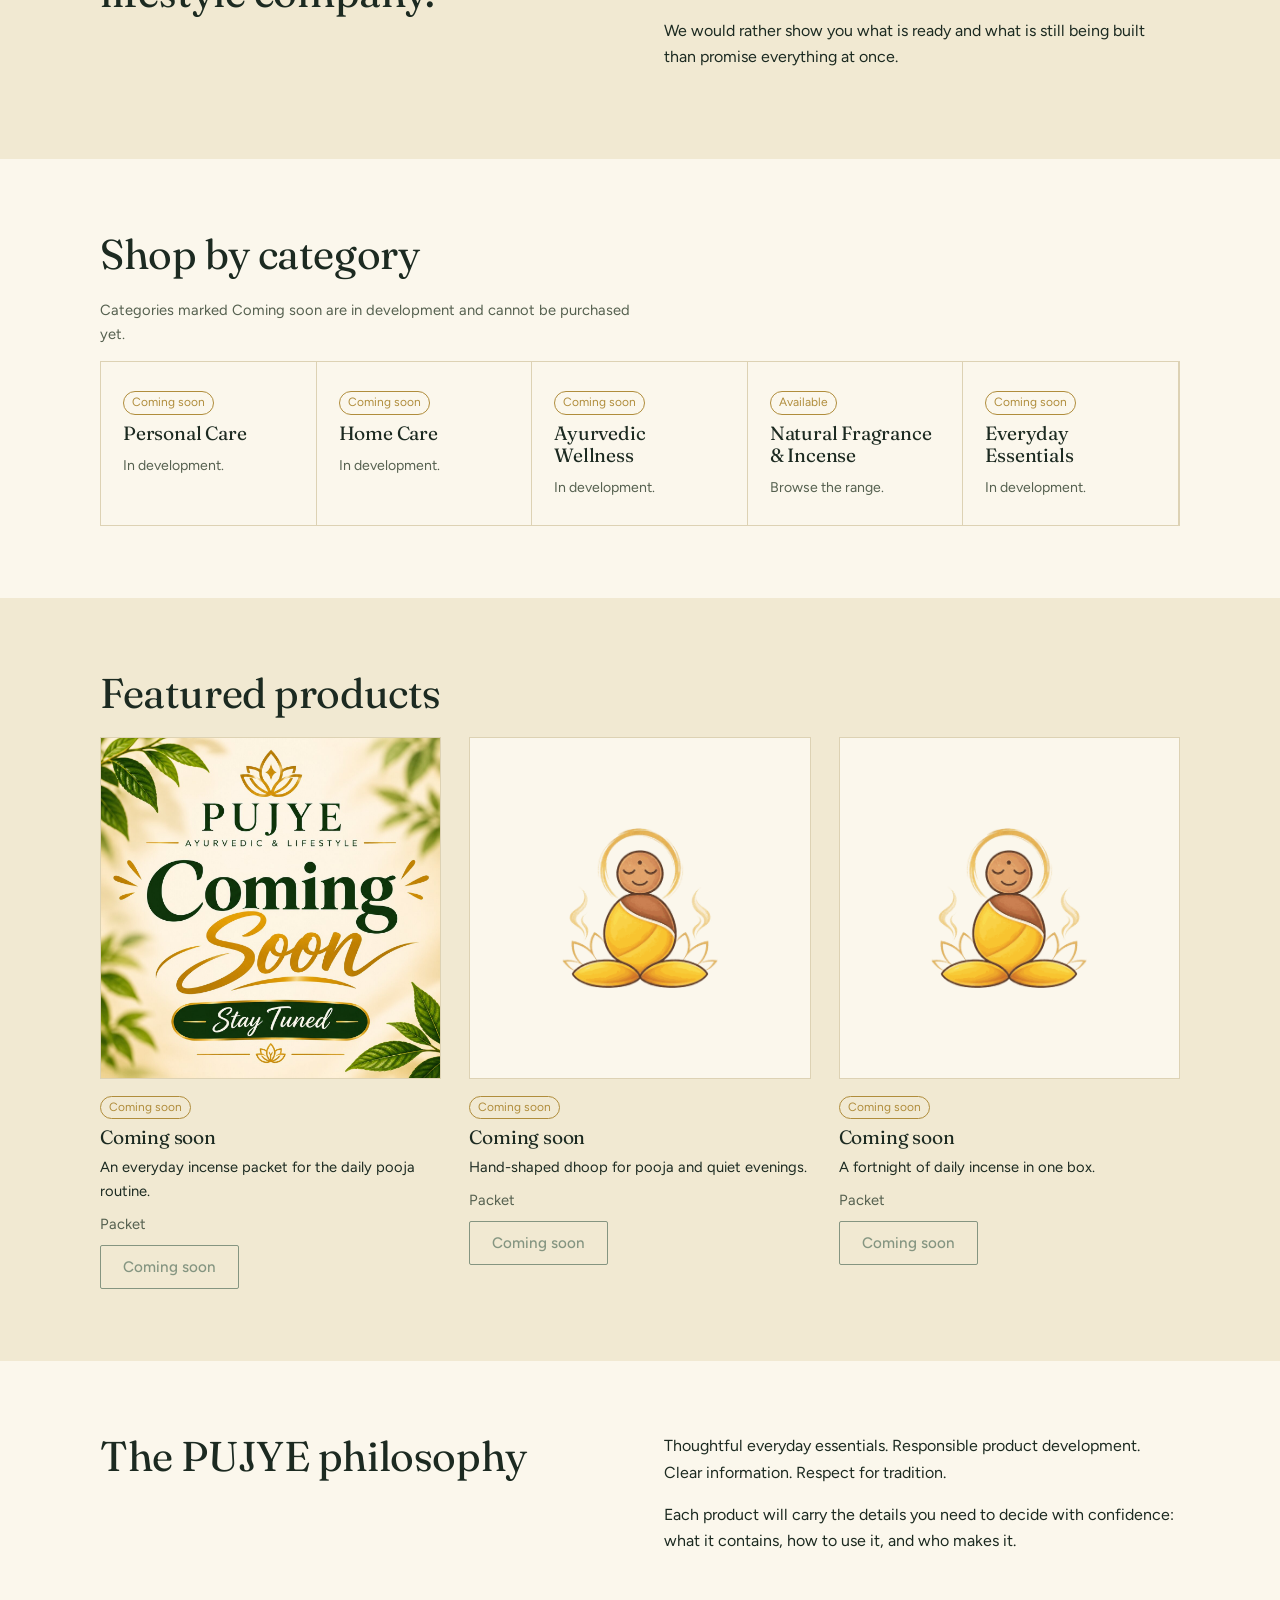
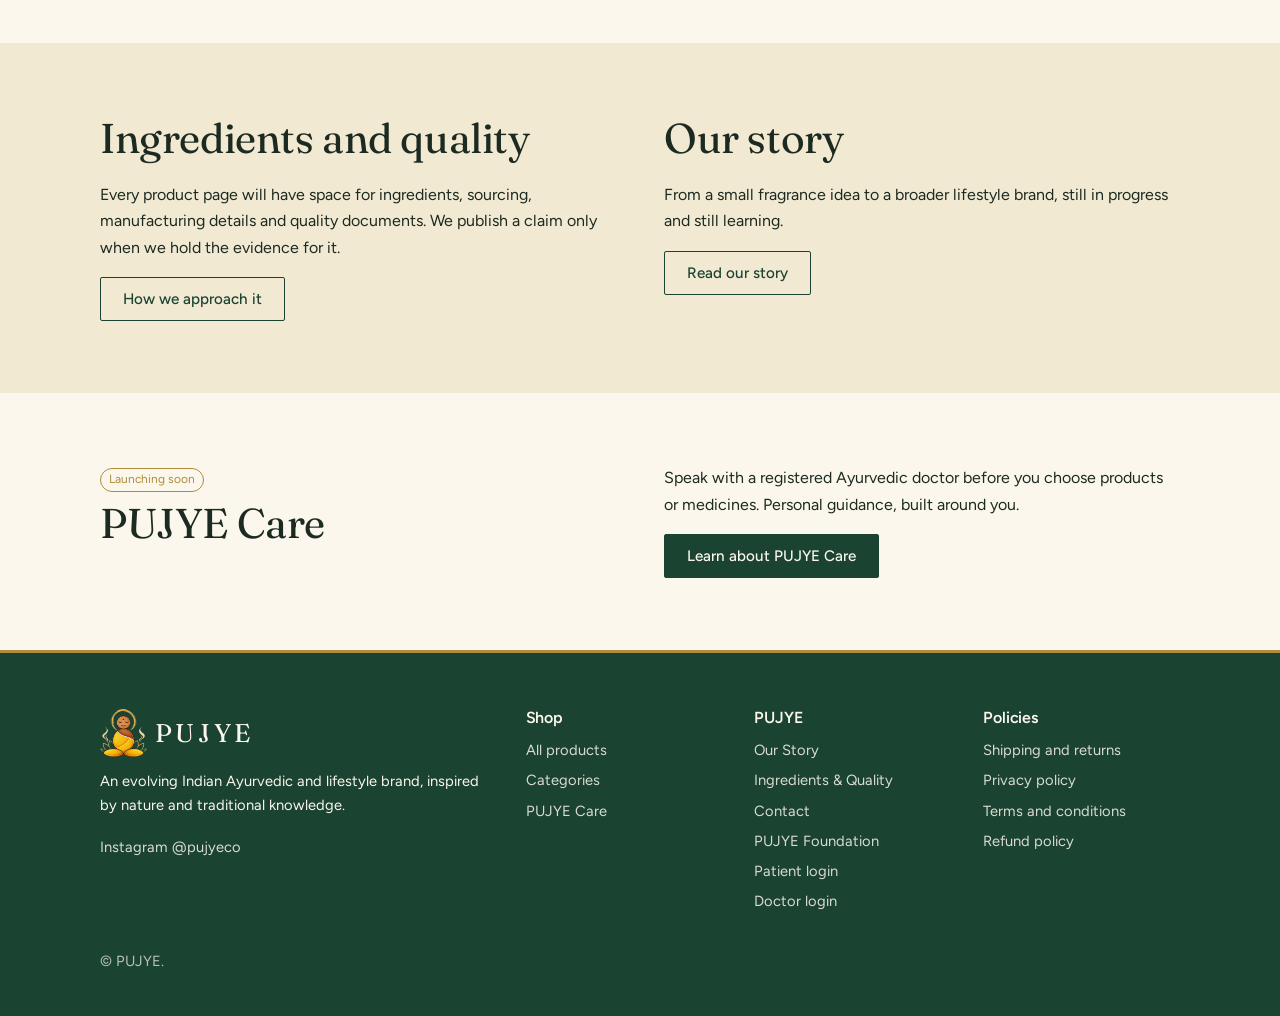
==== commit c0e03442: "Add Foundation, remove search" ====
--- a/index.html
+++ b/index.html
@@ -26,11 +26,11 @@
 header{position:sticky;top:env(safe-area-inset-top,0px);z-index:20;background:var(--bg);border-bottom:1px solid var(--au)}
 .hb{display:flex;align-items:center;gap:16px;height:64px}
 .logo img{height:48px;width:auto;object-fit:contain}.logo{font-family:var(--sf);font-size:1.6rem;letter-spacing:.14em;text-decoration:none;color:var(--g);display:flex;align-items:center;gap:8px}
-nav{display:flex;gap:22px;margin-left:auto}nav a{text-decoration:none;font-size:.95rem;padding:4px 0;border-bottom:1px solid transparent}nav a:hover,nav a.on{border-color:var(--au)}
+nav{display:flex;gap:14px;margin-left:auto}nav a{text-decoration:none;font-size:.9rem;padding:4px 0;border-bottom:1px solid transparent}nav a:hover,nav a.on{border-color:var(--au)}
 .ic{background:none;border:0;color:inherit;cursor:pointer;font:inherit;padding:8px;min-width:40px;min-height:40px}
 .bagb{position:relative}.bagb b{background:var(--au);color:#fff;border-radius:9px;font-size:.7rem;padding:0 6px;margin-left:4px}
 #mb{display:none}
-@media(max-width:820px){#mb{display:block}nav{display:none;position:absolute;top:64px;left:0;right:0;background:var(--bg);flex-direction:column;padding:12px 20px 20px;border-bottom:1px solid var(--ln);gap:6px}nav.open{display:flex}nav a{padding:10px 0}.hb .sp{margin-left:auto}}
+@media(max-width:1100px){#mb{display:block}nav{display:none;position:absolute;top:64px;left:0;right:0;background:var(--bg);flex-direction:column;padding:12px 20px 20px;border-bottom:1px solid var(--ln);gap:6px}nav.open{display:flex}nav a{padding:10px 0}.hb .sp{margin-left:auto}}
 .btn{display:inline-block;background:var(--g);color:var(--on);border:1px solid var(--g);padding:12px 22px;font:500 .95rem var(--sn);text-decoration:none;cursor:pointer;border-radius:2px;transition:background .2s}
 .btn:hover{background:transparent;color:var(--g)}.btn.o{background:transparent;color:var(--g)}.btn.o:hover{background:var(--g);color:var(--on)}.btn[disabled]{opacity:.5;cursor:not-allowed}
 .hero{display:grid;grid-template-columns:1.05fr .95fr;gap:40px;align-items:center;padding:56px 0 72px}
@@ -98,14 +98,16 @@
 .dual .tg{text-align:center;color:var(--mut);font-size:.9rem;margin:24px 0 0}
 @media(max-width:760px){.pan2{grid-template-columns:1fr}.dual{padding:36px 0 8px}.pn h2{font-size:1.35rem}}
 .chero{display:grid;grid-template-columns:1.1fr .9fr;gap:40px;align-items:center}.cmedia{border-radius:14px;overflow:hidden;border:1px solid #C5A46D;background:#173F35}.cmedia video,.cmedia iframe,.cmedia img{display:block}@media(max-width:820px){.chero{grid-template-columns:1fr;gap:24px}}
+.fhero{background:#173F35;color:#F7F3E9;border-bottom:1px solid #C5A46D;padding:64px 0 56px}.fhero h1{color:#F7F3E9;margin-bottom:.25em}.fhero .badge{border-color:#C5A46D;color:#E6D2A8}
+.fhero .ftag{font-family:var(--sf);font-size:clamp(1.2rem,3vw,1.7rem);color:#D9BE86;margin:0 0 28px;max-width:none}.fhero .fi p{color:#EDE7D6;max-width:62ch}.fhero .fi p:last-child{margin-bottom:0}
+.fnote{border-left:3px solid #C5A46D;background:var(--s);padding:12px 16px;margin:20px 0;max-width:62ch}
 .crumb{font-size:.85rem;color:var(--mut);margin:24px 0}.crumb a{color:inherit}
 </style></head><body>
 <div class="ann" id="ann"></div>
 <header><div class="w hb">
 <a class="logo" href="#home" aria-label="PUJYE home"><img class="lg" alt="" width="52" height="48">PUJYE</a>
-<nav id="nav" aria-label="Main"><a href="#shop">Shop</a><a href="#categories">Categories</a><a href="#story">Our Story</a><a href="#quality">Ingredients &amp; Quality</a><a href="#care">PUJYE Care</a><a href="#contact">Contact</a></nav>
+<nav id="nav" aria-label="Main"><a href="#shop">Shop</a><a href="#categories">Categories</a><a href="#story">Our Story</a><a href="#quality">Ingredients &amp; Quality</a><a href="#care">PUJYE Care</a><a href="#foundation">PUJYE Foundation</a><a href="#contact">Contact</a></nav>
 <span class="sp"></span>
-<button class="ic" id="sr" aria-label="Search products">Search</button>
 <a class="ic" href="#login" style="text-decoration:none;display:inline-flex;align-items:center">Sign in</a>
 <button class="ic bagb" id="bag" aria-label="Open shopping bag">Bag<b id="bc">0</b></button>
 <button class="ic" id="mb" aria-label="Menu" aria-expanded="false">Menu</button>
@@ -115,7 +117,7 @@
 <footer><div class="w"><div class="fg">
 <div><div class="logo" style="color:var(--on)"><img class="lg" alt="" width="52" height="48">PUJYE</div><p style="margin-top:12px">An evolving Indian Ayurvedic and lifestyle brand, inspired by nature and traditional knowledge.</p><a href="https://www.instagram.com/pujyeco/" rel="noopener">Instagram @pujyeco</a></div>
 <div><h3>Shop</h3><a href="#shop">All products</a><a href="#categories">Categories</a><a href="#care">PUJYE Care</a></div>
-<div><h3>PUJYE</h3><a href="#story">Our Story</a><a href="#quality">Ingredients &amp; Quality</a><a href="#contact">Contact</a><a href="#patient-login">Patient login</a><a href="#doctor-login">Doctor login</a></div>
+<div><h3>PUJYE</h3><a href="#story">Our Story</a><a href="#quality">Ingredients &amp; Quality</a><a href="#contact">Contact</a><a href="#foundation">PUJYE Foundation</a><a href="#patient-login">Patient login</a><a href="#doctor-login">Doctor login</a></div>
 <div><h3>Policies</h3><a href="#policy">Shipping and returns</a><a href="#policy">Privacy policy</a><a href="#policy">Terms and conditions</a><a href="#policy">Refund policy</a></div>
 </div><p class="m" style="margin-top:32px;color:inherit;opacity:.7">© PUJYE.</p></div></footer>
 <script>window.addEventListener("error",function(e){if(/products\.js/.test(e.filename||""))window.PJERR=e.message+" (line "+e.lineno+")"})</script>
@@ -177,6 +179,15 @@
 "patient-login":()=>authBox("patient"),
 "doctor-login":()=>authBox("doctor"),
 account:()=>SITE.supabase?`<div class="w sec" style="max-width:640px"><h1>Your account</h1><div id="accb"><p class="m">Loading…</p></div></div>`:`<div class="w sec"><h1>Your account</h1><div class="ok">Accounts are not open yet. <a href="#care">Back to PUJYE Care</a></div></div>`,
+foundation:()=>{const F=window.FOUNDATION||{},R=Array.isArray(F.reports)?F.reports:[],on=/^https:\/\//.test(F.supportUrl||""),
+go=t=>SITE.whatsapp?"https://wa.me/"+SITE.whatsapp+"?text="+encodeURIComponent(t):SITE.email?"mailto:"+SITE.email+"?subject="+encodeURIComponent(t):"https://www.instagram.com/pujyeco/",
+box=a=>a.map(x=>`<div class="cat"><h3>${x[0]}</h3><p>${x[1]}</p></div>`).join("");
+return`<section class="fhero"><div class="w"><span class="badge">${esc(F.status||"In development")}</span><h1>PUJYE Foundation</h1><p class="ftag">Small Contributions. Meaningful Changes.</p><div class="fi"><p>At PUJYE, we believe that growth becomes more meaningful when it creates a positive impact on others.</p><p>PUJYE Foundation is our social-impact initiative, created with the vision of bringing people together to support individuals and families in need.</p><p>Through voluntary contributions from PUJYE and our customers, we aim to support meaningful initiatives such as food assistance, educational support, essential supplies and community welfare.</p></div></div></section>
+<section class="sec"><div class="w two"><h2>Our Purpose</h2><div><p>A business is more than what it sells. As PUJYE grows, we want a part of that growth to reach people who need support.</p><p>We also want to make it simple for our customers to take part, if they wish to. Every contribution, large or small, is meant to add up to something meaningful.</p><p class="m">PUJYE Foundation is still being shaped. We will share details as they become final.</p></div></div></section>
+<section class="sec alt"><div class="w"><h2>Areas of Support</h2><p class="m">These are the areas we aim to support. We will announce specific projects only when they are real.</p><div class="cats">${box([["Food assistance","Helping families who struggle to put meals on the table."],["Educational support","Supporting the learning of children and students."],["Essential supplies","Everyday necessities for people and families in need."],["Community welfare","Initiatives that make life better for the wider community."]])}</div></div></section>
+<section class="sec"><div class="w"><h2>How It Works</h2><p class="m">This is how we plan for it to work. It is not open yet.</p><div class="cats">${box([["PUJYE’s own contribution","PUJYE intends to set aside a contribution of its own towards the Foundation."],["Optional customer contributions","Customers will be able to choose to contribute. It will always be optional, and nothing will be added to an order unless you choose it."],["Records and reports","Contributions and how they were used will be recorded and shared in the Transparency section below."]])}</div></div></section>
+<section class="sec alt"><div class="w"><h2>Transparency</h2><p>When PUJYE Foundation begins its work, we plan to publish activity reports and a record of contributions received and how they were used.</p>${R.length?`<div class="grid">${R.map(r=>`<article class="card"><h3>${esc(r.t)}</h3>${r.date?`<p class="m">${esc(r.date)}</p>`:""}<p>${esc(r.d)}</p>${/^https:\/\//.test(r.link||"")?`<a class="btn o" href="${esc(r.link)}" target="_blank" rel="noopener">Read the report</a>`:""}</article>`).join("")}</div>`:`<div class="fnote">No activities have taken place yet. This space will show real reports and records when they exist.</div>`}${F.legal?`<p class="m">${esc(F.legal)}</p>`:`<p class="m">We will state PUJYE Foundation’s legal status here once it is confirmed. Until then, please do not assume that any contribution qualifies for a tax benefit.</p>`}</div></section>
+<section class="sec"><div class="w"><h2>Get Involved</h2>${on?`<p>${esc(F.supportNote||"Thank you for considering a contribution. It is entirely optional.")}</p><a class="btn" href="${esc(F.supportUrl)}" target="_blank" rel="noopener">Support the Initiative</a>`:`<p>Contributions are not open yet. We will open them only when the process is ready, and every contribution will be optional.</p><div class="cta"><button class="btn" disabled>Support the Initiative</button><a class="btn o" rel="noopener" href="${go("Please tell me when PUJYE Foundation opens for contributions")}">Tell me when it opens</a></div>`}</div></section>`},
 policy:()=>`<div class="w sec"><h1>Policies</h1><p>Our shipping and returns, privacy, terms and refund policies are being finalised and will be published here.</p></div>`
 };
 function dt(p){const f=p.c==="fragrance",r=[["Ingredients",p.ing],["Usage",p.use||(f&&"Light the tip, let the flame settle, and place in a stable holder.")],["Safety",p.safe||(f&&"Never leave burning incense unattended. Keep away from children, pets and flammable items.")],["Storage",p.store||(f&&"Store in a cool, dry place.")],["Specifications",p.spec],["FAQs","Questions? Use the contact page and we will reply."]];return`<div style="margin-top:20px">${r.filter(x=>x[1]).map(x=>`<details><summary>${x[0]}</summary><p>${x[1]}</p></details>`).join("")}</div>`}
@@ -266,7 +277,7 @@
 a.style.display="";a.innerHTML=(c.text||"Launching in")+' <strong role="timer" style="font-variant-numeric:tabular-nums">'+d+"d "+p(h)+"h "+p(m)+"m "+p(s)+"s</strong>"+(c.link?" "+lk(c.cta||"Learn more",1):"")};
 draw();window._an=setInterval(draw,1000)}
 let qty=1;
-function titleOf(h){return h==="home"?"PUJYE | Ayurvedic & Lifestyle":"PUJYE | "+h.replace(/^[pj]-/,"").replace(/-/g," ")}
+function titleOf(h){return h==="foundation"?"PUJYE Foundation | PUJYE":h==="home"?"PUJYE | Ayurvedic & Lifestyle":"PUJYE | "+h.replace(/^[pj]-/,"").replace(/-/g," ")}
 function route(){const h=location.hash.slice(1)||"home";qty=1;let cat="all",html;
 if(h.startsWith("p-")&&byId(h.slice(2)))html=prod(byId(h.slice(2)));
 else if(h.startsWith("j-")&&J.find(a=>a.id===h.slice(2)))html=art(J.find(a=>a.id===h.slice(2)));
@@ -305,7 +316,7 @@
 else if(t.id==="cl")$("#dr").classList.remove("open");
 else if(t.id==="bag")open_();
 else if(t.id==="mb"){const o=$("#nav").classList.toggle("open");t.setAttribute("aria-expanded",o)}
-else if(t.id==="sr")location.hash="shop"});
+});
 function open_(){$("#dr").classList.add("open");$("#cl").focus()}
 document.addEventListener("keydown",e=>{if(e.key==="Escape")$("#dr").classList.remove("open")});
 var LOGO="[data-uri]";document.querySelectorAll("img.lg").forEach(function(i){i.src=LOGO});var fi=document.querySelector("link[rel=icon]");if(fi)fi.href=LOGO;
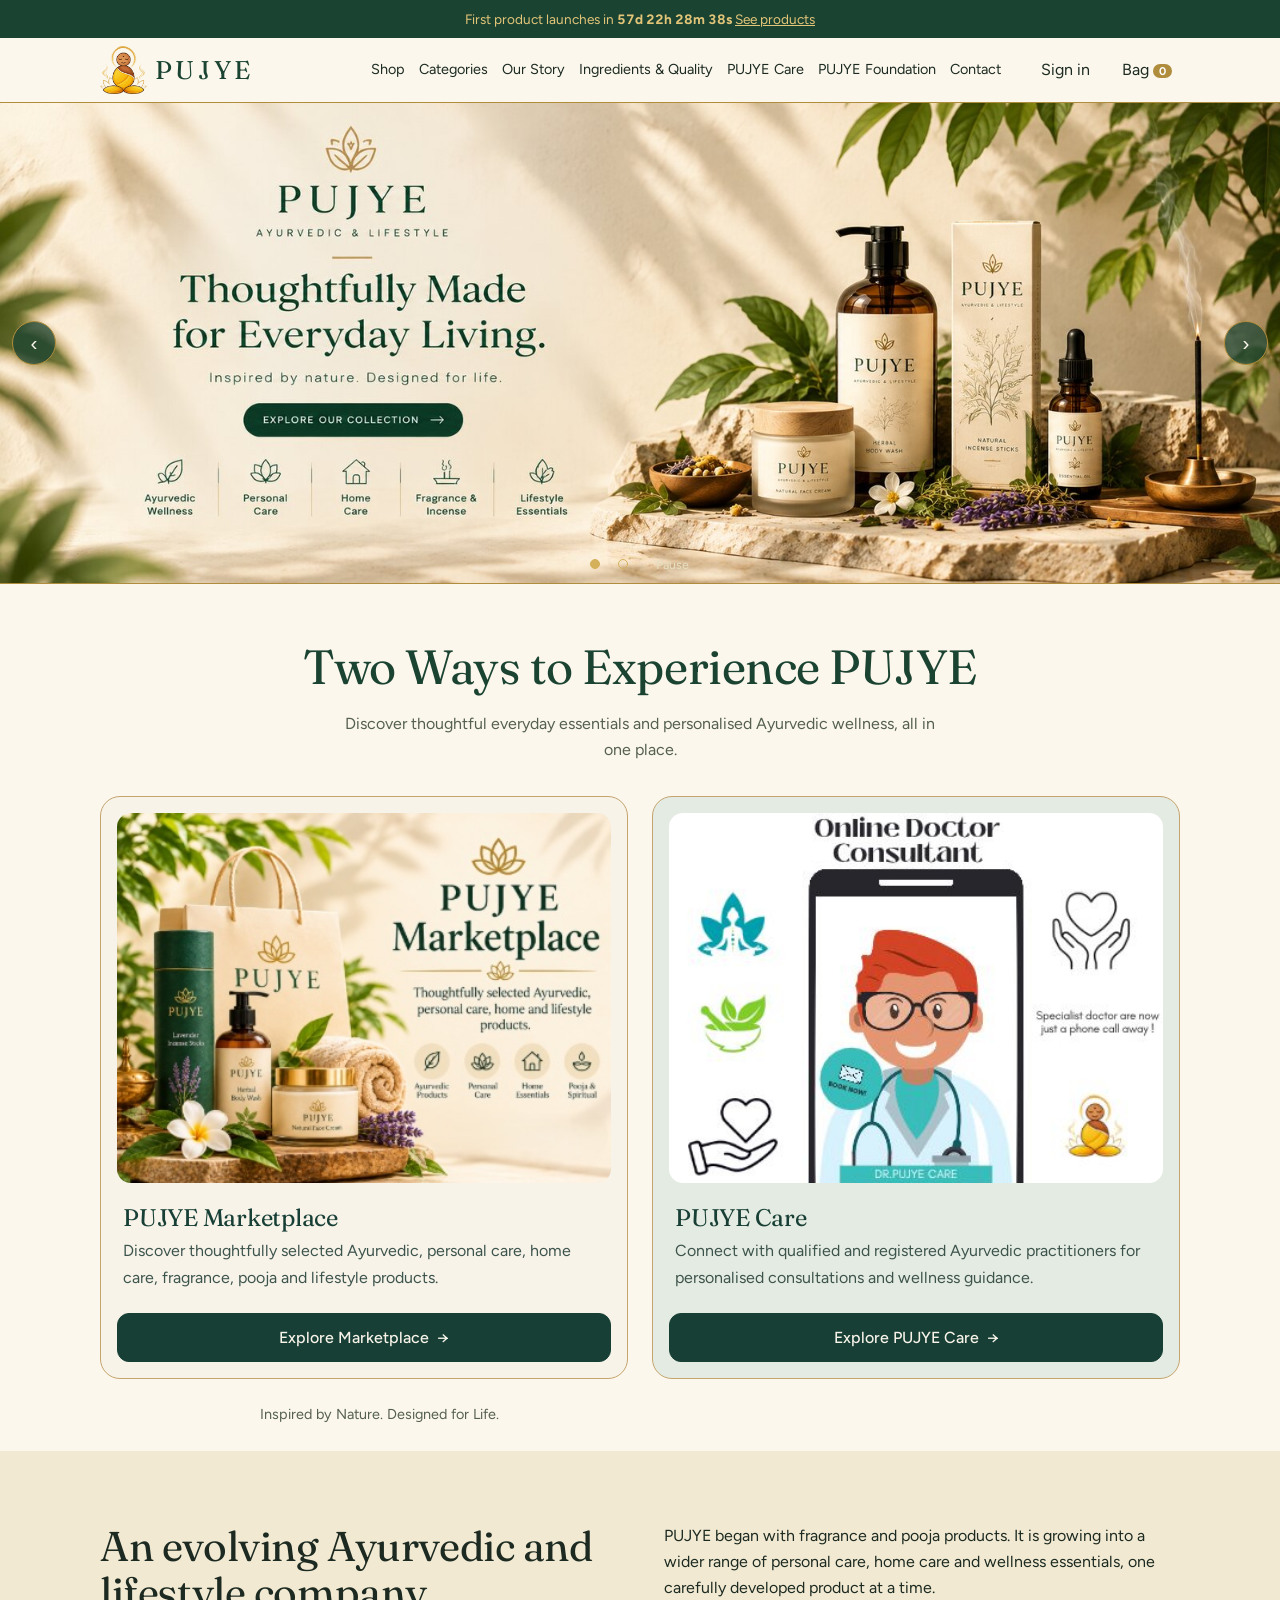
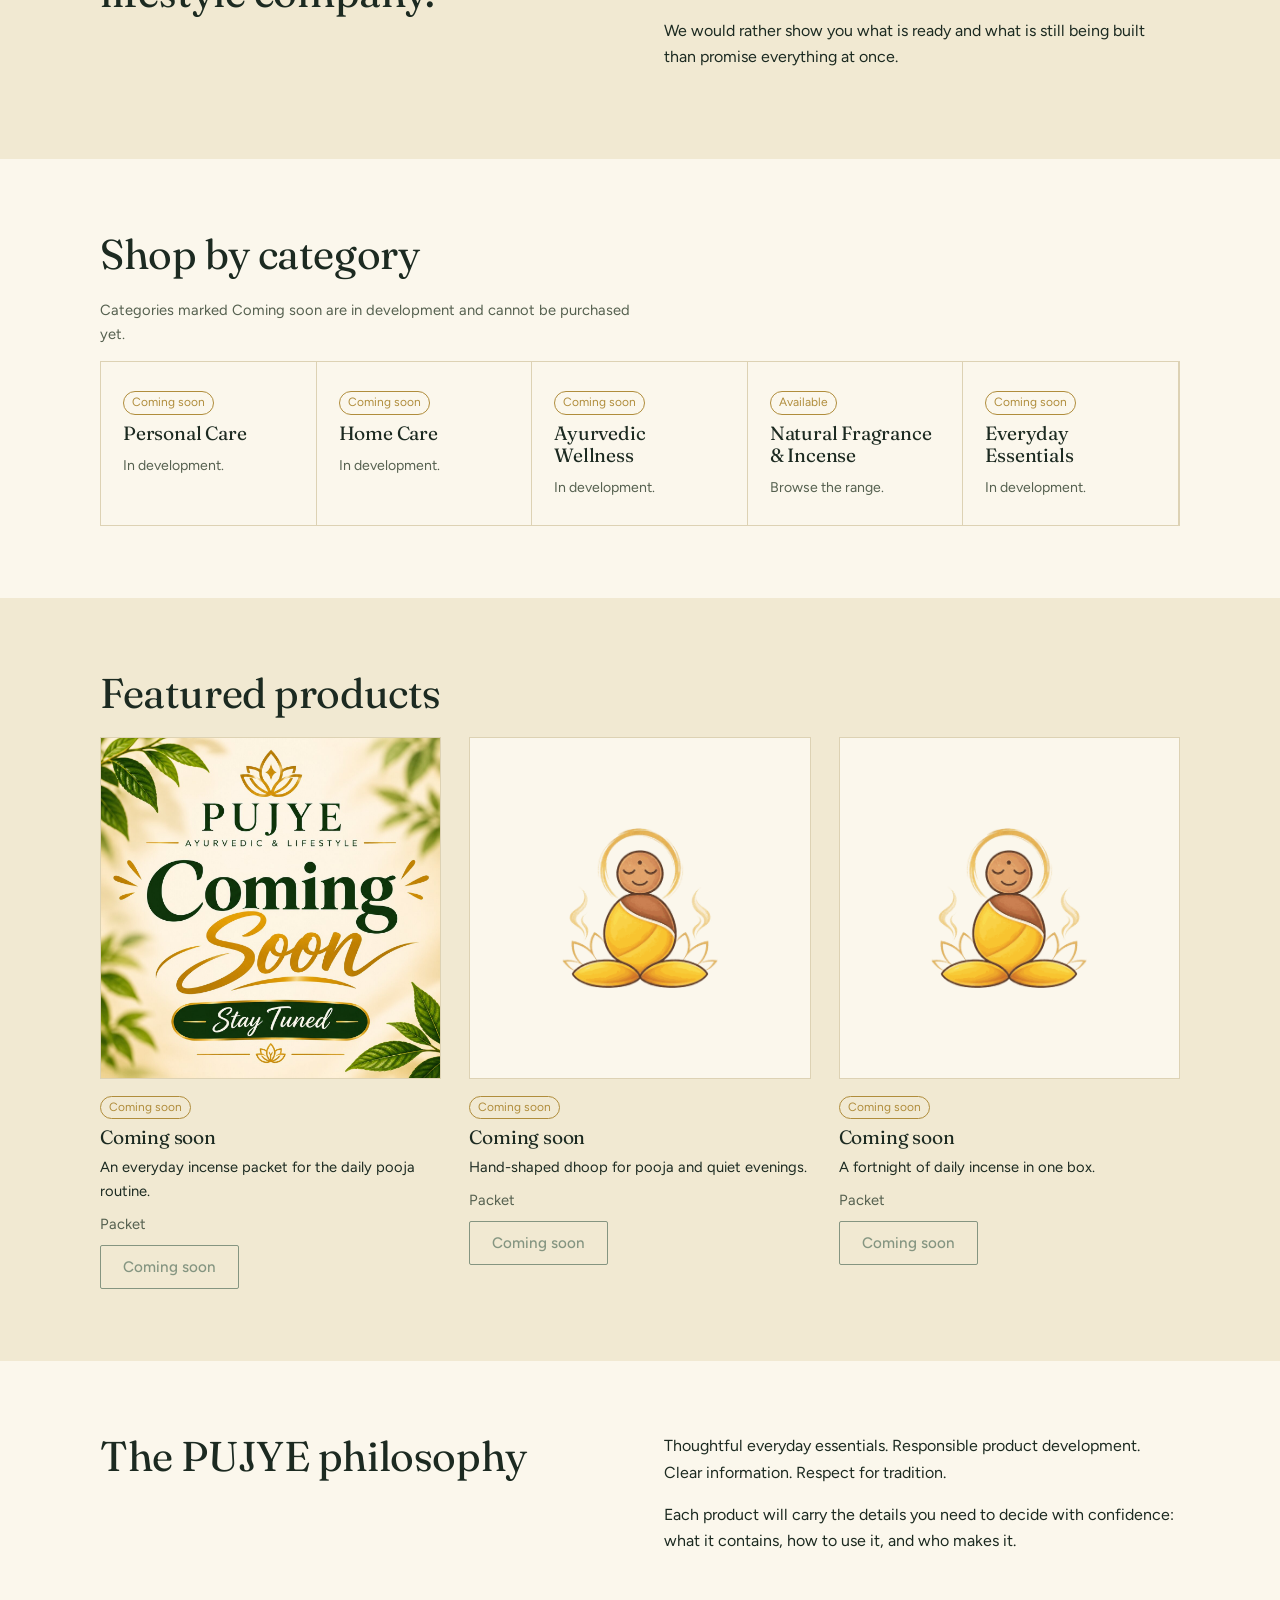
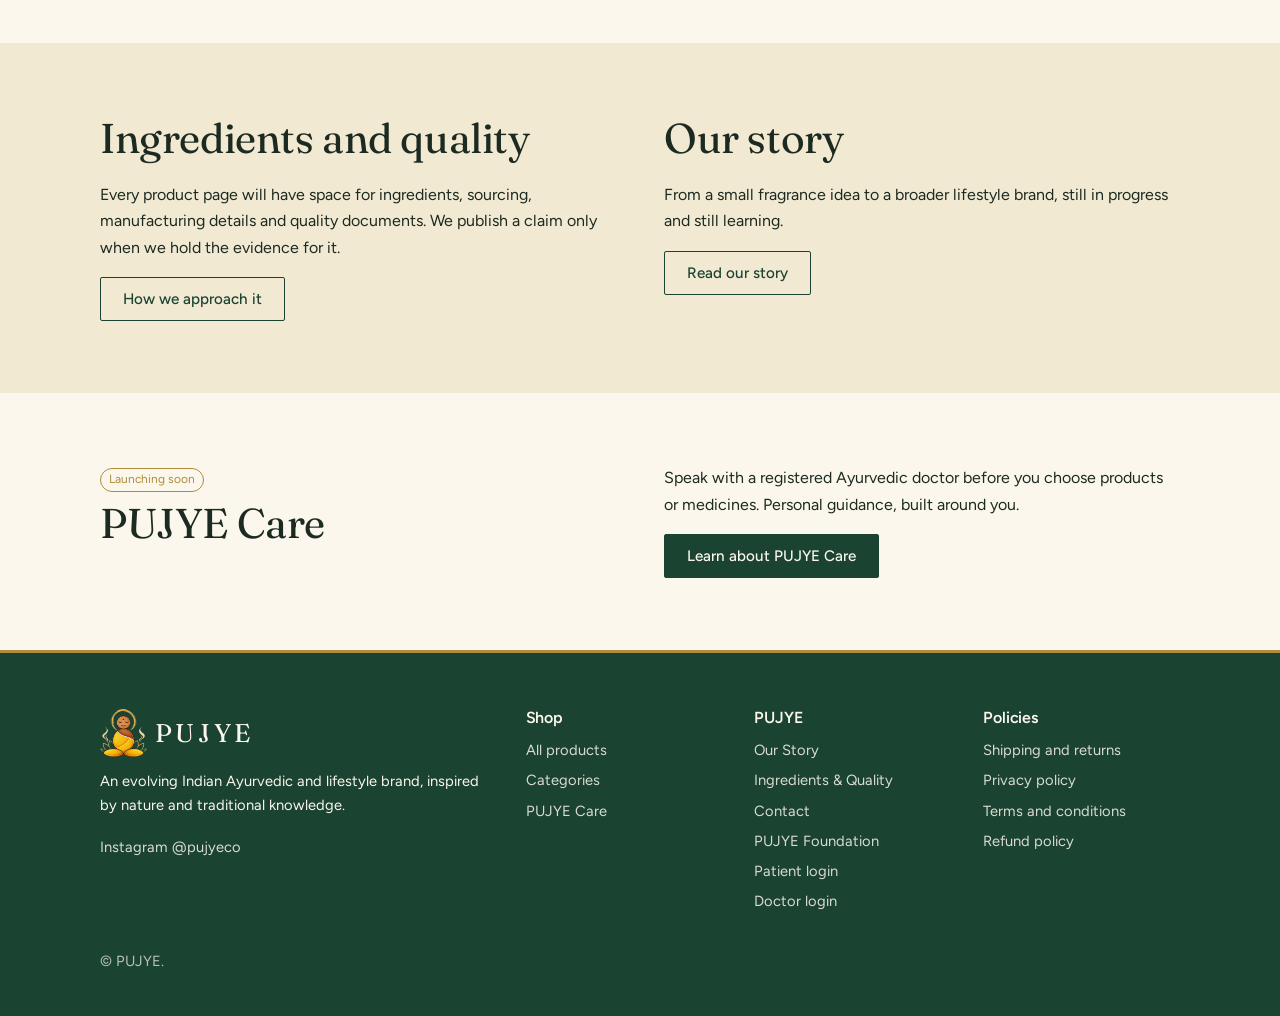
==== commit 3bb41bb6: "Foundation background" ====
--- a/index.html
+++ b/index.html
@@ -100,6 +100,7 @@
 .chero{display:grid;grid-template-columns:1.1fr .9fr;gap:40px;align-items:center}.cmedia{border-radius:14px;overflow:hidden;border:1px solid #C5A46D;background:#173F35}.cmedia video,.cmedia iframe,.cmedia img{display:block}@media(max-width:820px){.chero{grid-template-columns:1fr;gap:24px}}
 .fhero{background:#173F35;color:#F7F3E9;border-bottom:1px solid #C5A46D;padding:64px 0 56px}.fhero h1{color:#F7F3E9;margin-bottom:.25em}.fhero .badge{border-color:#C5A46D;color:#E6D2A8}
 .fhero .ftag{font-family:var(--sf);font-size:clamp(1.2rem,3vw,1.7rem);color:#D9BE86;margin:0 0 28px;max-width:none}.fhero .fi p{color:#EDE7D6;max-width:62ch}.fhero .fi p:last-child{margin-bottom:0}
+.fhero.fl,.fhero.fl h1,.fhero.fl .fi p{color:#173F35}.fhero.fl .ftag,.fhero.fl .badge{color:#7A5C1F}.fhero.fl .badge{border-color:#7A5C1F}
 .fnote{border-left:3px solid #C5A46D;background:var(--s);padding:12px 16px;margin:20px 0;max-width:62ch}
 .crumb{font-size:.85rem;color:var(--mut);margin:24px 0}.crumb a{color:inherit}
 </style></head><body>
@@ -182,7 +183,7 @@
 foundation:()=>{const F=window.FOUNDATION||{},R=Array.isArray(F.reports)?F.reports:[],on=/^https:\/\//.test(F.supportUrl||""),
 go=t=>SITE.whatsapp?"https://wa.me/"+SITE.whatsapp+"?text="+encodeURIComponent(t):SITE.email?"mailto:"+SITE.email+"?subject="+encodeURIComponent(t):"https://www.instagram.com/pujyeco/",
 box=a=>a.map(x=>`<div class="cat"><h3>${x[0]}</h3><p>${x[1]}</p></div>`).join("");
-return`<section class="fhero"><div class="w"><span class="badge">${esc(F.status||"In development")}</span><h1>PUJYE Foundation</h1><p class="ftag">Small Contributions. Meaningful Changes.</p><div class="fi"><p>At PUJYE, we believe that growth becomes more meaningful when it creates a positive impact on others.</p><p>PUJYE Foundation is our social-impact initiative, created with the vision of bringing people together to support individuals and families in need.</p><p>Through voluntary contributions from PUJYE and our customers, we aim to support meaningful initiatives such as food assistance, educational support, essential supplies and community welfare.</p></div></div></section>
+return`<section class="fhero${F.light?" fl":""}"${fhs(F)}><div class="w"><span class="badge">${esc(F.status||"In development")}</span><h1>PUJYE Foundation</h1><p class="ftag">Small Contributions. Meaningful Changes.</p><div class="fi"><p>At PUJYE, we believe that growth becomes more meaningful when it creates a positive impact on others.</p><p>PUJYE Foundation is our social-impact initiative, created with the vision of bringing people together to support individuals and families in need.</p><p>Through voluntary contributions from PUJYE and our customers, we aim to support meaningful initiatives such as food assistance, educational support, essential supplies and community welfare.</p></div></div></section>
 <section class="sec"><div class="w two"><h2>Our Purpose</h2><div><p>A business is more than what it sells. As PUJYE grows, we want a part of that growth to reach people who need support.</p><p>We also want to make it simple for our customers to take part, if they wish to. Every contribution, large or small, is meant to add up to something meaningful.</p><p class="m">PUJYE Foundation is still being shaped. We will share details as they become final.</p></div></div></section>
 <section class="sec alt"><div class="w"><h2>Areas of Support</h2><p class="m">These are the areas we aim to support. We will announce specific projects only when they are real.</p><div class="cats">${box([["Food assistance","Helping families who struggle to put meals on the table."],["Educational support","Supporting the learning of children and students."],["Essential supplies","Everyday necessities for people and families in need."],["Community welfare","Initiatives that make life better for the wider community."]])}</div></div></section>
 <section class="sec"><div class="w"><h2>How It Works</h2><p class="m">This is how we plan for it to work. It is not open yet.</p><div class="cats">${box([["PUJYE’s own contribution","PUJYE intends to set aside a contribution of its own towards the Foundation."],["Optional customer contributions","Customers will be able to choose to contribute. It will always be optional, and nothing will be added to an order unless you choose it."],["Records and reports","Contributions and how they were used will be recorded and shared in the Transparency section below."]])}</div></div></section>
@@ -204,6 +205,8 @@
 else if(V.src){m=`<video src="${esc(V.src)}"${V.poster?` poster="${esc(V.poster)}"`:""} controls playsinline preload="metadata"${ap?" autoplay muted loop":""} aria-label="${ttl}" style="width:100%;height:100%;object-fit:cover">${V.captions?`<track kind="captions" src="${esc(V.captions)}" srclang="en" label="English" default>`:""}</video>`}
 else m='<img src="assets/Home/care.jpg" alt="An Ayurvedic practitioner in consultation with a patient" onerror="pnerr(this)" style="width:100%;height:100%;object-fit:cover">';
 return`<div class="cmedia" style="aspect-ratio:${ra}">${m}</div>`}
+function fhs(F){const p=typeof F.bg==="string"&&/^(assets\/|https:\/\/)/.test(F.bg)?encodeURI(F.bg).replace(/'/g,"%27"):"",c=typeof F.bgColor==="string"&&/^#[0-9a-fA-F]{6}$/.test(F.bgColor)?F.bgColor:"",o=typeof F.overlay==="number"&&F.overlay>=0&&F.overlay<=1?F.overlay:.78,lt=F.light?"255,255,255":"23,63,53";
+if(p)return' style="background:linear-gradient(rgba('+lt+','+o+'),rgba('+lt+','+o+')),url(\''+p+'\') center/cover no-repeat '+(c||(F.light?"#F7F3E9":"#173F35"))+'"';return c?' style="background:'+c+'"':""}
 function pnerr(i){const p=i.parentNode;i.remove();p.insertAdjacentHTML("afterbegin",'<img src="'+LOGO+'" alt="" style="width:30%;height:auto;opacity:.85">')}
 function dual(){const H=window.HOME_PANELS||{},m=H.market||{},c=H.care||{},nodoc=!(Array.isArray(window.DOCTORS)&&window.DOCTORS.length);
 const pn=(cls,o,def,alt,t,d,href,btn,badge)=>`<article class="pn ${cls}"><div class="pi"><img src="${o.img||def}" alt="${o.alt||alt}" loading="lazy" onerror="pnerr(this)">${badge?`<span class="pb">${badge}</span>`:""}</div><h2>${t}</h2><p>${d}</p><a class="go" href="${href}">${btn} <span aria-hidden="true">→</span></a></article>`;
